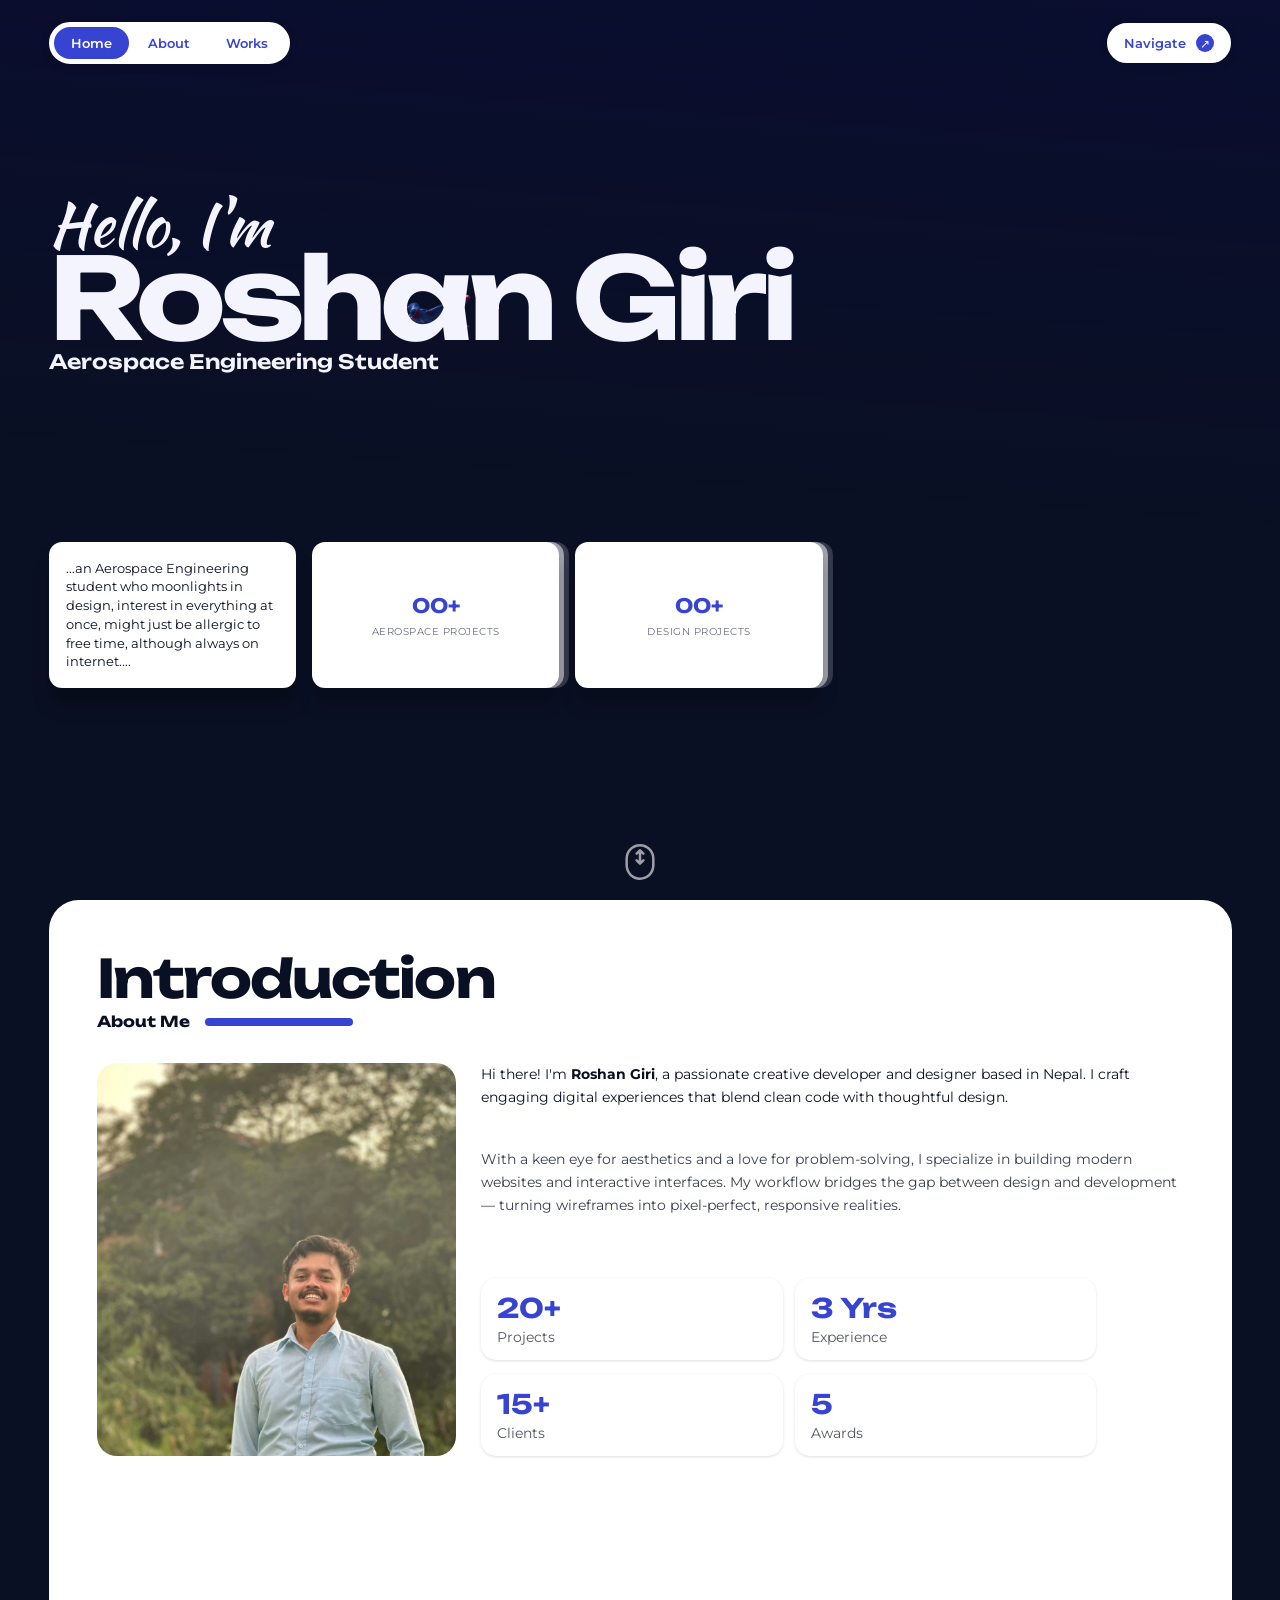
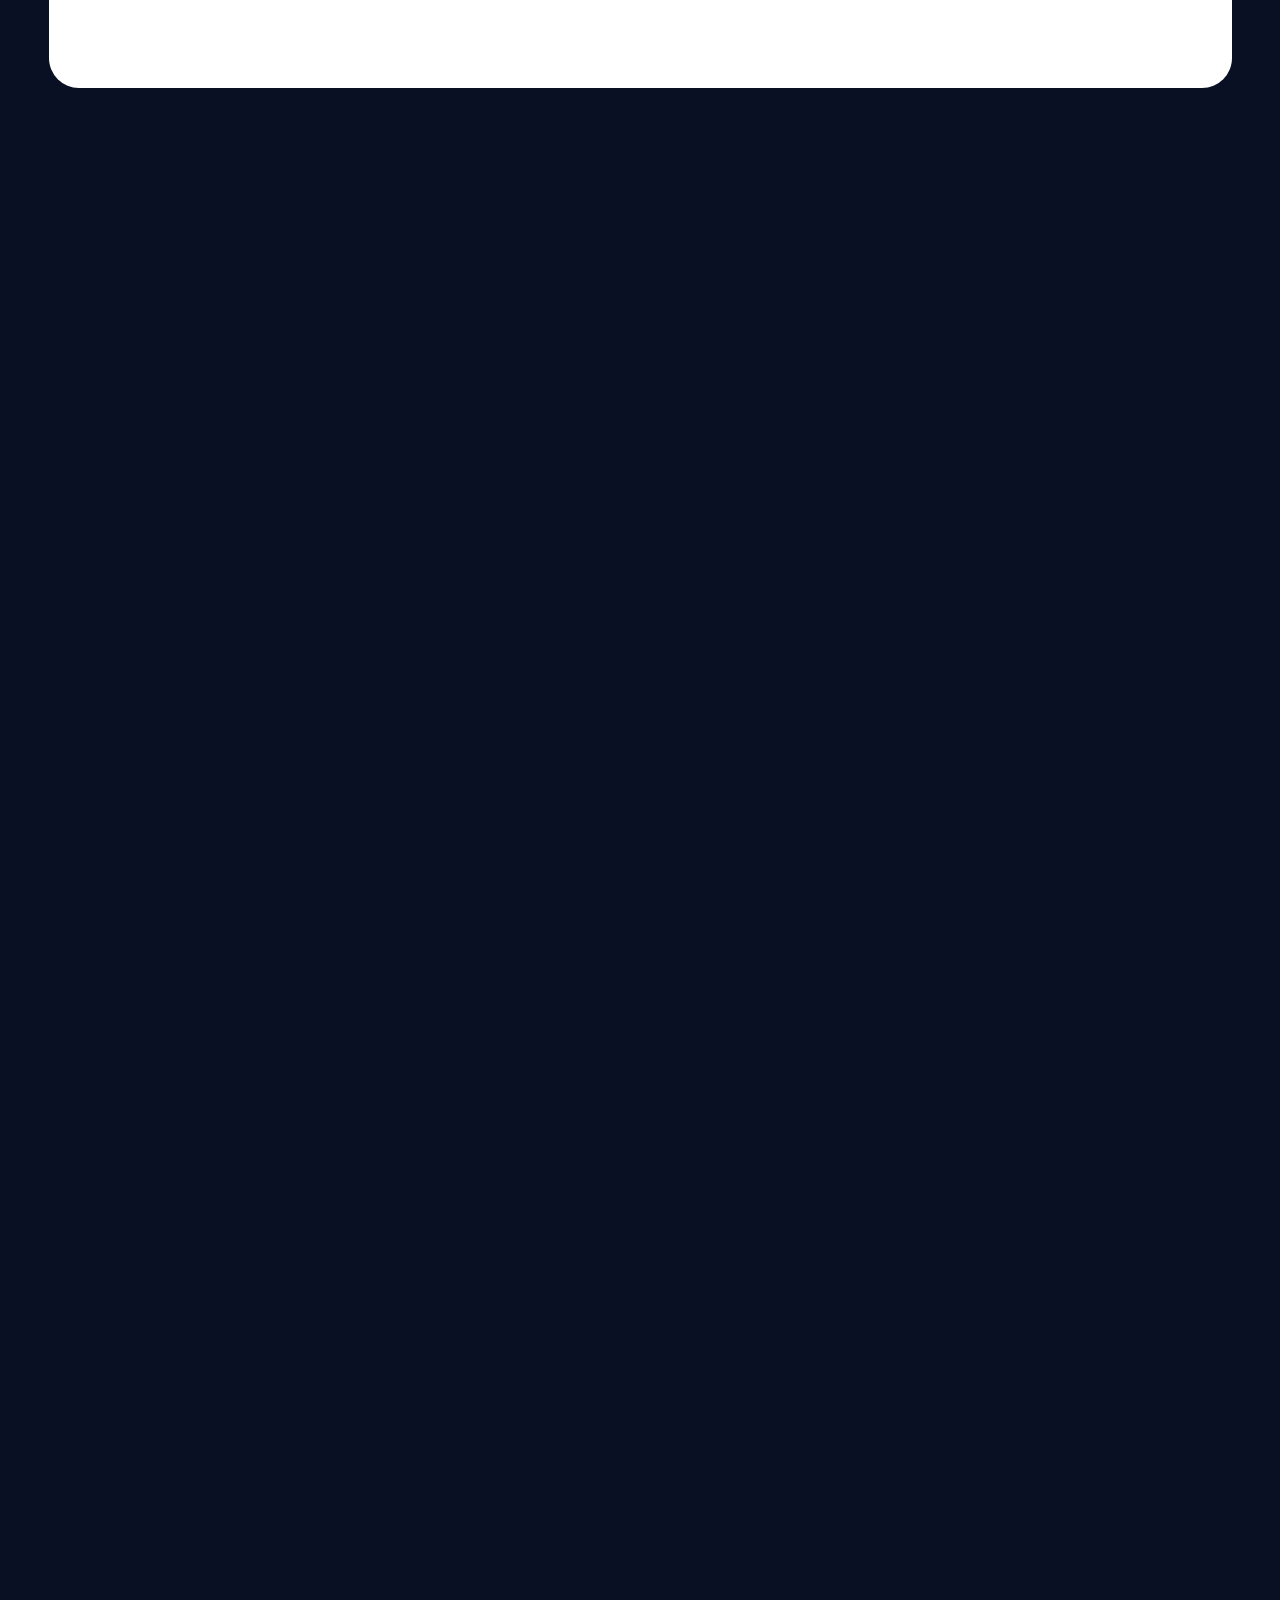
==== index.html @ dd025852 "First Version" ====
<!doctype html>
<html lang="en">
  <head>
    <meta charset="UTF-8" />
    <meta name="viewport" content="width=device-width, initial-scale=1.0" />
    <meta
      name="description"
      content="Roshan Giri is an aerospace engineering student, designer, and creative developer based in Nepal."
    />
    <meta name="theme-color" content="#0a1024" />
    <title>Roshan Giri | Portfolio</title>
    <link rel="preload" as="image" href="assets/background.png" />
    <link rel="preload" as="image" href="assets/ForeGround.png" />
    <link rel="stylesheet" href="styles.css" />
    <script src="script.js" defer></script>
  </head>
  <body class="intro-pending">
    <div class="site-intro" aria-hidden="true">
      <video
        class="site-intro__video"
        src="assets/site-intro.mp4"
        muted
        playsinline
        preload="auto"
      ></video>
    </div>
    <header class="site-header">
      <nav class="main-nav" aria-label="Main navigation">
        <a class="main-nav__link is-active" href="#home">Home</a>
        <a class="main-nav__link" href="#about">About</a>
        <a class="main-nav__link" href="#projects">Works</a>
      </nav>
      <a class="navigate-link" href="#contact">
        Navigate <span aria-hidden="true">↗</span>
      </a>
    </header>

    <main>
      <div class="hero-stage" id="home">
        <section class="hero" aria-labelledby="hero-title">
          <div class="hero__scene" aria-hidden="true">
            <img class="hero__sky" src="assets/background.png" alt="" />
            <div class="hero__aircraft-wrap">
              <img class="hero__aircraft" src="assets/hero-aircraft.png" alt="" />
            </div>
          </div>
          <div class="hero__clouds" aria-hidden="true">
            <img
              class="hero__cloud hero__cloud--top"
              src="assets/cloud_top_transparent.png"
              alt=""
            />
            <img
              class="hero__cloud hero__cloud--mountain-one"
              src="assets/cloud_transparent1.png"
              alt=""
            />
            <img
              class="hero__cloud hero__cloud--mountain-two"
              src="assets/cloud_transparent2.png"
              alt=""
            />
          </div>
          <img
            class="hero__landscape"
            src="assets/ForeGround.png"
            alt=""
            aria-hidden="true"
          />
          <div class="hero__shade" aria-hidden="true"></div>
          <div class="hero__stars" aria-hidden="true">
            <i></i><i></i><i></i><i></i>
          </div>
          <div class="hero__copy">
            <p class="hero__hello">Hello, I&apos;m</p>
            <h1 id="hero-title">Roshan Giri</h1>
            <p class="hero__role">Aerospace Engineering Student</p>
          </div>
          <div class="hero__cards">
            <article class="hero__about-card">
              <p>
                ...an Aerospace Engineering student who moonlights in design,
                interest in everything at once, might just be allergic to free
                time, although always on internet....
              </p>
            </article>
            <article class="hero__stat-stack">
              <div class="hero__stat-card">
                <strong>00+</strong>
                <span>Aerospace Projects</span>
              </div>
            </article>
            <article class="hero__stat-stack">
              <div class="hero__stat-card">
                <strong>00+</strong>
                <span>Design Projects</span>
              </div>
            </article>
          </div>
          <div class="hero__fireflies" aria-hidden="true"></div>
          <a
            class="hero__scroll-cue"
            href="#about"
            aria-label="Scroll to introduction"
          >
            <img src="assets/scroll-icon.svg" alt="" />
          </a>
        </section>
        <div class="hero-stage__spacer" aria-hidden="true"></div>
      </div>

      <section class="about-section" id="about" aria-labelledby="about-title">
        <div class="about-section__content">
          <header class="section-heading">
            <h2 id="about-title">Introduction</h2>
            <div class="section-heading__subline">
              <h3>About Me</h3>
              <span aria-hidden="true"></span>
            </div>
          </header>
          <div class="about-section__body">
            <div class="about-section__portrait">
              <img src="assets/portrait.png" alt="Roshan Giri" />
            </div>
            <div class="about-section__details">
              <p>
                Hi there! I&apos;m <strong>Roshan Giri</strong>, a passionate
                creative developer and designer based in Nepal. I craft
                engaging digital experiences that blend clean code with
                thoughtful design.
              </p>
              <p class="about-section__description">
                With a keen eye for aesthetics and a love for problem-solving,
                I specialize in building modern websites and interactive
                interfaces. My workflow bridges the gap between design and
                development — turning wireframes into pixel-perfect,
                responsive realities.
              </p>
              <dl class="about-section__stats">
                <div>
                  <dt>Projects</dt>
                  <dd>20+</dd>
                </div>
                <div>
                  <dt>Experience</dt>
                  <dd>3 Yrs</dd>
                </div>
                <div>
                  <dt>Clients</dt>
                  <dd>15+</dd>
                </div>
                <div>
                  <dt>Awards</dt>
                  <dd>5</dd>
                </div>
              </dl>
            </div>
          </div>
        </div>
      </section>

      <section
        class="projects-section"
        id="projects"
        aria-labelledby="projects-title"
      >
        <div class="projects-section__content">
          <header class="section-heading">
            <h2 id="projects-title">Project &amp; Works</h2>
            <div class="projects-section__subline">
              <h3>Selected explorations</h3>
              <div class="project-progress" aria-label="Choose a project">
                <button
                  class="is-active"
                  type="button"
                  aria-label="Show project 1"
                  aria-current="true"
                ></button>
                <button type="button" aria-label="Show project 2"></button>
                <button type="button" aria-label="Show project 3"></button>
              </div>
            </div>
            <p class="projects-section__intro">
              Aerospace thinking, digital craft, and the ideas in between.
            </p>
          </header>
          <div class="project-carousel" aria-label="Portfolio projects">
            <article class="project-card project-card--flight" id="project-1">
              <div
                class="project-card__art project-card__art--flight"
                aria-hidden="true"
              >
                <span class="project-card__index">01 / AEROSPACE</span>
                <div class="flight-art__orbit">
                  <span>FLIGHT / FORM</span>
                  <img src="assets/hero-aircraft.png" alt="" />
                  <i></i>
                </div>
                <span class="project-card__art-note">DESIGNING FOR THE SKY</span>
              </div>
              <div class="project-card__details">
                <div>
                  <h3>Flight in Form</h3>
                  <p>Aerospace concepts &amp; exploration</p>
                </div>
                <a href="#project-1" aria-label="Explore Flight in Form">
                  <img src="assets/project-arrow.svg" alt="" />
                </a>
              </div>
            </article>
            <article class="project-card project-card--interface" id="project-2">
              <div
                class="project-card__art project-card__art--interface"
                aria-hidden="true"
              >
                <span class="project-card__index">02 / DIGITAL</span>
                <div class="interface-art__window">
                  <div class="interface-art__topbar">
                    <i></i><i></i><i></i><span>STUDIO / 01</span>
                  </div>
                  <div class="interface-art__body">
                    <div class="interface-art__sidebar">
                      <i></i><i></i><i></i><i></i>
                    </div>
                    <div class="interface-art__canvas">
                      <span>
                        GOOD DESIGN<br />
                        FEELS SIMPLE.
                      </span>
                      <div><i></i><i></i><i></i></div>
                      <b></b>
                    </div>
                  </div>
                </div>
                <span class="project-card__art-note">THOUGHTFUL BY DESIGN</span>
              </div>
              <div class="project-card__details">
                <div>
                  <h3>Interface Studies</h3>
                  <p>Digital experiences &amp; interaction</p>
                </div>
                <a href="#project-2" aria-label="Explore Interface Studies">
                  <img src="assets/project-arrow.svg" alt="" />
                </a>
              </div>
            </article>
            <article class="project-card project-card--visual" id="project-3">
              <div
                class="project-card__art project-card__art--visual"
                aria-hidden="true"
              >
                <span class="project-card__index">03 / VISUAL</span>
                <div class="visual-art__type">
                  <span>MAKE</span>
                  <strong>IDEAS<br />VISIBLE</strong>
                  <i></i>
                </div>
                <span class="project-card__art-note">TYPE / COLOR / FORM</span>
              </div>
              <div class="project-card__details">
                <div>
                  <h3>Visual Language</h3>
                  <p>Typography, color &amp; composition</p>
                </div>
                <a href="#project-3" aria-label="Explore Visual Language">
                  <img src="assets/project-arrow.svg" alt="" />
                </a>
              </div>
            </article>
          </div>
        </div>
      </section>
      <footer class="footer" id="contact" role="contentinfo">
        <div class="footer__landscape" aria-hidden="true">
          <img class="footer__sky" src="assets/footer-sky.png" alt="" />
          <img class="footer__hills" src="assets/footer-hills.png" alt="" />
          <img
            class="footer__foreground"
            src="assets/footer_foreground.png"
            alt=""
          />
          <div class="footer__message">
            <span>Thank You for</span>
            <strong>Visiting</strong>
          </div>
        </div>
        <section class="contact" aria-labelledby="contact-title">
          <h2 id="contact-title">Contact Me</h2>
          <p>
            Leave a short message for,<br />
            let it be a joke rather......
          </p>
          <form class="message-form">
            <label class="visually-hidden" for="message">Your message</label>
            <input
              id="message"
              name="message"
              type="text"
              placeholder="Enter Your Message"
              required
            />
            <button type="submit">Send</button>
          </form>
          <p class="form-status" aria-live="polite"></p>
        </section>
        <div class="footer-links">
          <nav aria-label="Footer navigation">
            <div>
              <a href="#about">About Me</a>
              <a href="#contact">Contact Me</a>
              <a href="#projects">View Projects</a>
            </div>
            <div>
              <a href="#certificates">View Certificates</a>
              <a href="#background">Technical Background</a>
              <a href="#documentation">Documentation</a>
            </div>
          </nav>
          <div class="social-links" aria-label="Social media">
            <a
              href="https://www.facebook.com/me.is.roshan"
              target="_blank"
              rel="noreferrer"
              aria-label="Facebook"
            >
              <img src="assets/facebook.svg" alt="" />
            </a>
            <a
              href="https://www.instagram.com/me.is.roshan"
              target="_blank"
              rel="noreferrer"
              aria-label="Instagram"
            >
              <img src="assets/instagram.svg" alt="" />
            </a>
            <a
              href="https://dribbble.com/roshan_design"
              target="_blank"
              rel="noreferrer"
              aria-label="Dribbble"
            >
              <img src="assets/dribbble.svg" alt="" />
            </a>
            <a
              href="https://www.linkedin.com/in/me-roshangiri"
              target="_blank"
              rel="noreferrer"
              aria-label="LinkedIn"
            >
              <img src="assets/linkedin.svg" alt="" />
            </a>
          </div>
        </div>
      </footer>
    </main>
  </body>
</html>
---- styles.css ----
@font-face {
  font-family: "Montserrat";
  src: url("assets/fonts/montserrat-variable.woff2") format("woff2");
  font-style: normal;
  font-weight: 400 700;
  font-display: swap;
}

@font-face {
  font-family: "Unbounded";
  src: url("assets/fonts/unbounded-variable.woff2") format("woff2");
  font-style: normal;
  font-weight: 600 700;
  font-display: swap;
}

@font-face {
  font-family: "Kaushan Script";
  src: url("assets/fonts/kaushan-script.woff2") format("woff2");
  font-style: normal;
  font-weight: 400;
  font-display: swap;
}

:root {
  color: #0a1024;
  background: #0a1024;
  font-family: "Montserrat", Arial, sans-serif;
  font-synthesis: none;
  text-rendering: optimizeLegibility;
  scroll-behavior: smooth;
  scroll-padding-top: 0;
}

* {
  box-sizing: border-box;
}

html,
body {
  min-width: 320px;
  min-height: 100%;
  margin: 0;
  scrollbar-width: none;
  -ms-overflow-style: none;
}

html::-webkit-scrollbar,
body::-webkit-scrollbar {
  display: none;
}

body {
  overflow-x: hidden;
}

body.intro-pending {
  overflow: hidden;
}

.site-intro {
  position: fixed;
  z-index: 100;
  inset: 0;
  overflow: hidden;
  background: transparent;
  pointer-events: none;
}

.site-intro__video {
  width: 100%;
  height: 100%;
  object-fit: cover;
  opacity: 1;
}

body.intro-pending .hero__aircraft-wrap,
body.intro-pending .hero__shade,
body.intro-pending .hero__stars,
body.intro-pending .hero__copy > *,
body.intro-pending .hero__cards > *,
body.intro-pending .hero__fireflies,
body.intro-pending .hero__scroll-cue {
  animation: none !important;
  opacity: 0;
}

body.intro-complete .hero__shade {
  animation: hero-fade-in 800ms ease-out 150ms both;
}

body.intro-complete .hero__stars {
  animation: hero-rise-in 900ms cubic-bezier(0.22, 1, 0.36, 1) 220ms both;
}

body.intro-complete .hero__fireflies {
  animation: hero-fade-in 900ms ease-out 650ms both;
}

main {
  --panel-top-offset: clamp(72px, 10.5vh, 88px);
  --panel-bottom-gap: clamp(16px, 2.85vh, 24px);
  --section-side-inset: clamp(14px, 3.8vw, 72px);
  --section-content-inset: clamp(20px, 3.75vw, 72px);
  --project-card-gap: clamp(18px, 3vw, 48px);
  --card-section-gap: clamp(0px, 1.2vh, 12px);
  display: flow-root;
  position: relative;
  z-index: 0;
  isolation: isolate;
}

main::after {
  content: "";
  display: block;
  height: calc(100svh + var(--panel-top-offset));
}

img {
  display: block;
}

a,
button {
  -webkit-tap-highlight-color: transparent;
}

a:focus-visible,
button:focus-visible,
input:focus-visible {
  outline: 3px solid #7180ff;
  outline-offset: 3px;
}

.site-header {
  position: fixed;
  z-index: 20;
  top: 22px;
  right: 3.85%;
  left: 3.85%;
  display: flex;
  align-items: center;
  justify-content: space-between;
  pointer-events: none;
}

.main-nav,
.navigate-link {
  display: flex;
  align-items: center;
  border: 3px solid #fff;
  border-radius: 999px;
  background: #fff;
  box-shadow: 0 2px 10px rgb(0 0 0 / 12%);
  pointer-events: auto;
}

.main-nav {
  gap: 2px;
  padding: 2px;
}

.main-nav__link,
.navigate-link {
  color: #3744d2;
  font-size: 13px;
  font-weight: 600;
  text-decoration: none;
}

.main-nav__link {
  padding: 8px 17px;
  border-radius: 999px;
}

.main-nav__link:hover,
.main-nav__link.is-active {
  color: #fff;
  background: #3744d2;
}

.navigate-link {
  gap: 10px;
  padding: 8px 14px;
}

.navigate-link span {
  display: grid;
  width: 18px;
  height: 18px;
  place-items: center;
  border-radius: 50%;
  color: #fff;
  background: #3744d2;
  font-size: 12px;
}

.hero-stage {
  position: relative;
  height: 100vh;
  height: 100svh;
}

.hero-stage__spacer {
  height: 100%;
}

.hero {
  --parallax-x: 0;
  --parallax-y: 0;
  position: fixed;
  z-index: -1;
  inset: 0;
  height: 100vh;
  height: 100svh;
  overflow: hidden;
  isolation: isolate;
  color: #f4f4ff;
  background: #0a1024;
  transition:
    filter 450ms ease,
    transform 450ms ease;
}

body.has-scrolled .hero {
  filter: blur(clamp(4px, 0.55vw, 8px));
  transform: scale(1.02);
}

.hero__scene,
.hero__scene img,
.hero__shade,
.hero__stars,
.hero__fireflies {
  position: absolute;
  inset: 0;
}

.hero__scene {
  z-index: -3;
  overflow: hidden;
}

.hero__clouds {
  position: absolute;
  z-index: -1;
  inset: 0;
  overflow: hidden;
  pointer-events: none;
}

.hero__cloud {
  position: absolute;
  left: 0;
  width: var(--cloud-width);
  height: auto;
  opacity: 0;
  pointer-events: none;
  user-select: none;
  will-change: transform, opacity;
}

.hero__cloud.is-animating {
  animation: cloud-drift var(--cloud-duration) linear both;
}

.hero__cloud--top {
  --cloud-width: clamp(100px, 13vw, 230px);
  top: 5%;
}

.hero__cloud--mountain-one {
  --cloud-width: clamp(145px, 20vw, 350px);
  top: 42%;
}

.hero__cloud--mountain-two {
  --cloud-width: clamp(120px, 17vw, 300px);
  top: 49%;
}

@keyframes cloud-drift {
  0% {
    opacity: 0;
    transform: translate3d(-100%, 0, 0);
  }
  8% {
    opacity: 0.8;
  }
  24% {
    opacity: 0.8;
    transform: translate3d(0, 0, 0);
  }
  46% {
    opacity: 0;
    transform: translate3d(25vw, 0, 0);
  }
}

.hero__scene .hero__sky {
  object-position: center;
}

.hero__aircraft-wrap {
  position: absolute;
  z-index: 1;
  top: 31.7%;
  left: 29.68%;
  width: 8.18%;
  height: 7.05%;
  animation: hero-rise-in 900ms cubic-bezier(0.22, 1, 0.36, 1) 320ms both;
}

.hero__scene img {
  width: 100%;
  height: 100%;
  max-width: none;
  object-fit: cover;
  pointer-events: none;
  user-select: none;
  will-change: transform;
  transition: transform 180ms ease-out;
}

.hero__sky {
  transform: scale(1.04)
    translate(calc(var(--parallax-x) * -10px), calc(var(--parallax-y) * -8px));
}

.hero__landscape {
  position: absolute;
  z-index: 3;
  inset: 0;
  width: 100%;
  height: 100%;
  object-fit: cover;
  object-position: center bottom;
  pointer-events: none;
  user-select: none;
  will-change: transform;
  transition: transform 180ms ease-out;
  transform: scale(1.08)
    translate(
      calc(var(--parallax-x) * 17px),
      calc(2vh + var(--parallax-y) * 12px)
    );
}

.hero__scene .hero__aircraft {
  width: 100%;
  height: 100%;
  object-fit: contain;
  transform: translate(
    calc(var(--parallax-x) * 32px),
    calc(var(--parallax-y) * 23px)
  );
}

.hero__shade {
  z-index: -2;
  height: 58%;
  background: linear-gradient(
    184deg,
    rgb(11 10 69 / 42%) -15%,
    rgb(47 46 91 / 0%) 86%
  );
  pointer-events: none;
}

.hero__stars {
  z-index: 1;
  height: 48%;
  overflow: hidden;
  pointer-events: none;
}

.hero__stars i {
  position: absolute;
  display: block;
  top: var(--star-top);
  left: var(--star-left);
  width: clamp(72px, 8vw, 150px);
  height: 1px;
  border-radius: 999px;
  background: linear-gradient(90deg, transparent, #bedaff47, #f4f9ff);
  box-shadow: 2px 0 4px #bfdeffe6;
  opacity: 0;
  transform: rotate(34deg);
  transform-origin: right center;
  animation: meteor-shower var(--star-duration) linear var(--star-delay)
    infinite;
}

.hero__stars i::after {
  position: absolute;
  top: 50%;
  right: -2px;
  width: 3px;
  height: 3px;
  content: "";
  border-radius: 50%;
  background: #fff;
  box-shadow: 0 0 5px 2px #c7e1ffe6, 0 0 11px 3px #77b0ff8c;
  transform: translateY(-50%);
}

.hero__stars i:nth-child(1) {
  --star-top: 18%;
  --star-left: 12%;
  --star-duration: 9s;
  --star-delay: -3s;
}

.hero__stars i:nth-child(2) {
  --star-top: 43%;
  --star-left: 57%;
  --star-duration: 12s;
  --star-delay: -8s;
}

.hero__stars i:nth-child(3) {
  --star-top: 66%;
  --star-left: 79%;
  --star-duration: 10s;
  --star-delay: -5s;
}

.hero__stars i:nth-child(4) {
  --star-top: 8%;
  --star-left: 39%;
  --star-duration: 14s;
  --star-delay: -12s;
}

@keyframes meteor-shower {
  0%,
  64% {
    opacity: 0;
    transform: translate3d(0, 0, 0) rotate(34deg);
  }
  67% {
    opacity: 0.9;
  }
  70% {
    opacity: 0.75;
    transform: translate3d(8vw, 10vh, 0) rotate(34deg);
  }
  74%,
  100% {
    opacity: 0;
    transform: translate3d(18vw, 22vh, 0) rotate(34deg);
  }
}

.hero__copy {
  position: absolute;
  z-index: 6;
  top: clamp(136px, 21.7vh, 260px);
  left: 3.83%;
  right: 3.83%;
}

.hero__copy > * {
  animation: hero-rise-in 780ms cubic-bezier(0.22, 1, 0.36, 1) both;
}

.hero__hello {
  position: relative;
  z-index: 1;
  margin: 0;
  font-family: "Kaushan Script", "Brush Script MT", cursive;
  font-size: clamp(42px, 4.66vw, 90px);
  line-height: 1;
  animation-delay: 80ms;
}

.hero__copy h1 {
  width: max-content;
  max-width: 100%;
  margin: -0.12em 0 0;
  font-family: "Unbounded", Arial, sans-serif;
  font-size: clamp(48px, min(8.85vw, 17vh), 170px);
  font-weight: 700;
  line-height: 1;
  letter-spacing: -0.055em;
  white-space: nowrap;
  animation-delay: 210ms;
}

.hero__role {
  margin: -0.15em 0 0;
  font-family: "Unbounded", Arial, sans-serif;
  font-size: clamp(14px, 1.55vw, 30px);
  font-weight: 600;
  line-height: 1;
  white-space: nowrap;
  animation-delay: 340ms;
}

.hero__cards {
  position: absolute;
  z-index: 5;
  top: 60.25%;
  left: 3.83%;
  display: grid;
  grid-template-columns: repeat(3, minmax(0, 1fr));
  gap: clamp(16px, 1.2vw, 24px);
  width: min(60.43%, 1160px);
}

.hero__cards > * {
  animation: hero-rise-in 850ms cubic-bezier(0.22, 1, 0.36, 1) both;
}

.hero__cards > :nth-child(1) {
  animation-delay: 420ms;
}

.hero__cards > :nth-child(2) {
  animation-delay: 550ms;
}

.hero__cards > :nth-child(3) {
  animation-delay: 680ms;
}

.hero__about-card,
.hero__stat-card {
  height: clamp(118px, 11.36vw, 262px);
  border-radius: clamp(12px, 1.03vw, 24px);
  background: #fff;
}

.hero__about-card {
  padding: clamp(14px, 1.29vw, 30px);
  color: #0a1024;
  box-shadow: 0 18px 16px rgb(0 0 0 / 28%);
}

.hero__about-card p {
  margin: 0;
  font-size: clamp(12px, 1.03vw, 20px);
  line-height: 1.42;
}

.hero__stat-stack {
  position: relative;
  height: clamp(118px, 11.36vw, 262px);
}

.hero__stat-stack::before,
.hero__stat-stack::after {
  position: absolute;
  inset: 0;
  content: "";
  border-radius: clamp(12px, 1.03vw, 24px);
  background: #e6e6ea;
}

.hero__stat-stack::before {
  opacity: 0.2;
  transform: translate(clamp(7px, 0.775vw, 18px));
}

.hero__stat-stack::after {
  opacity: 0.6;
  transform: translate(clamp(4px, 0.387vw, 9px));
}

.hero__stat-card {
  position: relative;
  z-index: 1;
  display: flex;
  flex-direction: column;
  align-items: center;
  justify-content: center;
  gap: clamp(4px, 0.516vw, 12px);
  box-shadow: 0 18px 16px rgb(0 0 0 / 20%);
}

.hero__stat-card strong {
  color: #3744d2;
  font-family: "Unbounded", Arial, sans-serif;
  font-size: clamp(19px, 1.55vw, 36px);
}

.hero__stat-card span {
  color: rgb(10 16 36 / 60%);
  font-size: clamp(9px, 0.775vw, 18px);
  letter-spacing: 0.05em;
  text-align: center;
  text-transform: uppercase;
}

@keyframes hero-rise-in {
  from {
    opacity: 0;
    transform: translate3d(0, 24px, 0);
  }
  to {
    opacity: 1;
    transform: translate3d(0, 0, 0);
  }
}

@keyframes hero-fade-in {
  from {
    opacity: 0;
  }
  to {
    opacity: 1;
  }
}

.hero__fireflies {
  z-index: 4;
  overflow: hidden;
  pointer-events: none;
  mix-blend-mode: screen;
}

.hero__fireflies i {
  position: absolute;
  top: var(--top);
  left: var(--left);
  width: var(--size);
  height: var(--size);
  border-radius: 50%;
  background: #fff9b5;
  box-shadow: 0 0 6px 2px #ffe65ef0, 0 0 16px 5px #f7ae38aa;
  opacity: 0;
  animation: firefly-flight var(--duration) ease-in-out var(--delay) infinite
      alternate,
    firefly-glow 3.6s ease-in-out var(--delay) infinite;
}

@keyframes firefly-flight {
  0% {
    transform: translate3d(-5px, 8px, 0);
  }
  35% {
    transform: translate3d(12px, -8px, 0);
  }
  68% {
    transform: translate3d(-8px, -18px, 0);
  }
  100% {
    transform: translate3d(14px, -26px, 0);
  }
}

@keyframes firefly-glow {
  0%,
  100% {
    opacity: 0.14;
  }
  48% {
    opacity: 0.96;
  }
  72% {
    opacity: 0.38;
  }
}

.about-section,
.projects-section {
  position: sticky;
  isolation: isolate;
  overflow: hidden;
  background: transparent;
}

.about-section,
.projects-section,
.footer {
  top: var(--panel-top-offset);
  scroll-margin-top: var(--panel-top-offset);
  width: calc(100% - 2 * var(--section-side-inset));
  height: calc(100vh - var(--panel-top-offset) - var(--panel-bottom-gap));
  height: calc(100svh - var(--panel-top-offset) - var(--panel-bottom-gap));
  margin: 0 auto var(--panel-bottom-gap);
  border-radius: clamp(22px, 2.34vw, 30px);
}

.about-section.is-stacked-away,
.projects-section.is-stacked-away,
.footer.is-stacked-away {
  opacity: 0;
  pointer-events: none;
}

.projects-section.is-flip-pending,
.footer.is-flip-pending {
  visibility: hidden;
  pointer-events: none;
}

.about-section,
.projects-section,
.footer {
  transition: opacity 180ms ease;
  --flip-angle: 0deg;
  backface-visibility: hidden;
  transform: perspective(clamp(1400px, 450vw, 7000px))
    rotateY(var(--flip-angle));
  transform-origin: center;
  transform-style: preserve-3d;
  will-change: transform;
}

.about-section {
  z-index: 1;
  padding: clamp(16px, 2.5vh, 24px) 0;
  overflow-y: auto;
  scrollbar-width: none;
  background: #fff;
}

.about-section::-webkit-scrollbar,
.projects-section::-webkit-scrollbar,
.footer::-webkit-scrollbar {
  display: none;
}

.hero__scroll-cue {
  position: absolute;
  z-index: 7;
  bottom: clamp(12px, 2vh, 24px);
  left: 50%;
  display: grid;
  width: 40px;
  height: 40px;
  place-items: center;
  border-radius: 50%;
  transform: translateX(-50%);
  animation:
    scroll-bounce 1.8s ease-in-out infinite,
    hero-fade-in 600ms ease-out 850ms both;
}

.hero__scroll-cue img {
  width: 100%;
  height: 100%;
  object-fit: contain;
  filter: brightness(0) invert(1);
}

@keyframes scroll-bounce {
  0%,
  100% {
    transform: translate(-50%, 0);
  }
  50% {
    transform: translate(-50%, 7px);
  }
}

.about-section__content,
.projects-section__content {
  position: relative;
  z-index: 1;
  width: calc(100% - 2 * var(--section-content-inset));
  max-width: 1776px;
  margin: 0 auto;
}

.about-section__content {
  padding-top: clamp(16px, 2.5vh, 28px);
}

.section-heading h2 {
  margin: 0;
  font-family: "Unbounded", Arial, sans-serif;
  font-size: clamp(40px, 4.13vw, 80px);
  font-weight: 700;
  line-height: 1.25;
  letter-spacing: -0.035em;
}

.section-heading__subline,
.projects-section__subline {
  display: flex;
  align-items: center;
}

.section-heading__subline {
  gap: 15px;
  margin-top: 1px;
}

.section-heading__subline h3,
.projects-section__subline h3 {
  margin: 0;
  font-family: "Unbounded", Arial, sans-serif;
  font-size: clamp(15px, 1.14vw, 22px);
  font-weight: 700;
}

.section-heading__subline span {
  width: clamp(110px, 11.6vw, 223px);
  height: 8px;
  border-radius: 999px;
  background: #3744d2;
}

.about-section__body {
  display: grid;
  grid-template-columns: minmax(280px, 33%) minmax(0, 1fr);
  gap: clamp(24px, 2vw, 40px);
  margin-top: clamp(28px, 2.5vw, 50px);
}

.about-section__portrait {
  height: clamp(300px, min(30.7vw, 47vh), 590px);
  overflow: hidden;
  border-radius: 20px;
}

.about-section__portrait img {
  width: 100%;
  height: 100%;
  object-fit: cover;
}

.about-section__details {
  display: flex;
  min-width: 0;
  height: clamp(300px, min(30.7vw, 47vh), 590px);
  flex-direction: column;
  justify-content: space-between;
}

.about-section__details p {
  margin: 0;
  max-width: 1122px;
  font-size: clamp(14px, 1.03vw, 20px);
  line-height: 1.63;
}

.about-section__details strong {
  font-weight: 700;
}

.about-section__description {
  opacity: 0.8;
}

.about-section__stats {
  display: grid;
  width: min(615px, 100%);
  grid-template-columns: repeat(2, minmax(0, 1fr));
  gap: 14px 12px;
  margin: 22px 0 0;
}

.about-section__stats div {
  display: flex;
  min-height: 82px;
  flex-direction: column-reverse;
  align-items: flex-start;
  justify-content: center;
  padding: 12px 16px;
  border-radius: 15px;
  background: #fff;
  box-shadow: 0 1px 3px rgb(0 0 0 / 13%);
}

.about-section__stats dt {
  padding-top: 4px;
  font-size: 14px;
  opacity: 0.7;
}

.about-section__stats dd {
  margin: 0;
  color: #3744d2;
  font-family: "Unbounded", Arial, sans-serif;
  font-size: clamp(22px, 2.1vw, 40px);
  font-weight: 700;
  line-height: 1.2;
}

.projects-section {
  z-index: 2;
  padding: clamp(16px, 2.5vh, 24px) 0;
  overflow-y: auto;
  scrollbar-width: none;
  background: #fff;
}

.projects-section__content {
  padding-top: 12px;
}

.projects-section .section-heading {
  display: grid;
  grid-template-columns: minmax(0, 1fr) minmax(250px, 34%);
  column-gap: 32px;
  align-items: end;
}

.projects-section__subline {
  width: min(795px, 100%);
  justify-content: space-between;
}

.projects-section__intro {
  grid-column: 2;
  grid-row: 1 / span 2;
  max-width: 390px;
  margin: 0 0 8px auto;
  padding-left: 18px;
  border-left: 3px solid #3744d2;
  color: rgb(10 16 36 / 68%);
  font-size: clamp(13px, 1.05vw, 18px);
  line-height: 1.55;
}

.project-progress {
  display: flex;
  gap: 4px;
  padding: 10px 0;
}

.project-progress button {
  width: clamp(36px, 4vw, 64px);
  height: 10px;
  padding: 0;
  border: 0;
  border-radius: 999px;
  background: #bababa;
  cursor: pointer;
}

.project-progress button.is-active {
  background: #3744d2;
}

.project-carousel {
  display: flex;
  gap: var(--project-card-gap);
  margin-top: calc(clamp(12px, 1.6vw, 26px) + var(--card-section-gap));
  overflow-x: auto;
  overscroll-behavior-inline: contain;
  padding: 0 0 28px;
  scroll-padding-inline: 0;
  scroll-snap-type: x proximity;
  scrollbar-width: none;
  touch-action: pan-x;
}

.project-carousel::-webkit-scrollbar {
  display: none;
}

.project-card {
  position: relative;
  display: flex;
  flex: 1 1 0;
  flex-direction: column;
  max-width: 517px;
  height: clamp(340px, min(34vw, 52vh), 460px);
  overflow: hidden;
  border-radius: 18px;
  background: #fff;
  box-shadow: 0 10px 32px rgb(10 16 36 / 9%), 0 0 0 1px rgb(10 16 36 / 8%);
  scroll-snap-align: start;
  transition:
    box-shadow 240ms ease,
    transform 240ms ease;
}

.project-card:hover {
  box-shadow: 0 16px 38px rgb(10 16 36 / 14%), 0 0 0 1px rgb(55 68 210 / 16%);
  transform: translateY(-4px);
}

.project-card__art {
  position: relative;
  display: grid;
  min-height: 0;
  flex: 1;
  place-items: center;
  overflow: hidden;
}

.project-card__index,
.project-card__art-note {
  position: absolute;
  z-index: 2;
  left: 22px;
  font-size: 10px;
  font-weight: 700;
  letter-spacing: 0.14em;
}

.project-card__index {
  top: 20px;
}

.project-card__art-note {
  bottom: 18px;
}

.project-card__art--flight {
  color: #fff;
  background-color: #101a39;
  background-image:
    linear-gradient(rgb(255 255 255 / 5%) 1px, transparent 1px),
    linear-gradient(90deg, rgb(255 255 255 / 5%) 1px, transparent 1px),
    radial-gradient(ellipse at 50% 52%, #344a83 0, #1b2a52 35%, #101a39 72%);
  background-size:
    34px 34px,
    34px 34px,
    auto;
}

.flight-art__orbit {
  position: relative;
  display: grid;
  width: min(56%, 205px);
  aspect-ratio: 1;
  place-items: center;
  border: 1px solid rgb(226 235 255 / 28%);
  border-radius: 50%;
  box-shadow:
    0 0 0 18px rgb(226 235 255 / 4%),
    0 0 0 38px rgb(226 235 255 / 4%);
}

.flight-art__orbit::before,
.flight-art__orbit::after {
  position: absolute;
  width: 140%;
  height: 40%;
  border: 1px solid rgb(226 235 255 / 33%);
  border-radius: 50%;
  content: "";
  transform: rotate(-28deg);
}

.flight-art__orbit::after {
  width: 180%;
  height: 62%;
  opacity: 0.5;
  transform: rotate(34deg);
}

.flight-art__orbit span {
  position: absolute;
  top: 18%;
  color: rgb(255 255 255 / 70%);
  font-size: 9px;
  font-weight: 600;
  letter-spacing: 0.12em;
}

.flight-art__orbit img {
  position: relative;
  z-index: 1;
  width: 82%;
  height: 46%;
  object-fit: contain;
  filter: drop-shadow(0 8px 12px rgb(0 0 0 / 28%));
  transform: rotate(-12deg);
}

.flight-art__orbit i {
  position: absolute;
  top: 16%;
  right: 22%;
  width: 7px;
  height: 7px;
  border-radius: 50%;
  background: #ffdd7c;
  box-shadow: 0 0 12px 3px rgb(255 221 124 / 55%);
}

.project-card__art--interface {
  background:
    radial-gradient(circle at 88% 20%, rgb(55 68 210 / 13%), transparent 32%),
    #eef0f8;
}

.project-card__art--interface .project-card__index,
.project-card__art--interface .project-card__art-note {
  color: #3744d2;
}

.interface-art__window {
  width: 78%;
  height: 66%;
  overflow: hidden;
  border: 1px solid rgb(10 16 36 / 9%);
  border-radius: 12px;
  background: #fff;
  box-shadow: 0 22px 44px rgb(22 34 77 / 15%);
  transform: rotate(-3deg);
  transition: transform 300ms ease;
}

.project-card:hover .interface-art__window {
  transform: rotate(0);
}

.interface-art__topbar {
  display: flex;
  height: 26px;
  align-items: center;
  gap: 4px;
  padding: 0 10px;
  border-bottom: 1px solid #edf0f5;
}

.interface-art__topbar i {
  width: 5px;
  height: 5px;
  border-radius: 50%;
  background: #d3d7e2;
}

.interface-art__topbar span {
  margin-left: auto;
  color: #9299ac;
  font-size: 7px;
  font-weight: 700;
  letter-spacing: 0.1em;
}

.interface-art__body {
  display: flex;
  height: calc(100% - 26px);
}

.interface-art__sidebar {
  display: flex;
  width: 15%;
  flex-direction: column;
  gap: 11px;
  padding: 16px 9px;
  border-right: 1px solid #edf0f5;
}

.interface-art__sidebar i {
  width: 100%;
  height: 4px;
  border-radius: 4px;
  background: #e4e7ef;
}

.interface-art__sidebar i:first-child {
  background: #5966dc;
}

.interface-art__canvas {
  position: relative;
  flex: 1;
  padding: 10% 9%;
}

.interface-art__canvas > span {
  color: #101a39;
  font-family: "Unbounded", Arial, sans-serif;
  font-size: clamp(11px, 1.3vw, 20px);
  font-weight: 700;
  line-height: 1.4;
}

.interface-art__canvas > div {
  display: flex;
  gap: 7px;
  margin-top: 8%;
}

.interface-art__canvas > div i {
  width: 22%;
  height: 22px;
  border-radius: 5px;
  background: #eef0f8;
}

.interface-art__canvas > div i:first-child {
  background: #e0e4ff;
}

.interface-art__canvas b {
  position: absolute;
  right: 9%;
  bottom: 12%;
  width: 26%;
  height: 5px;
  border-radius: 5px;
  background: #3744d2;
}

.project-card__art--visual {
  color: #fff;
  background:
    radial-gradient(circle at 79% 25%, rgb(255 255 255 / 16%) 0 1px, transparent 2px),
    radial-gradient(circle at 20% 78%, rgb(255 255 255 / 14%) 0 1px, transparent 2px),
    linear-gradient(135deg, #3e4be0, #252e9a 70%, #171f70);
  background-size: 28px 28px, 38px 38px, auto;
}

.visual-art__type {
  position: relative;
  width: 68%;
  padding: 20px 0;
}

.visual-art__type span {
  display: inline-block;
  margin-bottom: 8px;
  padding: 5px 8px;
  border-radius: 4px;
  color: #17206b;
  background: #ffdf83;
  font-size: 9px;
  font-weight: 800;
  letter-spacing: 0.18em;
}

.visual-art__type strong {
  display: block;
  font-family: "Unbounded", Arial, sans-serif;
  font-size: clamp(20px, 3.4vw, 50px);
  font-weight: 700;
  line-height: 1.08;
  letter-spacing: -0.06em;
}

.visual-art__type i {
  position: absolute;
  top: 18%;
  right: -3%;
  width: 40px;
  aspect-ratio: 1;
  border: 1px solid rgb(255 255 255 / 50%);
  border-radius: 50%;
  box-shadow:
    0 0 0 8px rgb(255 255 255 / 9%),
    0 0 0 17px rgb(255 255 255 / 7%);
}

.project-card__art--visual .project-card__art-note {
  color: rgb(255 255 255 / 78%);
}

.project-card--visual .project-card__details h3 {
  color: #3744d2;
}

.project-card__details {
  position: relative;
  display: flex;
  min-height: 78px;
  align-items: center;
  justify-content: space-between;
  gap: 8px;
  padding: 12px 15px;
  background: #fff;
}

.project-card__details h3 {
  margin: 0;
  color: #3744d2;
  font-family: "Unbounded", Arial, sans-serif;
  font-size: clamp(13px, 1vw, 19px);
  font-weight: 700;
  line-height: 1.5;
  white-space: nowrap;
}

.project-card__details p {
  margin: 0;
  font-size: clamp(12px, 0.8vw, 16px);
  white-space: nowrap;
}

.project-card__details a,
.project-card__details a img {
  display: block;
  width: 32px;
  height: 32px;
  flex: 0 0 32px;
  object-fit: contain;
}

.project-card__details a {
  border-radius: 7px;
  transition: transform 180ms ease;
}

.project-card__details a:hover {
  transform: translate(2px, -2px);
}

.footer {
  position: sticky;
  z-index: 3;
  min-height: 0;
  overflow: hidden;
  overflow-y: auto;
  scrollbar-width: none;
  background: #fff;
}

.footer__landscape {
  position: absolute;
  inset: 0;
  overflow: hidden;
  pointer-events: none;
}

.footer__sky {
  position: absolute;
  top: 3.1%;
  left: -5.6%;
  width: 106.7%;
  height: 120.8%;
  object-fit: cover;
}

.footer__hills {
  position: absolute;
  top: -17%;
  left: -4%;
  width: 112%;
  height: 133%;
  max-width: none;
  object-fit: cover;
  transform: rotate(6.97deg);
}

.footer__message {
  position: absolute;
  z-index: 2;
  top: 52.5%;
  left: 3.7%;
  width: 85%;
  color: #fff;
  white-space: nowrap;
}

.footer__message span {
  position: absolute;
  z-index: 1;
  top: -0.66em;
  left: 0;
  font-family: "Kaushan Script", "Brush Script MT", cursive;
  font-size: clamp(44px, 5.55vw, 107px);
  line-height: 1;
}

.footer__message strong {
  display: block;
  font-family: "Unbounded", Arial, sans-serif;
  font-size: clamp(80px, 14.47vw, 333px);
  font-weight: 700;
  line-height: 1;
  letter-spacing: -0.045em;
  text-transform: uppercase;
}

.footer__foreground {
  position: absolute;
  z-index: 3;
  top: -13%;
  right: -8.2%;
  width: 120.2%;
  height: 144%;
  max-width: none;
  object-fit: cover;
  object-position: right bottom;
}

.contact {
  position: absolute;
  z-index: 6;
  top: 5%;
  left: 3.75%;
  width: min(31%, 593px);
}

.contact h2 {
  margin: 0;
  font-family: "Unbounded", Arial, sans-serif;
  font-size: clamp(40px, 4.13vw, 80px);
  font-weight: 700;
  line-height: 1.25;
  letter-spacing: -0.045em;
}

.contact p {
  margin: 0;
  font-size: clamp(10px, 0.73vw, 14px);
  line-height: 2.3;
}

.message-form {
  display: flex;
  width: min(100%, 492px);
  height: clamp(38px, 2.6vw, 50px);
  overflow: hidden;
  border: 1px solid #3744d2;
  border-radius: 8px;
  background: #fff;
}

.message-form input {
  min-width: 0;
  flex: 1;
  border: 0;
  padding: 0 16px;
  color: #0a1024;
  background: transparent;
  font: inherit;
  font-size: 13px;
}

.message-form button {
  width: 28%;
  min-width: 85px;
  border: 0;
  color: #fff;
  background: #3744d2;
  cursor: pointer;
  font-weight: 700;
  text-transform: uppercase;
}

.form-status {
  min-height: 1.5em;
  color: #3744d2;
}

.footer-links {
  position: absolute;
  z-index: 6;
  top: 7%;
  right: 3.65%;
  width: min(17.5%, 336px);
}

.footer-links nav {
  display: grid;
  grid-template-columns: auto auto;
  justify-content: space-between;
  gap: 1rem;
  padding: 0 7px 17px;
}

.footer-links nav div {
  display: flex;
  flex-direction: column;
  gap: 14px;
}

.footer-links nav a {
  color: #0a1024;
  font-size: clamp(10px, 0.73vw, 14px);
  line-height: 1.25;
  text-decoration: none;
  white-space: nowrap;
}

.footer-links nav a:hover {
  color: #3744d2;
}

.social-links {
  display: flex;
  align-items: center;
  justify-content: space-between;
  width: 100%;
  padding: 8px 14px;
  border-radius: 7px;
  background: #3744d2;
}

.social-links a,
.social-links img {
  display: block;
  width: clamp(16px, 1.25vw, 24px);
  height: clamp(16px, 1.25vw, 24px);
  object-fit: contain;
}

.social-links a {
  transition: transform 160ms ease;
}

.social-links a:hover {
  transform: translateY(-2px);
}

.visually-hidden {
  position: absolute;
  width: 1px;
  height: 1px;
  padding: 0;
  margin: -1px;
  overflow: hidden;
  clip: rect(0, 0, 0, 0);
  white-space: nowrap;
  border: 0;
}

@media (max-width: 1000px) {
  main {
    --project-card-gap: clamp(18px, 3.5vw, 32px);
    --card-section-gap: clamp(0px, 1vh, 8px);
  }

  .about-section__body {
    grid-template-columns: minmax(260px, 40%) minmax(0, 1fr);
  }

  .about-section__portrait,
  .about-section__details {
    height: clamp(280px, min(42vw, 47vh), 460px);
  }

  .about-section__details p {
    font-size: 14px;
  }

  .project-card {
    flex: 0 0 min(76%, 420px);
    height: clamp(330px, min(38vw, 52vh), 440px);
  }
}

@media (min-width: 701px) and (max-height: 800px) {
  .section-heading h2 {
    font-size: clamp(32px, 6vh, 48px);
  }

  .about-section {
    padding-block: 16px;
  }

  .about-section__content {
    padding-top: 0;
  }

  .about-section__body {
    grid-template-columns: minmax(180px, 30%) minmax(0, 1fr);
    gap: 20px;
    margin-top: 20px;
  }

  .about-section__portrait,
  .about-section__details {
    height: clamp(180px, 34vh, 280px);
  }

  .about-section__stats {
    gap: 8px;
    margin-top: 10px;
  }

  .about-section__stats div {
    min-height: 60px;
    padding: 8px 12px;
  }

  .projects-section {
    padding-block: 16px;
  }

  .projects-section__content {
    padding-top: 0;
  }

  .projects-section .section-heading {
    column-gap: 20px;
  }

  .projects-section__intro {
    font-size: 13px;
  }

  .project-card {
    height: clamp(170px, 39vh, 280px);
  }

  .project-carousel {
    margin-top: 18px;
    padding-bottom: 12px;
  }
}

@media (max-width: 700px) {
  :root {
    scroll-padding-top: 0;
  }

  main {
    --panel-top-offset: clamp(64px, 9vh, 76px);
    --panel-bottom-gap: clamp(14px, 3vh, 24px);
    --section-side-inset: clamp(12px, 3.2vw, 24px);
    --section-content-inset: clamp(14px, 5.1vw, 20px);
    --project-card-gap: clamp(14px, 4vw, 18px);
    --card-section-gap: clamp(0px, 1vh, 8px);
  }

  .site-header {
    top: 14px;
    right: 16px;
    left: 16px;
  }

  .main-nav {
    gap: 0;
    border-width: 2px;
  }

  .main-nav__link,
  .navigate-link {
    font-size: 11px;
  }

  .main-nav__link {
    padding: 7px 11px;
  }

  .navigate-link {
    gap: 6px;
    padding: 7px 9px;
  }

  .hero {
    height: 100vh;
    height: 100svh;
  }

  .hero__scene img {
    object-position: 64% center;
  }

  .hero__scene .hero__sky {
    object-position: 56% center;
  }

  .hero__landscape {
    object-position: 58% bottom;
  }

  .hero__scene .hero__aircraft {
    width: 100%;
    height: 100%;
    aspect-ratio: auto;
  }

  .hero__aircraft-wrap {
    top: 29%;
    left: 22%;
    width: 20%;
    height: auto;
    aspect-ratio: 1024 / 439;
  }

  .hero__copy {
    top: clamp(132px, 19vh, 180px);
    left: 6%;
    right: 6%;
  }

  .hero__hello {
    font-size: clamp(38px, 12vw, 64px);
  }

  .hero__copy h1 {
    font-size: clamp(34px, 12.5vw, 50px);
  }

  .hero__role {
    margin-top: 0.3rem;
    font-size: clamp(12px, 3.1vw, 19px);
  }

  .hero__cards {
    top: auto;
    right: 6%;
    bottom: clamp(52px, 8vh, 64px);
    left: 6%;
    grid-template-columns: repeat(2, minmax(0, 1fr));
    gap: 12px;
    width: auto;
  }

  .hero__about-card {
    grid-column: 1 / -1;
    height: auto;
    min-height: 112px;
    padding: 14px;
  }

  .hero__about-card p {
    font-size: clamp(13px, 3.2vw, 16px);
  }

  .hero__stat-stack,
  .hero__stat-card {
    height: clamp(108px, 30vw, 150px);
  }

  .hero__stat-card strong {
    font-size: clamp(18px, 4.5vw, 26px);
  }

  .hero__stat-card span {
    font-size: clamp(8px, 2.05vw, 12px);
  }

  .about-section {
    padding-block: clamp(16px, 2.5vh, 24px);
  }

  .hero__scroll-cue {
    width: 30px;
    height: 30px;
  }

  .about-section__content,
  .projects-section__content {
    width: calc(100% - 2 * var(--section-content-inset));
  }

  .about-section__content {
    padding-top: 0;
  }

  .section-heading h2 {
    font-size: clamp(33px, 9vw, 52px);
    line-height: 1.2;
    overflow-wrap: anywhere;
  }

  .section-heading__subline {
    gap: 10px;
  }

  .section-heading__subline h3,
  .projects-section__subline h3 {
    font-size: 15px;
  }

  .section-heading__subline span {
    width: min(120px, 35vw);
    height: 8px;
  }

  .about-section__body {
    display: flex;
    flex-direction: column;
    gap: 24px;
    margin-top: 25px;
  }

  .about-section__portrait {
    width: 100%;
    height: auto;
    aspect-ratio: 1.042 / 1;
    border-radius: 16px;
  }

  .about-section__details {
    height: auto;
    gap: 16px;
  }

  .about-section__details p {
    font-size: 15px;
    line-height: 1.6;
  }

  .about-section__stats {
    width: 100%;
    gap: 12px;
    margin-top: 0;
  }

  .about-section__stats div {
    min-height: 94px;
    padding: 12px;
    border-radius: 14px;
  }

  .about-section__stats dd {
    font-size: clamp(22px, 7vw, 31px);
  }

  .about-section__stats dt {
    font-size: 13px;
  }

  .projects-section {
    padding-block: clamp(16px, 2.5vh, 24px);
  }

  .projects-section .section-heading {
    display: block;
  }

  .projects-section__intro {
    max-width: 320px;
    margin: 14px 0 0;
    padding-left: 12px;
    font-size: 12px;
  }

  .projects-section__content {
    padding-top: 0;
  }

  .projects-section__subline {
    gap: 12px;
  }

  .project-progress {
    gap: 4px;
  }

  .project-progress button {
    width: clamp(28px, 10vw, 44px);
    height: 8px;
  }

  .project-carousel {
    margin-top: calc(clamp(12px, 3.6vw, 18px) + var(--card-section-gap));
    padding-right: 20px;
    padding-left: 20px;
    scroll-padding-inline: 20px;
  }

  .project-card {
    flex-basis: min(82vw, 420px);
    height: clamp(280px, min(105vw, 54svh), 420px);
  }

  .project-card__details {
    min-height: 76px;
    padding: 10px 12px;
  }

  .project-card__details h3 {
    font-size: clamp(12px, 3.5vw, 16px);
  }

  .project-card__details p {
    max-width: 60vw;
    overflow: hidden;
    font-size: 12px;
    text-overflow: ellipsis;
  }

  .project-card__index,
  .project-card__art-note {
    left: 16px;
    font-size: 8px;
  }

  .project-card__index {
    top: 16px;
  }

  .project-card__art-note {
    bottom: 14px;
  }

  .project-card__details a,
  .project-card__details a img {
    width: 28px;
    height: 28px;
    flex-basis: 28px;
  }

  .footer {
    min-height: 0;
  }

  .footer__landscape {
    top: clamp(40px, 30svh, 255px);
  }

  .footer__sky {
    top: 0;
    left: 0;
    width: 100%;
    height: 100%;
    object-fit: cover;
    object-position: 50% center;
  }

  .footer__hills {
    top: 2%;
    left: -55%;
    width: 210%;
    height: 110%;
  }

  .footer__message {
    top: 52%;
    left: 0;
    width: 100%;
    text-shadow: 0 2px 6px rgb(10 16 36 / 35%);
  }

  .footer__message span {
    top: -0.52em;
    font-size: clamp(34px, 12vw, 64px);
  }

  .footer__message strong {
    font-size: clamp(24px, min(13.5vw, 14svh), 112px);
    letter-spacing: -0.06em;
  }

  .footer__foreground {
    top: 2%;
    right: -7%;
    width: 160%;
    height: 120%;
    object-position: right bottom;
  }

  .contact {
    top: 24px;
    left: 24px;
    width: calc(100% - 48px);
  }

  .contact h2 {
    font-size: clamp(34px, 10vw, 54px);
  }

  .contact p {
    font-size: 11px;
    line-height: 1.8;
  }

  .message-form {
    max-width: 430px;
    height: 42px;
    margin-top: 6px;
  }

  .footer-links {
    top: clamp(192px, calc(17vw + 130px), 217px);
    right: auto;
    left: 24px;
    width: calc(100% - 48px);
    max-width: 430px;
  }

  .footer-links nav {
    display: none;
  }

  .social-links {
    max-width: 260px;
  }
}

@media (max-width: 700px) and (max-height: 400px) {
  .footer__landscape {
    top: 70%;
    overflow: visible;
  }

  .footer__message {
    top: -60%;
    right: 20px;
    left: auto;
    width: 34%;
    color: #3744d2;
  }

  .footer__message span {
    top: -0.45em;
    font-size: clamp(15px, 4vw, 22px);
  }

  .footer__message strong {
    font-size: clamp(22px, 6vw, 34px);
  }

  .contact {
    top: 12px;
    left: 20px;
    width: calc(58% - 20px);
  }

  .contact h2 {
    font-size: clamp(22px, 6vw, 34px);
    line-height: 1.15;
  }

  .contact p {
    font-size: 9px;
    line-height: 1.35;
  }

  .message-form {
    height: 34px;
    margin-top: 4px;
  }

  .message-form input {
    padding: 0 8px;
    font-size: 11px;
  }

  .message-form button {
    min-width: 58px;
  }

  .form-status {
    min-height: 0;
    font-size: 9px;
    line-height: 1.2;
  }

  .footer-links {
    top: 12px;
    right: 20px;
    left: auto;
    width: 34%;
    max-width: none;
  }

  .social-links {
    width: 100%;
    max-width: none;
    padding: 6px 10px;
  }
}

@media (prefers-reduced-motion: reduce) {
  *,
  *::before,
  *::after {
    scroll-behavior: auto !important;
    animation-duration: 0.01ms !important;
    animation-iteration-count: 1 !important;
    transition-duration: 0.01ms !important;
  }
}
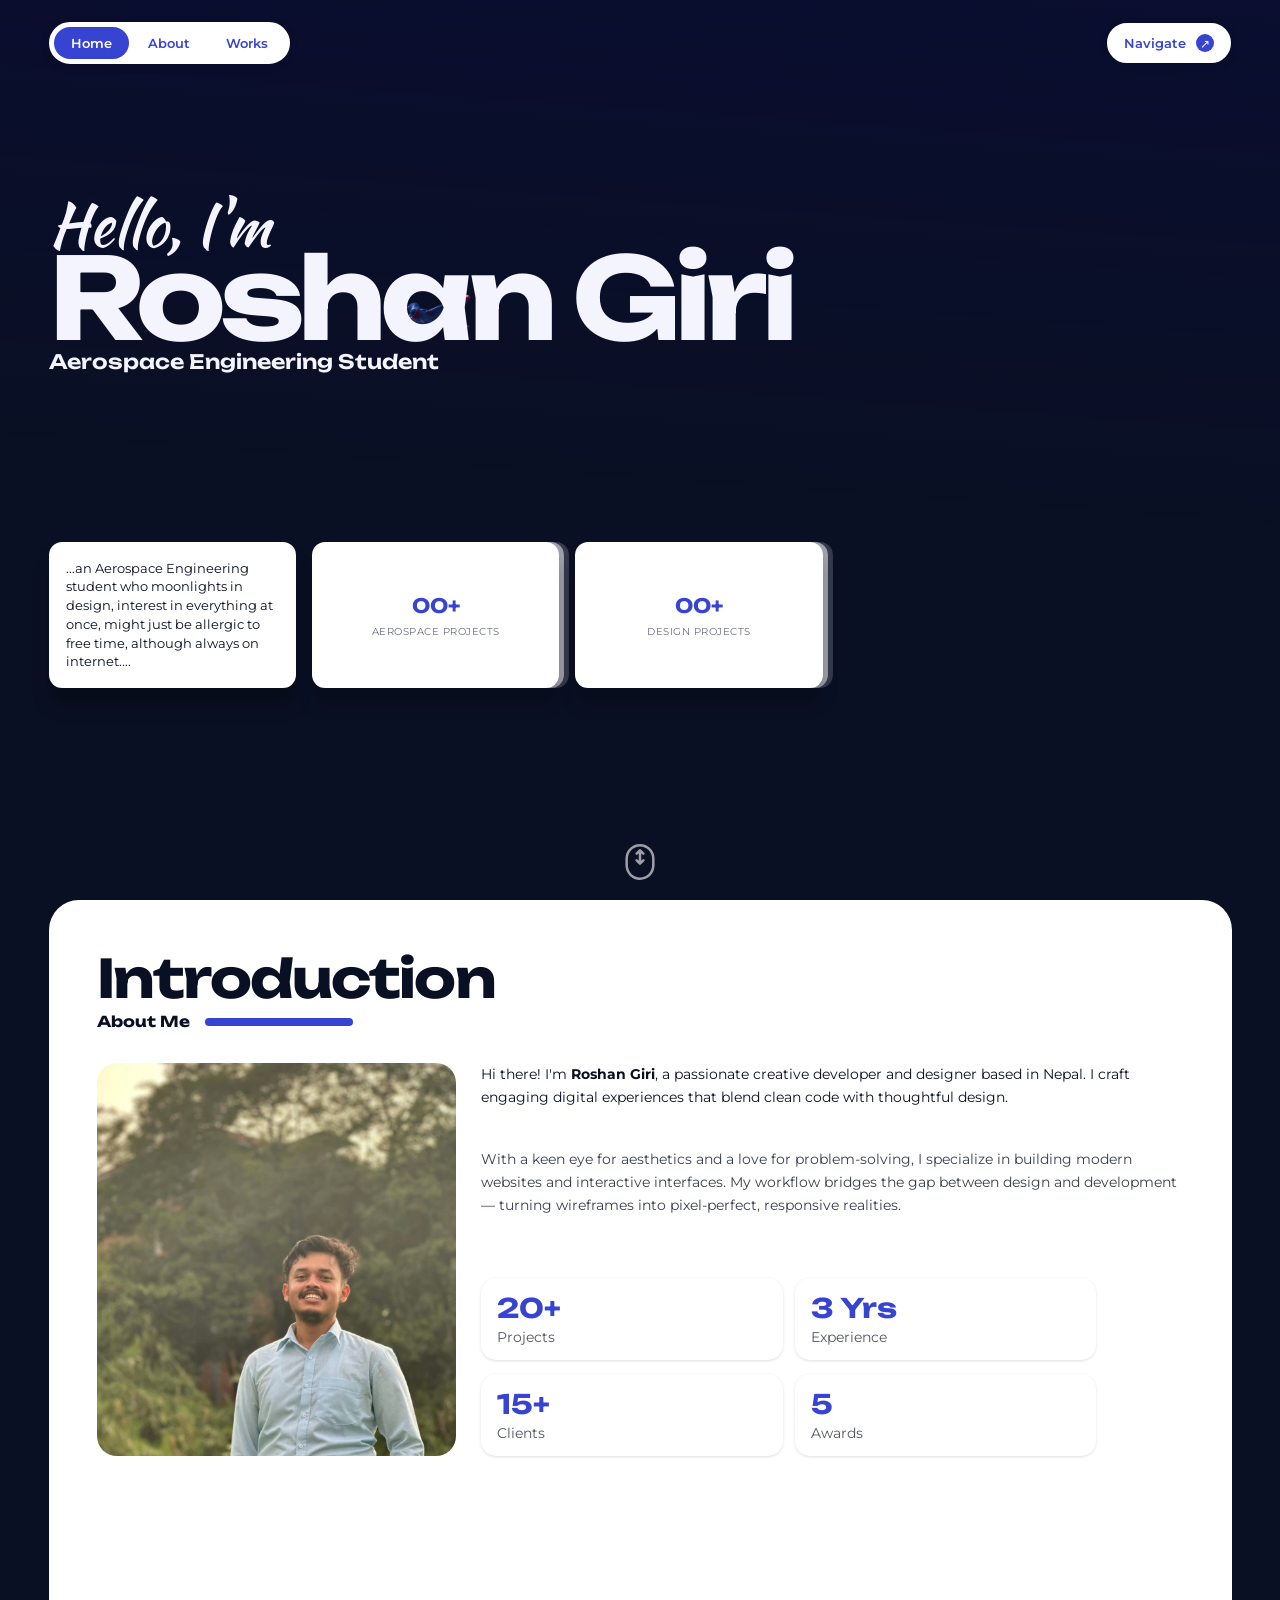
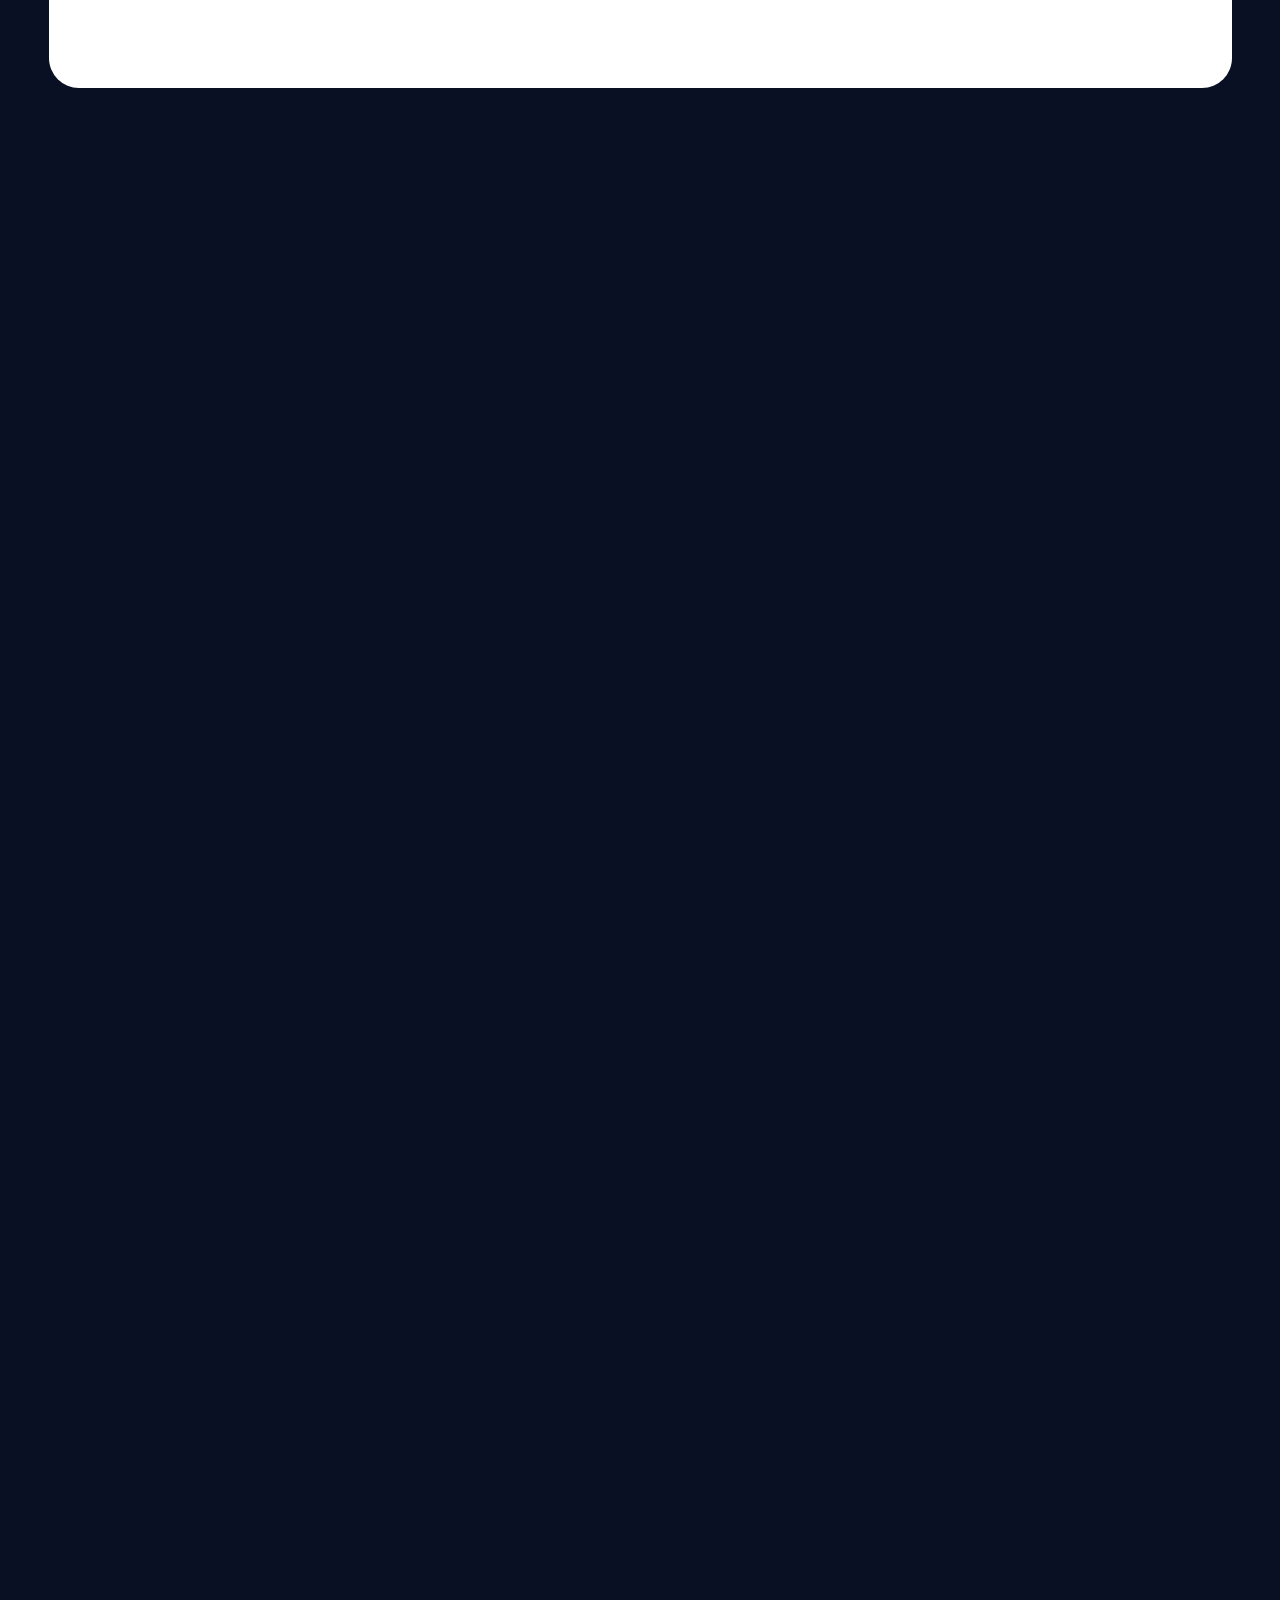
==== commit bd89bb55: "v0.2" ====
--- a/index.html
+++ b/index.html
@@ -14,16 +14,7 @@
     <link rel="stylesheet" href="styles.css" />
     <script src="script.js" defer></script>
   </head>
-  <body class="intro-pending">
-    <div class="site-intro" aria-hidden="true">
-      <video
-        class="site-intro__video"
-        src="assets/site-intro.mp4"
-        muted
-        playsinline
-        preload="auto"
-      ></video>
-    </div>
+  <body>
     <header class="site-header">
       <nav class="main-nav" aria-label="Main navigation">
         <a class="main-nav__link is-active" href="#home">Home</a>
--- a/styles.css
+++ b/styles.css
@@ -52,37 +52,6 @@
 
 body {
   overflow-x: hidden;
-}
-
-body.intro-pending {
-  overflow: hidden;
-}
-
-.site-intro {
-  position: fixed;
-  z-index: 100;
-  inset: 0;
-  overflow: hidden;
-  background: transparent;
-  pointer-events: none;
-}
-
-.site-intro__video {
-  width: 100%;
-  height: 100%;
-  object-fit: cover;
-  opacity: 1;
-}
-
-body.intro-pending .hero__aircraft-wrap,
-body.intro-pending .hero__shade,
-body.intro-pending .hero__stars,
-body.intro-pending .hero__copy > *,
-body.intro-pending .hero__cards > *,
-body.intro-pending .hero__fireflies,
-body.intro-pending .hero__scroll-cue {
-  animation: none !important;
-  opacity: 0;
 }
 
 body.intro-complete .hero__shade {
@@ -123,6 +92,12 @@
 a,
 button {
   -webkit-tap-highlight-color: transparent;
+  transition: filter 180ms ease;
+}
+
+a:hover,
+button:hover {
+  filter: brightness(0.92);
 }
 
 a:focus-visible,
@@ -710,6 +685,7 @@
 
 .about-section {
   z-index: 1;
+  margin-bottom: calc(var(--panel-bottom-gap) - clamp(80px, 18svh, 160px));
   padding: clamp(16px, 2.5vh, 24px) 0;
   overflow-y: auto;
   scrollbar-width: none;
@@ -930,6 +906,7 @@
   border-radius: 999px;
   background: #bababa;
   cursor: pointer;
+  transition: background-color 180ms ease, filter 180ms ease;
 }
 
 .project-progress button.is-active {
@@ -1288,7 +1265,7 @@
 
 .project-card__details a {
   border-radius: 7px;
-  transition: transform 180ms ease;
+  transition: filter 180ms ease, transform 180ms ease;
 }
 
 .project-card__details a:hover {
@@ -1487,7 +1464,7 @@
 }
 
 .social-links a {
-  transition: transform 160ms ease;
+  transition: filter 180ms ease, transform 160ms ease;
 }
 
 .social-links a:hover {
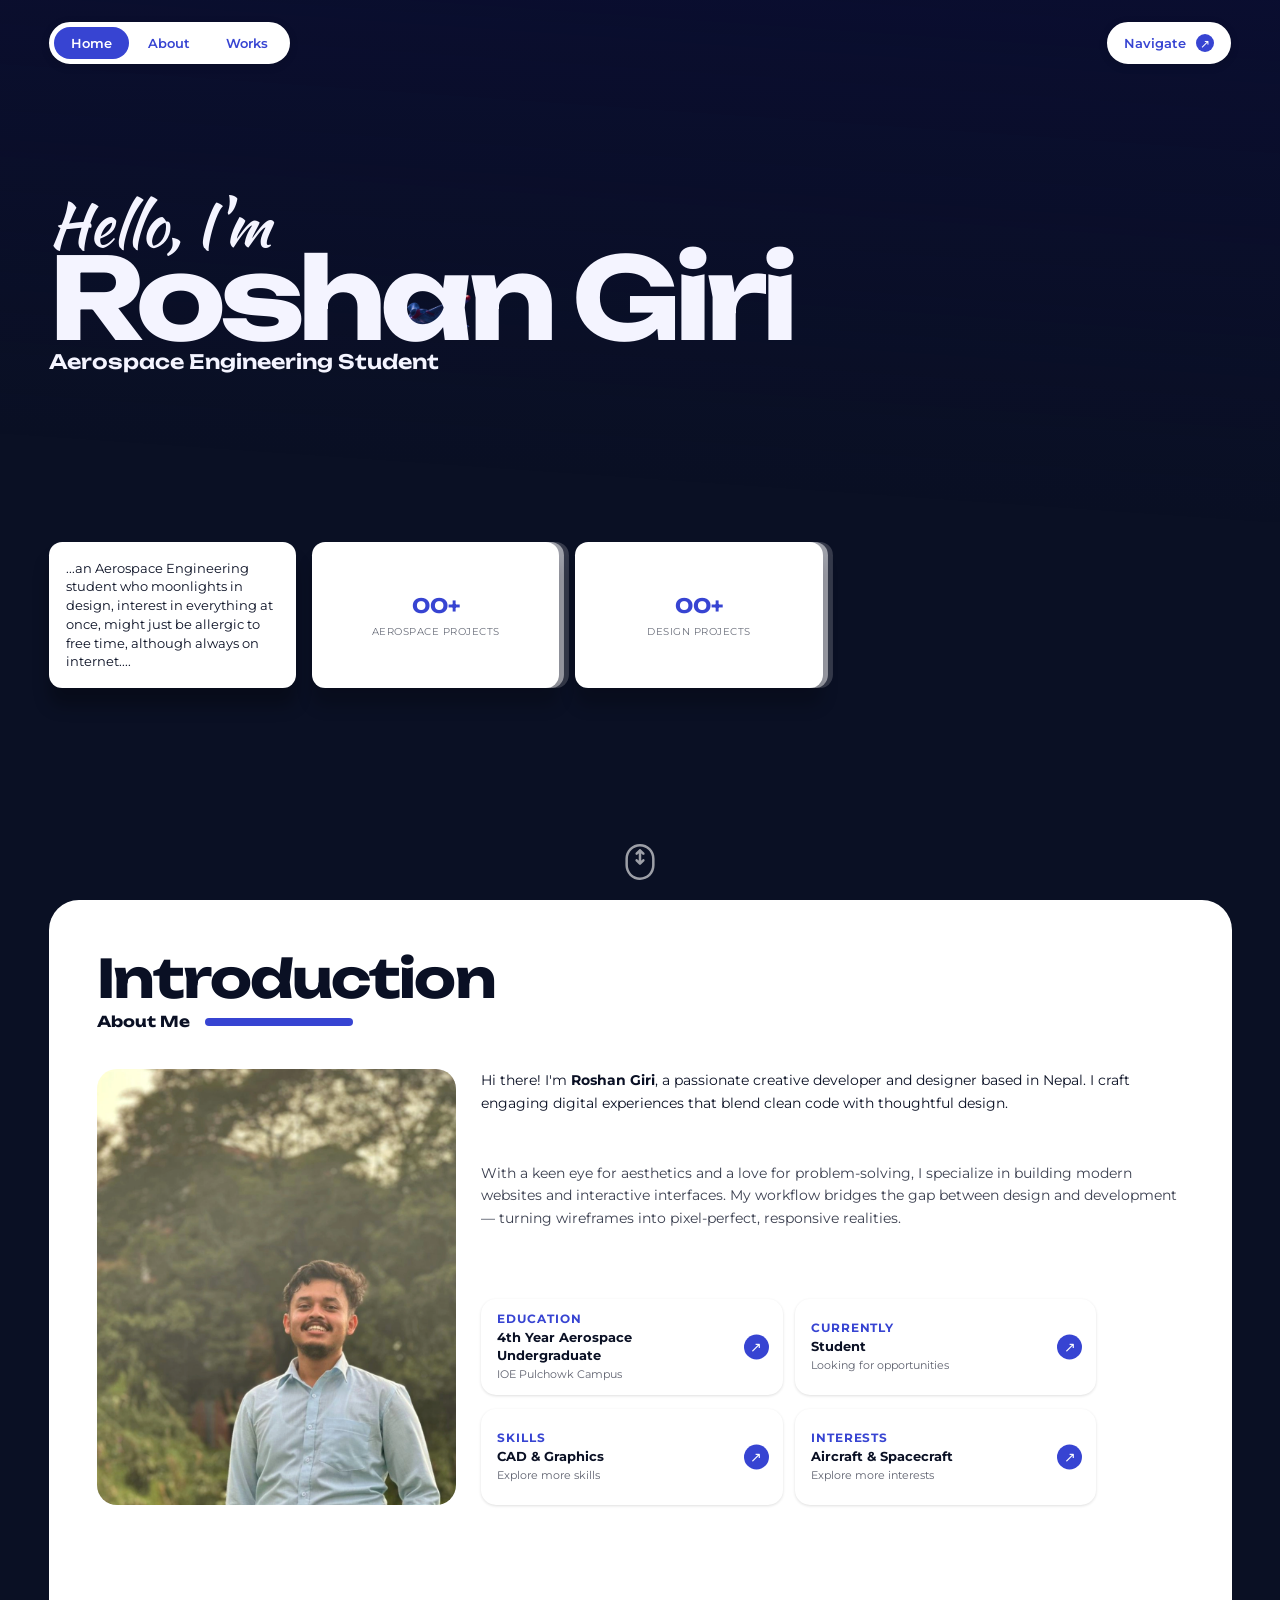
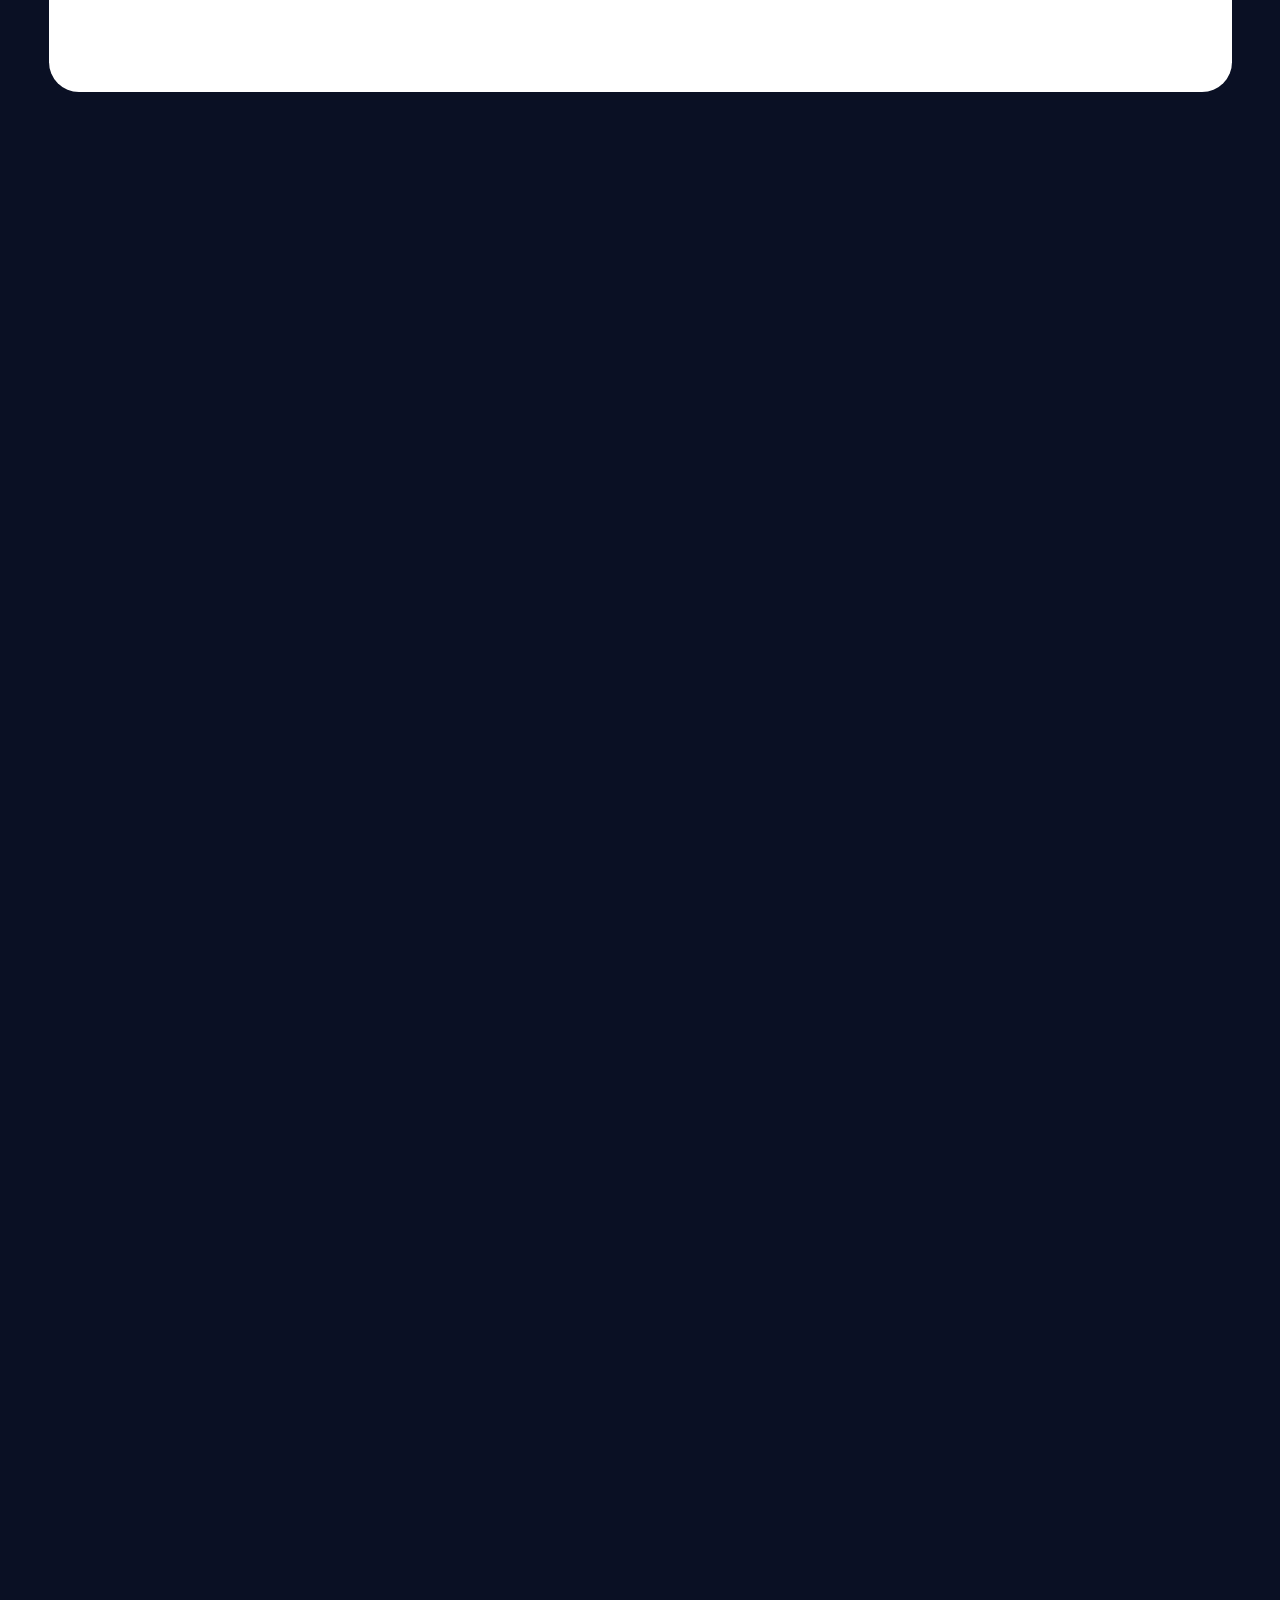
==== commit 0b1f7475: "v0.3" ====
--- a/index.html
+++ b/index.html
@@ -9,8 +9,6 @@
     />
     <meta name="theme-color" content="#0a1024" />
     <title>Roshan Giri | Portfolio</title>
-    <link rel="preload" as="image" href="assets/background.png" />
-    <link rel="preload" as="image" href="assets/ForeGround.png" />
     <link rel="stylesheet" href="styles.css" />
     <script src="script.js" defer></script>
   </head>
@@ -30,7 +28,13 @@
       <div class="hero-stage" id="home">
         <section class="hero" aria-labelledby="hero-title">
           <div class="hero__scene" aria-hidden="true">
-            <img class="hero__sky" src="assets/background.png" alt="" />
+            <img
+              class="hero__sky"
+              data-high-res="assets/background.png"
+              data-low-res="assets/background-lowres.png"
+              alt=""
+              fetchpriority="high"
+            />
             <div class="hero__aircraft-wrap">
               <img class="hero__aircraft" src="assets/hero-aircraft.png" alt="" />
             </div>
@@ -54,9 +58,11 @@
           </div>
           <img
             class="hero__landscape"
-            src="assets/ForeGround.png"
+            data-high-res="assets/ForeGround.png"
+            data-low-res="assets/foreground-lowres.png"
             alt=""
             aria-hidden="true"
+            fetchpriority="high"
           />
           <div class="hero__shade" aria-hidden="true"></div>
           <div class="hero__stars" aria-hidden="true">
@@ -127,24 +133,32 @@
                 development — turning wireframes into pixel-perfect,
                 responsive realities.
               </p>
-              <dl class="about-section__stats">
-                <div>
-                  <dt>Projects</dt>
-                  <dd>20+</dd>
-                </div>
-                <div>
-                  <dt>Experience</dt>
-                  <dd>3 Yrs</dd>
-                </div>
-                <div>
-                  <dt>Clients</dt>
-                  <dd>15+</dd>
-                </div>
-                <div>
-                  <dt>Awards</dt>
-                  <dd>5</dd>
-                </div>
-              </dl>
+              <nav class="about-section__info-cards" aria-label="More about Roshan">
+                <a class="about-info-card" href="education.html">
+                  <span class="about-info-card__title">Education</span>
+                  <strong>4th Year Aerospace Undergraduate</strong>
+                  <span class="about-info-card__summary">IOE Pulchowk Campus</span>
+                  <span class="about-info-card__arrow" aria-hidden="true">↗</span>
+                </a>
+                <a class="about-info-card" href="work.html">
+                  <span class="about-info-card__title">Currently</span>
+                  <strong>Student</strong>
+                  <span class="about-info-card__summary">Looking for opportunities</span>
+                  <span class="about-info-card__arrow" aria-hidden="true">↗</span>
+                </a>
+                <a class="about-info-card" href="skills.html">
+                  <span class="about-info-card__title">Skills</span>
+                  <strong>CAD &amp; Graphics</strong>
+                  <span class="about-info-card__summary">Explore more skills</span>
+                  <span class="about-info-card__arrow" aria-hidden="true">↗</span>
+                </a>
+                <a class="about-info-card" href="interests.html">
+                  <span class="about-info-card__title">Interests</span>
+                  <strong>Aircraft &amp; Spacecraft</strong>
+                  <span class="about-info-card__summary">Explore more interests</span>
+                  <span class="about-info-card__arrow" aria-hidden="true">↗</span>
+                </a>
+              </nav>
             </div>
           </div>
         </div>
@@ -267,8 +281,10 @@
           <img class="footer__hills" src="assets/footer-hills.png" alt="" />
           <img
             class="footer__foreground"
-            src="assets/footer_foreground.png"
+            data-high-res="assets/footer_foreground.png"
+            data-low-res="assets/footer-foreground-lowres.png"
             alt=""
+            loading="lazy"
           />
           <div class="footer__message">
             <span>Thank You for</span>
--- a/styles.css
+++ b/styles.css
@@ -28,6 +28,8 @@
   font-family: "Montserrat", Arial, sans-serif;
   font-synthesis: none;
   text-rendering: optimizeLegibility;
+  --panel-gap: clamp(16px, 2.5vh, 22px);
+  --header-height: 42px;
   scroll-behavior: smooth;
   scroll-padding-top: 0;
 }
@@ -67,8 +69,10 @@
 }
 
 main {
-  --panel-top-offset: clamp(72px, 10.5vh, 88px);
-  --panel-bottom-gap: clamp(16px, 2.85vh, 24px);
+  --panel-top-offset: calc(2 * var(--panel-gap) + var(--header-height));
+  --panel-bottom-gap: var(--panel-gap);
+  --panel-height: calc(100vh - var(--panel-top-offset) - var(--panel-bottom-gap));
+  --panel-height: calc(100svh - var(--panel-top-offset) - var(--panel-bottom-gap));
   --section-side-inset: clamp(14px, 3.8vw, 72px);
   --section-content-inset: clamp(20px, 3.75vw, 72px);
   --project-card-gap: clamp(18px, 3vw, 48px);
@@ -110,7 +114,7 @@
 .site-header {
   position: fixed;
   z-index: 20;
-  top: 22px;
+  top: var(--panel-gap);
   right: 3.85%;
   left: 3.85%;
   display: flex;
@@ -122,6 +126,7 @@
 .main-nav,
 .navigate-link {
   display: flex;
+  height: var(--header-height);
   align-items: center;
   border: 3px solid #fff;
   border-radius: 999px;
@@ -641,7 +646,7 @@
 .projects-section {
   position: sticky;
   isolation: isolate;
-  overflow: hidden;
+  overflow: clip;
   background: transparent;
 }
 
@@ -651,8 +656,7 @@
   top: var(--panel-top-offset);
   scroll-margin-top: var(--panel-top-offset);
   width: calc(100% - 2 * var(--section-side-inset));
-  height: calc(100vh - var(--panel-top-offset) - var(--panel-bottom-gap));
-  height: calc(100svh - var(--panel-top-offset) - var(--panel-bottom-gap));
+  height: var(--panel-height);
   margin: 0 auto var(--panel-bottom-gap);
   border-radius: clamp(22px, 2.34vw, 30px);
 }
@@ -685,17 +689,24 @@
 
 .about-section {
   z-index: 1;
-  margin-bottom: calc(var(--panel-bottom-gap) - clamp(80px, 18svh, 160px));
   padding: clamp(16px, 2.5vh, 24px) 0;
-  overflow-y: auto;
-  scrollbar-width: none;
   background: #fff;
 }
 
-.about-section::-webkit-scrollbar,
-.projects-section::-webkit-scrollbar,
 .footer::-webkit-scrollbar {
   display: none;
+}
+
+@media (max-width: 700px) and (max-height: 700px) {
+  .about-section {
+    overflow-x: hidden;
+    overflow-y: auto;
+    scrollbar-width: none;
+  }
+
+  .about-section::-webkit-scrollbar {
+    display: none;
+  }
 }
 
 .hero__scroll-cue {
@@ -783,11 +794,11 @@
   display: grid;
   grid-template-columns: minmax(280px, 33%) minmax(0, 1fr);
   gap: clamp(24px, 2vw, 40px);
-  margin-top: clamp(28px, 2.5vw, 50px);
+  margin-top: clamp(32px, 3vw, 56px);
 }
 
 .about-section__portrait {
-  height: clamp(300px, min(30.7vw, 47vh), 590px);
+  height: clamp(320px, min(34vw, 52vh), 620px);
   overflow: hidden;
   border-radius: 20px;
 }
@@ -801,7 +812,7 @@
 .about-section__details {
   display: flex;
   min-width: 0;
-  height: clamp(300px, min(30.7vw, 47vh), 590px);
+  height: clamp(320px, min(34vw, 52vh), 620px);
   flex-direction: column;
   justify-content: space-between;
 }
@@ -821,7 +832,7 @@
   opacity: 0.8;
 }
 
-.about-section__stats {
+.about-section__info-cards {
   display: grid;
   width: min(615px, 100%);
   grid-template-columns: repeat(2, minmax(0, 1fr));
@@ -829,38 +840,176 @@
   margin: 22px 0 0;
 }
 
-.about-section__stats div {
+.about-info-card {
+  position: relative;
   display: flex;
-  min-height: 82px;
-  flex-direction: column-reverse;
+  min-height: 96px;
+  flex-direction: column;
   align-items: flex-start;
   justify-content: center;
-  padding: 12px 16px;
+  gap: 3px;
+  padding: 12px 44px 12px 16px;
   border-radius: 15px;
+  color: inherit;
+  text-decoration: none;
   background: #fff;
   box-shadow: 0 1px 3px rgb(0 0 0 / 13%);
-}
-
-.about-section__stats dt {
-  padding-top: 4px;
+  transition:
+    box-shadow 180ms ease,
+    transform 180ms ease,
+    filter 180ms ease;
+}
+
+.about-info-card:hover {
+  box-shadow: 0 10px 24px rgb(10 16 36 / 12%);
+  transform: translateY(-3px);
+}
+
+.about-info-card__title {
+  color: #3744d2;
+  font-size: 12px;
+  font-weight: 700;
+  letter-spacing: 0.08em;
+  text-transform: uppercase;
+}
+
+.about-info-card strong {
+  font-size: clamp(13px, 0.9vw, 17px);
+  line-height: 1.35;
+}
+
+.about-info-card__summary {
+  color: rgb(10 16 36 / 65%);
+  font-size: clamp(11px, 0.73vw, 14px);
+  line-height: 1.35;
+}
+
+.about-info-card__arrow {
+  position: absolute;
+  top: 50%;
+  right: 14px;
+  display: grid;
+  width: 25px;
+  height: 25px;
+  place-items: center;
+  border-radius: 50%;
+  color: #fff;
+  background: #3744d2;
   font-size: 14px;
-  opacity: 0.7;
-}
-
-.about-section__stats dd {
+  transform: translateY(-50%);
+}
+
+.detail-page {
+  min-height: 100vh;
+  min-height: 100svh;
+  color: #0a1024;
+  background:
+    radial-gradient(ellipse at 50% 0, rgb(55 68 210 / 18%), transparent 52%),
+    #0a1024;
+}
+
+.detail-main {
+  display: grid;
+  min-height: 100vh;
+  min-height: 100svh;
+  place-items: center;
+  padding: calc(var(--panel-gap) * 2 + var(--header-height) + 24px)
+    var(--section-side-inset, clamp(14px, 3.8vw, 72px))
+    var(--panel-gap, 20px);
+}
+
+.detail-main::after {
+  display: none;
+}
+
+.detail-card {
+  width: min(100%, 1200px);
+  padding: clamp(26px, 5vw, 72px);
+  border-radius: clamp(22px, 2.34vw, 30px);
+  background: #fff;
+  box-shadow: 0 24px 70px rgb(0 0 0 / 18%);
+}
+
+.detail-card__eyebrow {
+  margin: 0 0 12px;
+  color: #3744d2;
+  font-size: 13px;
+  font-weight: 700;
+  letter-spacing: 0.12em;
+  text-transform: uppercase;
+}
+
+.detail-card h1 {
   margin: 0;
+  font-family: "Unbounded", Arial, sans-serif;
+  font-size: clamp(34px, 6vw, 76px);
+  font-weight: 700;
+  letter-spacing: -0.04em;
+  line-height: 1.12;
+}
+
+.detail-card__lead {
+  max-width: 760px;
+  margin: 22px 0 0;
+  color: rgb(10 16 36 / 72%);
+  font-size: clamp(16px, 1.5vw, 21px);
+  line-height: 1.7;
+}
+
+.detail-card__content {
+  display: grid;
+  grid-template-columns: repeat(2, minmax(0, 1fr));
+  gap: 16px;
+  margin-top: clamp(28px, 4vw, 48px);
+}
+
+.detail-card__item {
+  padding: clamp(18px, 2.5vw, 28px);
+  border: 1px solid rgb(10 16 36 / 8%);
+  border-radius: 16px;
+  background: #fff;
+  box-shadow: 0 2px 8px rgb(10 16 36 / 5%);
+}
+
+.detail-card__item h2 {
+  margin: 0 0 8px;
   color: #3744d2;
   font-family: "Unbounded", Arial, sans-serif;
-  font-size: clamp(22px, 2.1vw, 40px);
+  font-size: clamp(17px, 1.6vw, 22px);
+}
+
+.detail-card__item p {
+  margin: 0;
+  color: rgb(10 16 36 / 72%);
+  font-size: 15px;
+  line-height: 1.65;
+}
+
+.detail-card__back {
+  display: inline-flex;
+  align-items: center;
+  gap: 9px;
+  margin-top: 30px;
+  padding: 12px 18px;
+  border-radius: 999px;
+  color: #fff;
+  background: #3744d2;
+  font-size: 14px;
   font-weight: 700;
-  line-height: 1.2;
+  text-decoration: none;
+  transition:
+    background-color 180ms ease,
+    transform 180ms ease;
+}
+
+.detail-card__back:hover {
+  background: #2935b5;
+  transform: translateY(-2px);
 }
 
 .projects-section {
   z-index: 2;
   padding: clamp(16px, 2.5vh, 24px) 0;
-  overflow-y: auto;
-  scrollbar-width: none;
   background: #fff;
 }
 
@@ -1491,11 +1640,12 @@
 
   .about-section__body {
     grid-template-columns: minmax(260px, 40%) minmax(0, 1fr);
+    margin-top: clamp(24px, 3vw, 36px);
   }
 
   .about-section__portrait,
   .about-section__details {
-    height: clamp(280px, min(42vw, 47vh), 460px);
+    height: clamp(280px, min(42vw, 52vh), 480px);
   }
 
   .about-section__details p {
@@ -1532,14 +1682,33 @@
     height: clamp(180px, 34vh, 280px);
   }
 
-  .about-section__stats {
+  .about-section__info-cards {
     gap: 8px;
     margin-top: 10px;
   }
 
-  .about-section__stats div {
+  .about-info-card {
     min-height: 60px;
-    padding: 8px 12px;
+    padding: 9px 36px 9px 12px;
+    border-radius: 12px;
+  }
+
+  .about-info-card__title {
+    font-size: 10px;
+  }
+
+  .about-info-card strong {
+    font-size: 12px;
+  }
+
+  .about-info-card__summary {
+    font-size: 10px;
+  }
+
+  .about-info-card__arrow {
+    right: 9px;
+    width: 21px;
+    height: 21px;
   }
 
   .projects-section {
@@ -1570,12 +1739,12 @@
 
 @media (max-width: 700px) {
   :root {
+    --panel-gap: 14px;
+    --header-height: 38px;
     scroll-padding-top: 0;
   }
 
   main {
-    --panel-top-offset: clamp(64px, 9vh, 76px);
-    --panel-bottom-gap: clamp(14px, 3vh, 24px);
     --section-side-inset: clamp(12px, 3.2vw, 24px);
     --section-content-inset: clamp(14px, 5.1vw, 20px);
     --project-card-gap: clamp(14px, 4vw, 18px);
@@ -1583,7 +1752,6 @@
   }
 
   .site-header {
-    top: 14px;
     right: 16px;
     left: 16px;
   }
@@ -1692,7 +1860,7 @@
   }
 
   .about-section {
-    padding-block: clamp(16px, 2.5vh, 24px);
+    padding-block: 12px;
   }
 
   .hero__scroll-cue {
@@ -1732,20 +1900,19 @@
   .about-section__body {
     display: flex;
     flex-direction: column;
-    gap: 24px;
-    margin-top: 25px;
+    gap: 12px;
+    margin-top: 16px;
   }
 
   .about-section__portrait {
     width: 100%;
-    height: auto;
-    aspect-ratio: 1.042 / 1;
+    height: clamp(145px, 38vw, 170px);
     border-radius: 16px;
   }
 
   .about-section__details {
     height: auto;
-    gap: 16px;
+    gap: 10px;
   }
 
   .about-section__details p {
@@ -1753,24 +1920,35 @@
     line-height: 1.6;
   }
 
-  .about-section__stats {
+  .about-section__info-cards {
     width: 100%;
-    gap: 12px;
+    gap: 8px;
     margin-top: 0;
   }
 
-  .about-section__stats div {
-    min-height: 94px;
-    padding: 12px;
-    border-radius: 14px;
-  }
-
-  .about-section__stats dd {
-    font-size: clamp(22px, 7vw, 31px);
-  }
-
-  .about-section__stats dt {
-    font-size: 13px;
+  .about-info-card {
+    min-height: 60px;
+    gap: 2px;
+    padding: 7px 30px 7px 10px;
+    border-radius: 12px;
+  }
+
+  .about-info-card__title {
+    font-size: 10px;
+  }
+
+  .about-info-card strong {
+    font-size: 12px;
+  }
+
+  .about-info-card__summary {
+    font-size: 10px;
+  }
+
+  .about-info-card__arrow {
+    right: 6px;
+    width: 21px;
+    height: 21px;
   }
 
   .projects-section {
@@ -2012,6 +2190,25 @@
     width: 100%;
     max-width: none;
     padding: 6px 10px;
+  }
+
+  .detail-main {
+    padding: calc(var(--panel-gap) * 2 + var(--header-height) + 18px)
+      var(--section-side-inset) var(--panel-gap);
+  }
+
+  .detail-card {
+    padding: 26px 20px;
+  }
+
+  .detail-card__content {
+    grid-template-columns: 1fr;
+    gap: 10px;
+    margin-top: 24px;
+  }
+
+  .detail-card__item {
+    padding: 18px;
   }
 }
 
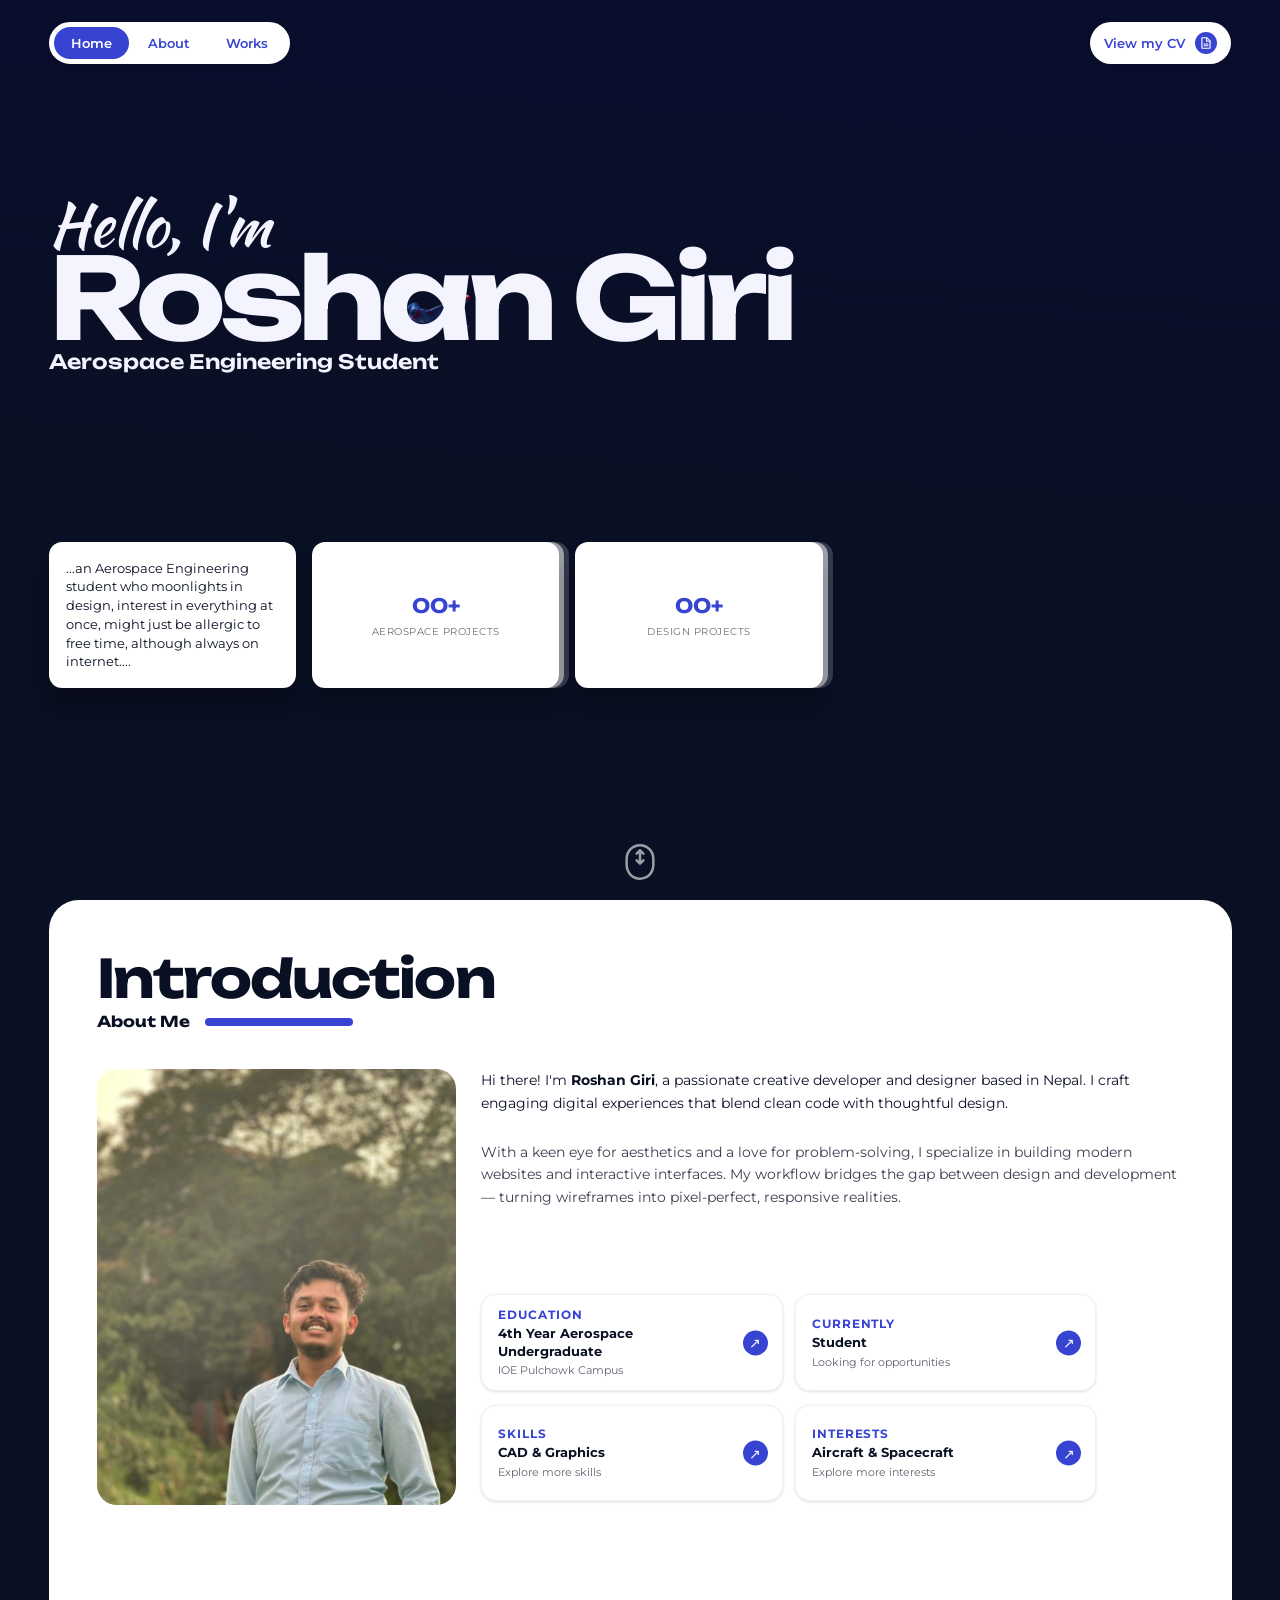
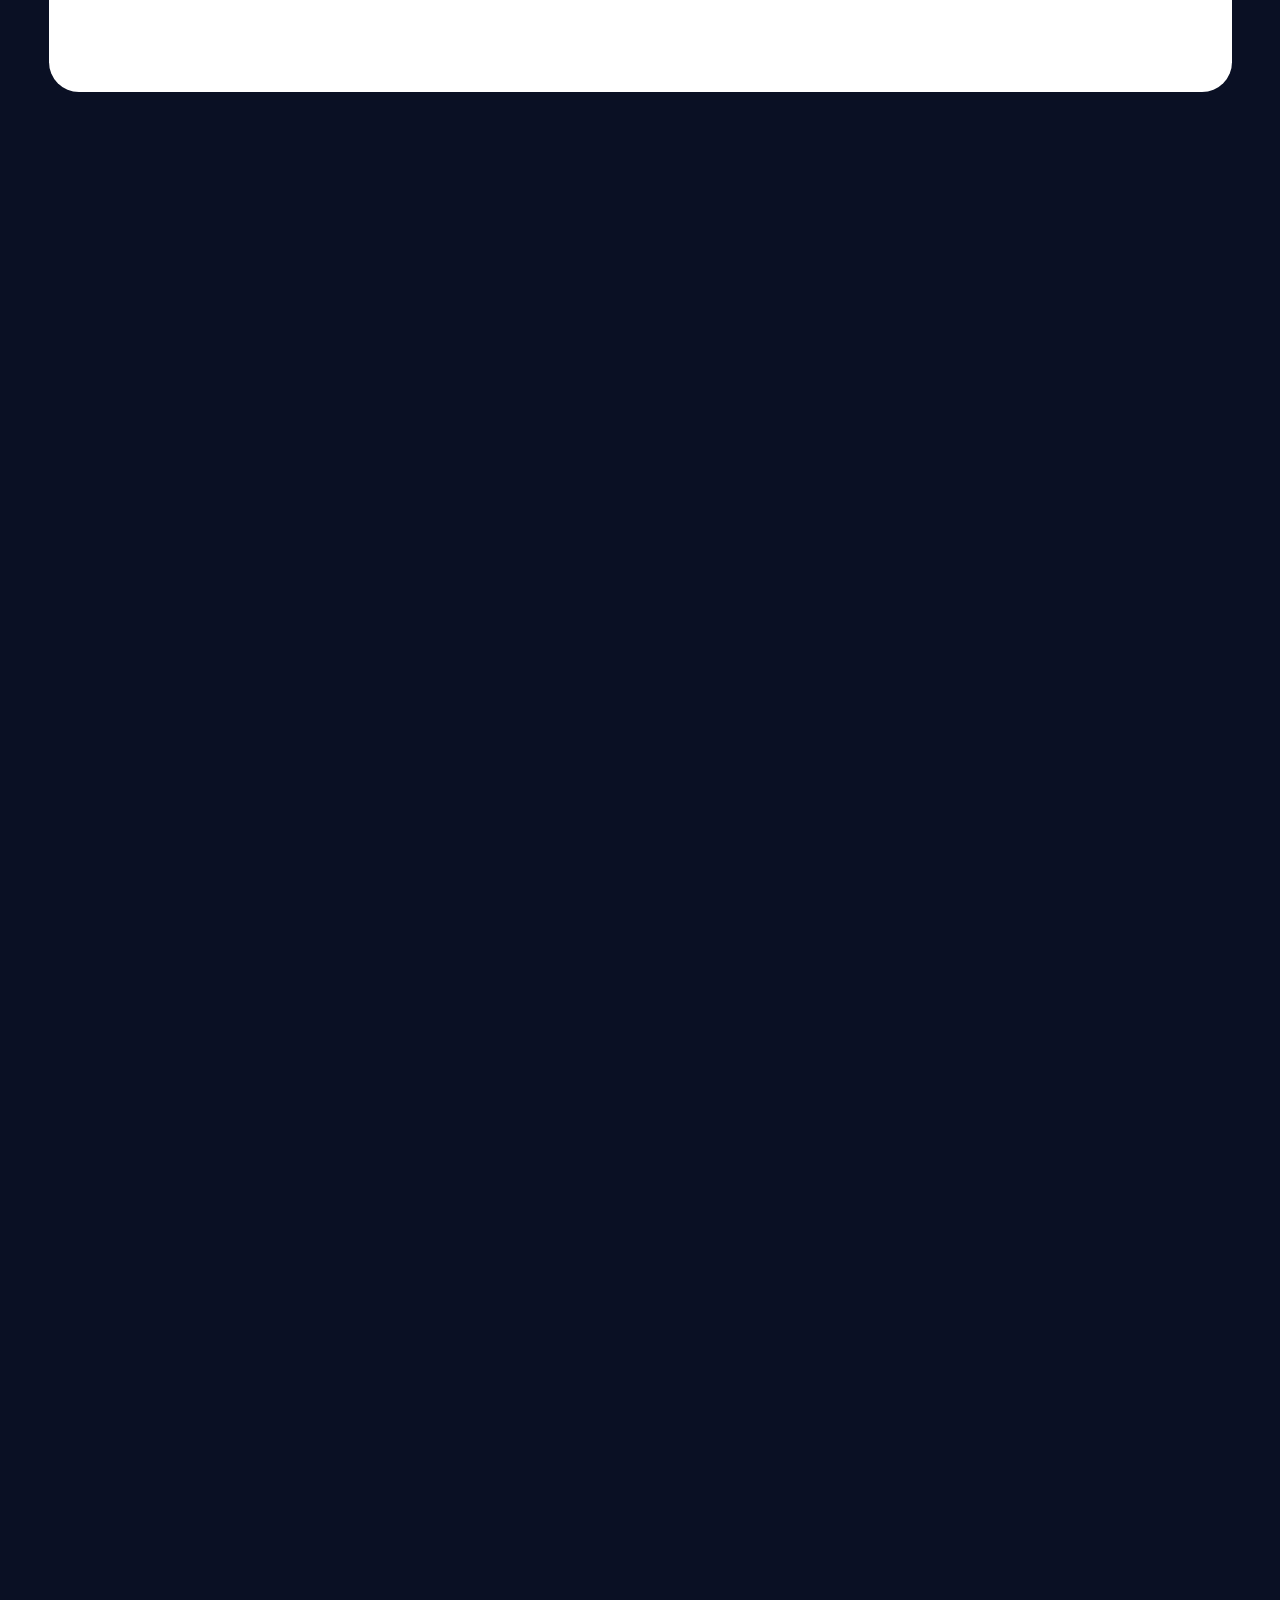
==== commit a6dabead: "v0.4" ====
--- a/index.html
+++ b/index.html
@@ -19,8 +19,26 @@
         <a class="main-nav__link" href="#about">About</a>
         <a class="main-nav__link" href="#projects">Works</a>
       </nav>
-      <a class="navigate-link" href="#contact">
-        Navigate <span aria-hidden="true">↗</span>
+      <a
+        class="navigate-link"
+        href="assets/RoshanGiri_CV_August2026_02.pdf"
+        target="_blank"
+        rel="noreferrer"
+      >
+        View my CV
+        <span aria-hidden="true">
+          <svg
+            viewBox="0 0 24 24"
+            width="14"
+            height="14"
+            focusable="false"
+          >
+            <path
+              fill="currentColor"
+              d="M14 2H6a2 2 0 0 0-2 2v16a2 2 0 0 0 2 2h12a2 2 0 0 0 2-2V8l-6-6Zm0 2.4L17.6 8H14V4.4ZM6 20V4h6v6h6v10H6Zm2-7h8v1.5H8V13Zm0 3h8v1.5H8V16Z"
+            />
+          </svg>
+        </span>
       </a>
     </header>
 
@@ -111,7 +129,7 @@
           <header class="section-heading">
             <h2 id="about-title">Introduction</h2>
             <div class="section-heading__subline">
-              <h3>About Me</h3>
+              <h3 id="about-subtitle" aria-live="polite">About Me</h3>
               <span aria-hidden="true"></span>
             </div>
           </header>
@@ -120,44 +138,78 @@
               <img src="assets/portrait.png" alt="Roshan Giri" />
             </div>
             <div class="about-section__details">
-              <p>
-                Hi there! I&apos;m <strong>Roshan Giri</strong>, a passionate
-                creative developer and designer based in Nepal. I craft
-                engaging digital experiences that blend clean code with
-                thoughtful design.
-              </p>
-              <p class="about-section__description">
-                With a keen eye for aesthetics and a love for problem-solving,
-                I specialize in building modern websites and interactive
-                interfaces. My workflow bridges the gap between design and
-                development — turning wireframes into pixel-perfect,
-                responsive realities.
-              </p>
+              <div class="about-section__content-swap">
+                <div class="about-section__copy">
+                  <p>
+                    Hi there! I&apos;m <strong>Roshan Giri</strong>, a passionate
+                    creative developer and designer based in Nepal. I craft
+                    engaging digital experiences that blend clean code with
+                    thoughtful design.
+                  </p>
+                  <p class="about-section__description">
+                    With a keen eye for aesthetics and a love for problem-solving,
+                    I specialize in building modern websites and interactive
+                    interfaces. My workflow bridges the gap between design and
+                    development — turning wireframes into pixel-perfect,
+                    responsive realities.
+                  </p>
+                </div>
+                <div
+                  class="about-section__expanded-view"
+                  id="about-expanded-content"
+                  aria-live="polite"
+                  aria-hidden="true"
+                ></div>
+              </div>
               <nav class="about-section__info-cards" aria-label="More about Roshan">
-                <a class="about-info-card" href="education.html">
+                <button
+                  class="about-info-card"
+                  type="button"
+                  data-about-card="education"
+                  aria-controls="about-expanded-content"
+                  aria-expanded="false"
+                >
                   <span class="about-info-card__title">Education</span>
                   <strong>4th Year Aerospace Undergraduate</strong>
                   <span class="about-info-card__summary">IOE Pulchowk Campus</span>
                   <span class="about-info-card__arrow" aria-hidden="true">↗</span>
-                </a>
-                <a class="about-info-card" href="work.html">
+                </button>
+                <button
+                  class="about-info-card"
+                  type="button"
+                  data-about-card="currently"
+                  aria-controls="about-expanded-content"
+                  aria-expanded="false"
+                >
                   <span class="about-info-card__title">Currently</span>
                   <strong>Student</strong>
                   <span class="about-info-card__summary">Looking for opportunities</span>
                   <span class="about-info-card__arrow" aria-hidden="true">↗</span>
-                </a>
-                <a class="about-info-card" href="skills.html">
+                </button>
+                <button
+                  class="about-info-card"
+                  type="button"
+                  data-about-card="skills"
+                  aria-controls="about-expanded-content"
+                  aria-expanded="false"
+                >
                   <span class="about-info-card__title">Skills</span>
                   <strong>CAD &amp; Graphics</strong>
                   <span class="about-info-card__summary">Explore more skills</span>
                   <span class="about-info-card__arrow" aria-hidden="true">↗</span>
-                </a>
-                <a class="about-info-card" href="interests.html">
+                </button>
+                <button
+                  class="about-info-card"
+                  type="button"
+                  data-about-card="interests"
+                  aria-controls="about-expanded-content"
+                  aria-expanded="false"
+                >
                   <span class="about-info-card__title">Interests</span>
                   <strong>Aircraft &amp; Spacecraft</strong>
                   <span class="about-info-card__summary">Explore more interests</span>
                   <span class="about-info-card__arrow" aria-hidden="true">↗</span>
-                </a>
+                </button>
               </nav>
             </div>
           </div>
@@ -306,7 +358,7 @@
               placeholder="Enter Your Message"
               required
             />
-            <button type="submit">Send</button>
+            <button class="cta-button" type="submit">Send</button>
           </form>
           <p class="form-status" aria-live="polite"></p>
         </section>
--- a/styles.css
+++ b/styles.css
@@ -128,16 +128,16 @@
   display: flex;
   height: var(--header-height);
   align-items: center;
-  border: 3px solid #fff;
   border-radius: 999px;
-  background: #fff;
-  box-shadow: 0 2px 10px rgb(0 0 0 / 12%);
   pointer-events: auto;
 }
 
 .main-nav {
   gap: 2px;
   padding: 2px;
+  border: 3px solid #fff;
+  background: #fff;
+  box-shadow: 0 2px 10px rgb(0 0 0 / 12%);
 }
 
 .main-nav__link,
@@ -159,20 +159,52 @@
   background: #3744d2;
 }
 
+.cta-button {
+  display: inline-flex;
+  align-items: center;
+  justify-content: center;
+  border: 0;
+  border-radius: 999px;
+  color: #fff;
+  background: #3744d2;
+  font: inherit;
+  font-size: 13px;
+  font-weight: 700;
+  text-decoration: none;
+  cursor: pointer;
+  transition:
+    background-color 180ms ease,
+    box-shadow 180ms ease,
+    transform 180ms ease;
+}
+
+.cta-button:hover {
+  background: #2935b5;
+  box-shadow: 0 5px 14px rgb(10 16 36 / 18%);
+  filter: none;
+  transform: translateY(-2px);
+}
+
 .navigate-link {
   gap: 10px;
   padding: 8px 14px;
+  background: #fff;
+  box-shadow: 0 2px 10px rgb(0 0 0 / 12%);
 }
 
 .navigate-link span {
   display: grid;
-  width: 18px;
-  height: 18px;
+  width: 22px;
+  height: 22px;
   place-items: center;
   border-radius: 50%;
   color: #fff;
   background: #3744d2;
   font-size: 12px;
+}
+
+.navigate-link span svg {
+  display: block;
 }
 
 .hero-stage {
@@ -693,6 +725,16 @@
   background: #fff;
 }
 
+.about-section.is-about-expanded {
+  overflow-x: hidden;
+  overflow-y: auto;
+  scrollbar-width: none;
+}
+
+.about-section.is-about-expanded::-webkit-scrollbar {
+  display: none;
+}
+
 .footer::-webkit-scrollbar {
   display: none;
 }
@@ -814,7 +856,8 @@
   min-width: 0;
   height: clamp(320px, min(34vw, 52vh), 620px);
   flex-direction: column;
-  justify-content: space-between;
+  justify-content: flex-start;
+  gap: clamp(30px, 3.5vw, 48px);
 }
 
 .about-section__details p {
@@ -824,6 +867,77 @@
   line-height: 1.63;
 }
 
+.about-section__content-swap {
+  position: relative;
+  display: grid;
+  align-content: start;
+  min-height: clamp(160px, 20vh, 205px);
+}
+
+.about-section__copy,
+.about-section__expanded-view {
+  grid-area: 1 / 1;
+  transition:
+    opacity 220ms ease,
+    transform 220ms ease,
+    visibility 0s linear 220ms;
+}
+
+.about-section__copy {
+  display: grid;
+  align-content: start;
+  gap: clamp(18px, 2vw, 32px);
+}
+
+.about-section__expanded-view {
+  display: grid;
+  grid-template-columns: repeat(2, minmax(0, 1fr));
+  align-content: start;
+  gap: 12px;
+  visibility: hidden;
+  opacity: 0;
+  transform: translateY(8px);
+}
+
+.about-section__details.is-expanded .about-section__copy {
+  visibility: hidden;
+  opacity: 0;
+  transform: translateY(-8px);
+}
+
+.about-section__details.is-expanded .about-section__expanded-view {
+  visibility: visible;
+  opacity: 1;
+  transform: translateY(0);
+  transition:
+    opacity 220ms ease,
+    transform 220ms ease,
+    visibility 0s;
+}
+
+.about-expanded-card {
+  min-height: 76px;
+  padding: 13px 15px;
+  border: 1px solid rgb(10 16 36 / 8%);
+  border-radius: 14px;
+  background: #fff;
+  box-shadow: 0 2px 8px rgb(10 16 36 / 5%);
+}
+
+.about-expanded-card h4 {
+  margin: 0 0 5px;
+  color: #3744d2;
+  font-family: "Unbounded", Arial, sans-serif;
+  font-size: clamp(12px, 0.85vw, 16px);
+  line-height: 1.4;
+}
+
+.about-expanded-card p {
+  color: rgb(10 16 36 / 72%);
+  font-size: clamp(11px, 0.73vw, 14px);
+  line-height: 1.45;
+}
+
 .about-section__details strong {
   font-weight: 700;
 }
@@ -837,31 +951,41 @@
   width: min(615px, 100%);
   grid-template-columns: repeat(2, minmax(0, 1fr));
   gap: 14px 12px;
-  margin: 22px 0 0;
+  margin: 0;
 }
 
 .about-info-card {
   position: relative;
   display: flex;
+  width: 100%;
   min-height: 96px;
   flex-direction: column;
   align-items: flex-start;
   justify-content: center;
   gap: 3px;
   padding: 12px 44px 12px 16px;
+  border: 1px solid rgb(10 16 36 / 5%);
   border-radius: 15px;
   color: inherit;
-  text-decoration: none;
   background: #fff;
   box-shadow: 0 1px 3px rgb(0 0 0 / 13%);
+  font: inherit;
+  text-align: left;
+  cursor: pointer;
   transition:
+    border-color 180ms ease,
     box-shadow 180ms ease,
     transform 180ms ease,
     filter 180ms ease;
 }
 
+.about-info-card:hover,
+.about-info-card.is-active {
+  border-color: rgb(55 68 210 / 28%);
+  box-shadow: 0 10px 24px rgb(10 16 36 / 12%);
+}
+
 .about-info-card:hover {
-  box-shadow: 0 10px 24px rgb(10 16 36 / 12%);
   transform: translateY(-3px);
 }
 
@@ -897,114 +1021,6 @@
   background: #3744d2;
   font-size: 14px;
   transform: translateY(-50%);
-}
-
-.detail-page {
-  min-height: 100vh;
-  min-height: 100svh;
-  color: #0a1024;
-  background:
-    radial-gradient(ellipse at 50% 0, rgb(55 68 210 / 18%), transparent 52%),
-    #0a1024;
-}
-
-.detail-main {
-  display: grid;
-  min-height: 100vh;
-  min-height: 100svh;
-  place-items: center;
-  padding: calc(var(--panel-gap) * 2 + var(--header-height) + 24px)
-    var(--section-side-inset, clamp(14px, 3.8vw, 72px))
-    var(--panel-gap, 20px);
-}
-
-.detail-main::after {
-  display: none;
-}
-
-.detail-card {
-  width: min(100%, 1200px);
-  padding: clamp(26px, 5vw, 72px);
-  border-radius: clamp(22px, 2.34vw, 30px);
-  background: #fff;
-  box-shadow: 0 24px 70px rgb(0 0 0 / 18%);
-}
-
-.detail-card__eyebrow {
-  margin: 0 0 12px;
-  color: #3744d2;
-  font-size: 13px;
-  font-weight: 700;
-  letter-spacing: 0.12em;
-  text-transform: uppercase;
-}
-
-.detail-card h1 {
-  margin: 0;
-  font-family: "Unbounded", Arial, sans-serif;
-  font-size: clamp(34px, 6vw, 76px);
-  font-weight: 700;
-  letter-spacing: -0.04em;
-  line-height: 1.12;
-}
-
-.detail-card__lead {
-  max-width: 760px;
-  margin: 22px 0 0;
-  color: rgb(10 16 36 / 72%);
-  font-size: clamp(16px, 1.5vw, 21px);
-  line-height: 1.7;
-}
-
-.detail-card__content {
-  display: grid;
-  grid-template-columns: repeat(2, minmax(0, 1fr));
-  gap: 16px;
-  margin-top: clamp(28px, 4vw, 48px);
-}
-
-.detail-card__item {
-  padding: clamp(18px, 2.5vw, 28px);
-  border: 1px solid rgb(10 16 36 / 8%);
-  border-radius: 16px;
-  background: #fff;
-  box-shadow: 0 2px 8px rgb(10 16 36 / 5%);
-}
-
-.detail-card__item h2 {
-  margin: 0 0 8px;
-  color: #3744d2;
-  font-family: "Unbounded", Arial, sans-serif;
-  font-size: clamp(17px, 1.6vw, 22px);
-}
-
-.detail-card__item p {
-  margin: 0;
-  color: rgb(10 16 36 / 72%);
-  font-size: 15px;
-  line-height: 1.65;
-}
-
-.detail-card__back {
-  display: inline-flex;
-  align-items: center;
-  gap: 9px;
-  margin-top: 30px;
-  padding: 12px 18px;
-  border-radius: 999px;
-  color: #fff;
-  background: #3744d2;
-  font-size: 14px;
-  font-weight: 700;
-  text-decoration: none;
-  transition:
-    background-color 180ms ease,
-    transform 180ms ease;
-}
-
-.detail-card__back:hover {
-  background: #2935b5;
-  transform: translateY(-2px);
 }
 
 .projects-section {
@@ -1409,11 +1425,11 @@
   width: 32px;
   height: 32px;
   flex: 0 0 32px;
+  border-radius: 50%;
   object-fit: contain;
 }
 
 .project-card__details a {
-  border-radius: 7px;
   transition: filter 180ms ease, transform 180ms ease;
 }
 
@@ -1526,10 +1542,10 @@
 .message-form {
   display: flex;
   width: min(100%, 492px);
-  height: clamp(38px, 2.6vw, 50px);
+  height: calc(var(--header-height) + 2px);
   overflow: hidden;
   border: 1px solid #3744d2;
-  border-radius: 8px;
+  border-radius: 999px;
   background: #fff;
 }
 
@@ -1545,9 +1561,14 @@
 }
 
 .message-form button {
+  display: inline-flex;
   width: 28%;
   min-width: 85px;
+  height: 100%;
+  align-items: center;
+  justify-content: center;
   border: 0;
+  border-radius: 0 999px 999px 0;
   color: #fff;
   background: #3744d2;
   cursor: pointer;
@@ -1912,12 +1933,29 @@
 
   .about-section__details {
     height: auto;
-    gap: 10px;
+    gap: 24px;
   }
 
   .about-section__details p {
     font-size: 15px;
     line-height: 1.6;
+  }
+
+  .about-section__expanded-view {
+    gap: 8px;
+  }
+
+  .about-expanded-card {
+    min-height: 68px;
+    padding: 10px;
+  }
+
+  .about-expanded-card h4 {
+    font-size: 11px;
+  }
+
+  .about-expanded-card p {
+    font-size: 10px;
   }
 
   .about-section__info-cards {
@@ -2098,7 +2136,6 @@
 
   .message-form {
     max-width: 430px;
-    height: 42px;
     margin-top: 6px;
   }
 
@@ -2159,7 +2196,6 @@
   }
 
   .message-form {
-    height: 34px;
     margin-top: 4px;
   }
 
@@ -2192,24 +2228,6 @@
     padding: 6px 10px;
   }
 
-  .detail-main {
-    padding: calc(var(--panel-gap) * 2 + var(--header-height) + 18px)
-      var(--section-side-inset) var(--panel-gap);
-  }
-
-  .detail-card {
-    padding: 26px 20px;
-  }
-
-  .detail-card__content {
-    grid-template-columns: 1fr;
-    gap: 10px;
-    margin-top: 24px;
-  }
-
-  .detail-card__item {
-    padding: 18px;
-  }
 }
 
 @media (prefers-reduced-motion: reduce) {
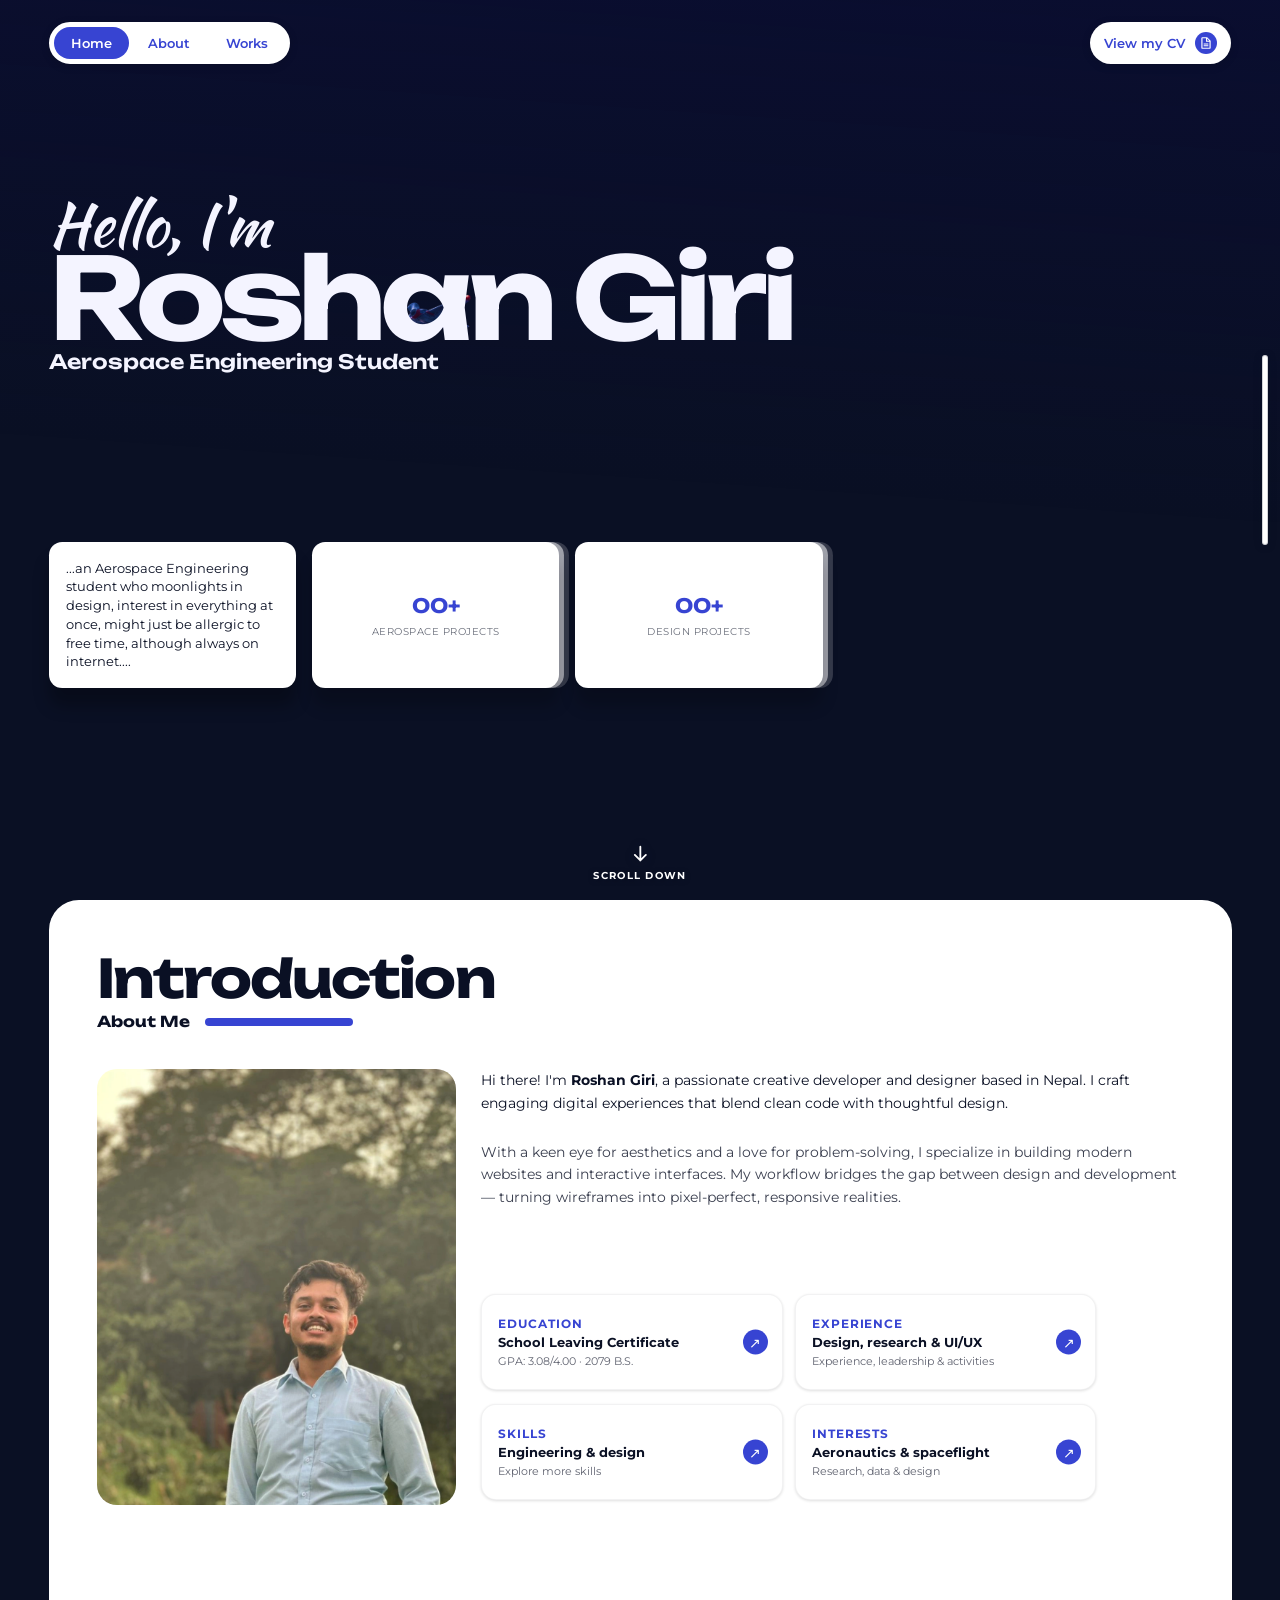
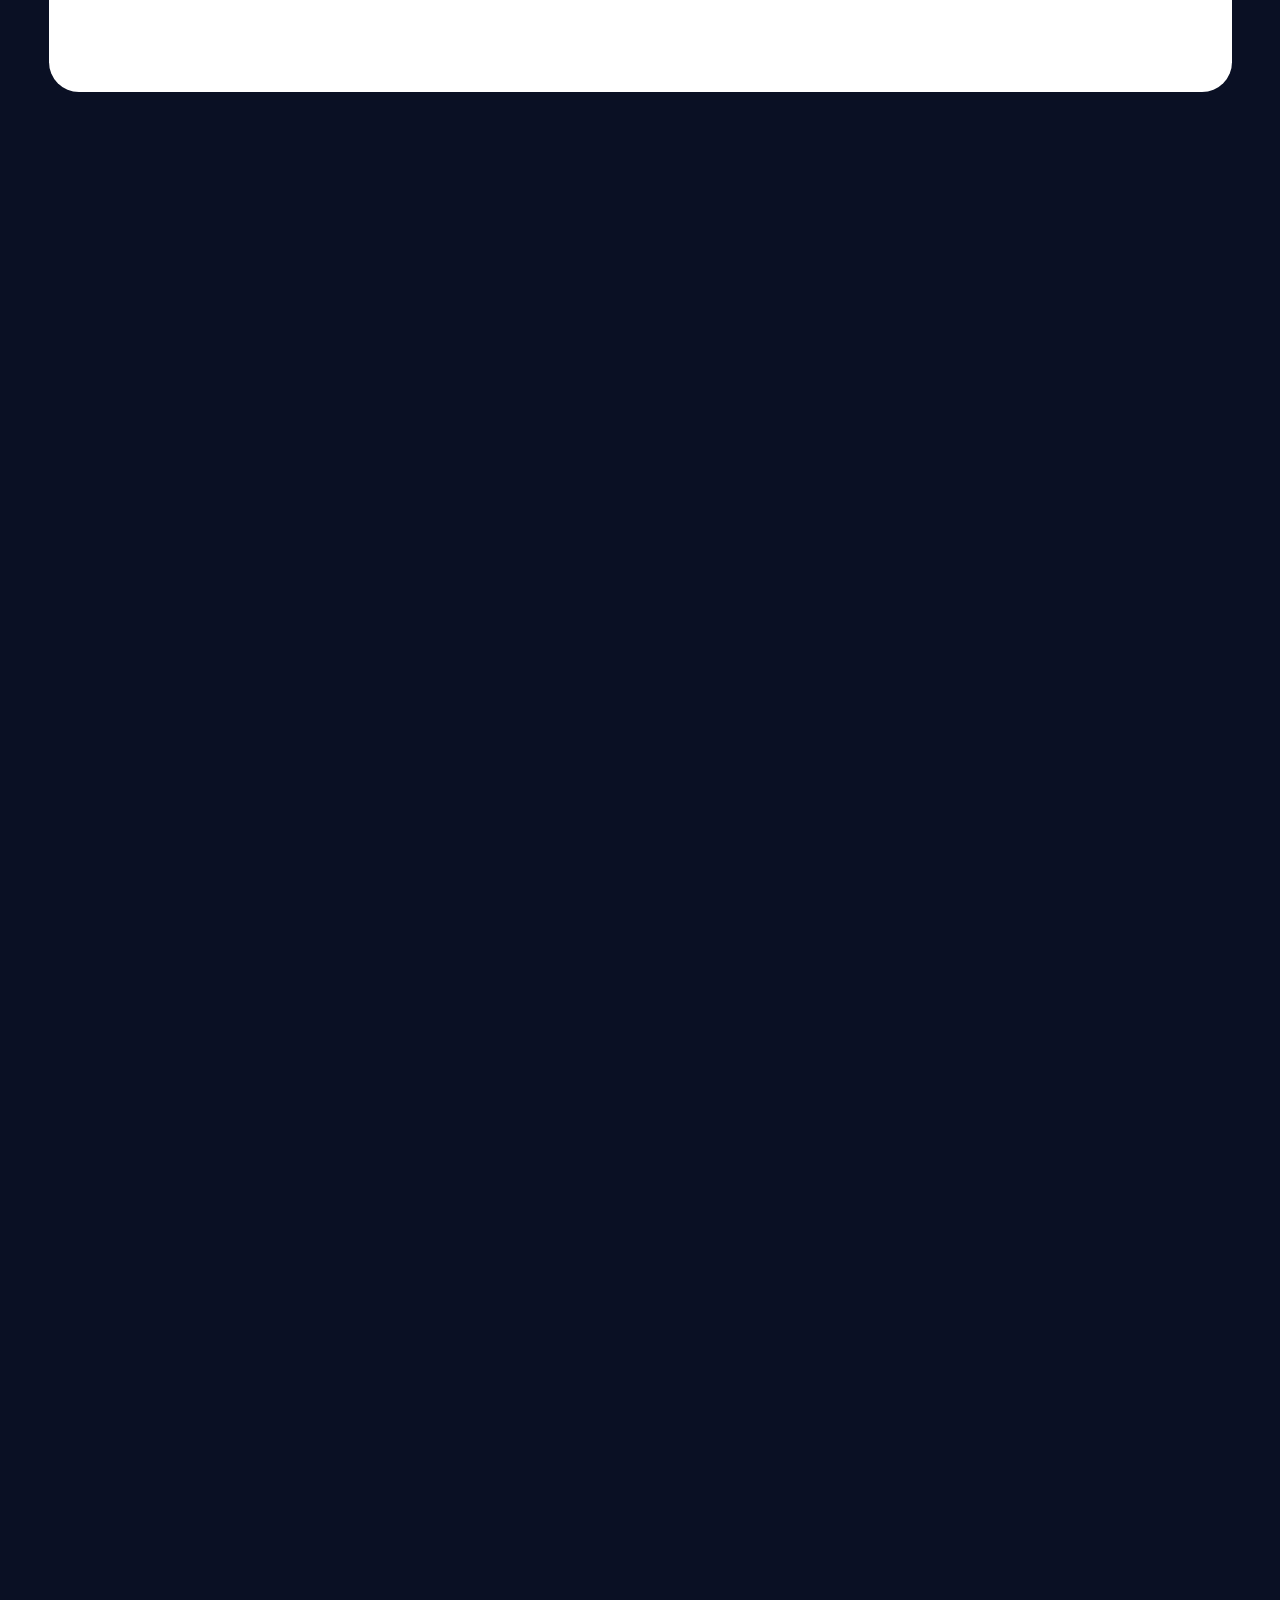
==== commit 006e6a74: "updated scroll" ====
--- a/index.html
+++ b/index.html
@@ -19,11 +19,11 @@
         <a class="main-nav__link" href="#about">About</a>
         <a class="main-nav__link" href="#projects">Works</a>
       </nav>
-      <a
+      <button
         class="navigate-link"
-        href="assets/RoshanGiri_CV_August2026_02.pdf"
-        target="_blank"
-        rel="noreferrer"
+        type="button"
+        aria-haspopup="dialog"
+        aria-controls="cv-viewer"
       >
         View my CV
         <span aria-hidden="true">
@@ -39,8 +39,19 @@
             />
           </svg>
         </span>
-      </a>
+      </button>
     </header>
+
+    <div
+      class="page-progress"
+      role="progressbar"
+      aria-label="Page scroll progress"
+      aria-valuemin="0"
+      aria-valuemax="100"
+      aria-valuenow="0"
+    >
+      <span aria-hidden="true"></span>
+    </div>
 
     <main>
       <div class="hero-stage" id="home">
@@ -118,7 +129,15 @@
             href="#about"
             aria-label="Scroll to introduction"
           >
-            <img src="assets/scroll-icon.svg" alt="" />
+            <svg
+              class="hero__scroll-cue-icon"
+              viewBox="0 0 24 24"
+              aria-hidden="true"
+              focusable="false"
+            >
+              <path d="M12 4v15m-6-6 6 6 6-6" />
+            </svg>
+            <span>Scroll down</span>
           </a>
         </section>
         <div class="hero-stage__spacer" aria-hidden="true"></div>
@@ -170,20 +189,20 @@
                   aria-expanded="false"
                 >
                   <span class="about-info-card__title">Education</span>
-                  <strong>4th Year Aerospace Undergraduate</strong>
-                  <span class="about-info-card__summary">IOE Pulchowk Campus</span>
+                  <strong>School Leaving Certificate</strong>
+                  <span class="about-info-card__summary">GPA: 3.08/4.00 · 2079 B.S.</span>
                   <span class="about-info-card__arrow" aria-hidden="true">↗</span>
                 </button>
                 <button
                   class="about-info-card"
                   type="button"
-                  data-about-card="currently"
+                  data-about-card="experience"
                   aria-controls="about-expanded-content"
                   aria-expanded="false"
                 >
-                  <span class="about-info-card__title">Currently</span>
-                  <strong>Student</strong>
-                  <span class="about-info-card__summary">Looking for opportunities</span>
+                  <span class="about-info-card__title">Experience</span>
+                  <strong>Design, research &amp; UI/UX</strong>
+                  <span class="about-info-card__summary">Experience, leadership &amp; activities</span>
                   <span class="about-info-card__arrow" aria-hidden="true">↗</span>
                 </button>
                 <button
@@ -194,7 +213,7 @@
                   aria-expanded="false"
                 >
                   <span class="about-info-card__title">Skills</span>
-                  <strong>CAD &amp; Graphics</strong>
+                  <strong>Engineering &amp; design</strong>
                   <span class="about-info-card__summary">Explore more skills</span>
                   <span class="about-info-card__arrow" aria-hidden="true">↗</span>
                 </button>
@@ -206,8 +225,8 @@
                   aria-expanded="false"
                 >
                   <span class="about-info-card__title">Interests</span>
-                  <strong>Aircraft &amp; Spacecraft</strong>
-                  <span class="about-info-card__summary">Explore more interests</span>
+                  <strong>Aeronautics &amp; spaceflight</strong>
+                  <span class="about-info-card__summary">Research, data &amp; design</span>
                   <span class="about-info-card__arrow" aria-hidden="true">↗</span>
                 </button>
               </nav>
@@ -226,16 +245,6 @@
             <h2 id="projects-title">Project &amp; Works</h2>
             <div class="projects-section__subline">
               <h3>Selected explorations</h3>
-              <div class="project-progress" aria-label="Choose a project">
-                <button
-                  class="is-active"
-                  type="button"
-                  aria-label="Show project 1"
-                  aria-current="true"
-                ></button>
-                <button type="button" aria-label="Show project 2"></button>
-                <button type="button" aria-label="Show project 3"></button>
-              </div>
             </div>
             <p class="projects-section__intro">
               Aerospace thinking, digital craft, and the ideas in between.
@@ -324,6 +333,16 @@
                 </a>
               </div>
             </article>
+          </div>
+          <div class="project-progress" aria-label="Choose a project">
+            <button
+              class="is-active"
+              type="button"
+              aria-label="Show project 1"
+              aria-current="true"
+            ></button>
+            <button type="button" aria-label="Show project 2"></button>
+            <button type="button" aria-label="Show project 3"></button>
           </div>
         </div>
       </section>
@@ -412,5 +431,34 @@
         </div>
       </footer>
     </main>
+    <dialog class="cv-viewer" id="cv-viewer" aria-labelledby="cv-viewer-title">
+      <div class="cv-viewer__header">
+        <h2 id="cv-viewer-title">Roshan Giri — CV</h2>
+        <div class="cv-viewer__actions">
+          <a
+            class="cv-viewer__download"
+            href="assets/RoshanGiri_CV_August2026_02.pdf"
+            download
+          >
+            Download PDF
+          </a>
+          <button class="cv-viewer__close" type="button" aria-label="Close CV">
+            <span aria-hidden="true">&times;</span>
+          </button>
+        </div>
+      </div>
+      <iframe
+        class="cv-viewer__document"
+        src="assets/RoshanGiri_CV_August2026_02.pdf#toolbar=1&navpanes=0&view=FitH"
+        title="Roshan Giri's CV"
+      >
+        <p>
+          Your browser cannot display this PDF.
+          <a href="assets/RoshanGiri_CV_August2026_02.pdf" download>
+            Download the CV
+          </a>
+        </p>
+      </iframe>
+    </dialog>
   </body>
 </html>
--- a/styles.css
+++ b/styles.css
@@ -1,221 +1,722 @@
 @font-face {
+
   font-family: "Montserrat";
+
   src: url("assets/fonts/montserrat-variable.woff2") format("woff2");
+
   font-style: normal;
+
   font-weight: 400 700;
+
   font-display: swap;
-}
+
+}
+
+
 
 @font-face {
+
   font-family: "Unbounded";
+
   src: url("assets/fonts/unbounded-variable.woff2") format("woff2");
+
   font-style: normal;
+
   font-weight: 600 700;
+
   font-display: swap;
-}
+
+}
+
+
 
 @font-face {
+
   font-family: "Kaushan Script";
+
   src: url("assets/fonts/kaushan-script.woff2") format("woff2");
+
   font-style: normal;
+
   font-weight: 400;
+
   font-display: swap;
-}
+
+}
+
+
 
 :root {
+
   color: #0a1024;
+
   background: #0a1024;
+
   font-family: "Montserrat", Arial, sans-serif;
+
   font-synthesis: none;
+
   text-rendering: optimizeLegibility;
+
   --panel-gap: clamp(16px, 2.5vh, 22px);
+
   --header-height: 42px;
-  scroll-behavior: smooth;
+  /* scroll-behavior: smooth removed: it fights wheel input and JS-driven scrolling.
+
+     Use element.scrollIntoView({ behavior: "smooth" }) in JS for nav clicks instead. */
   scroll-padding-top: 0;
 }
 
+
+
 * {
+
   box-sizing: border-box;
-}
+
+}
+
+
 
 html,
+
 body {
+
   min-width: 320px;
+
   min-height: 100%;
+
   margin: 0;
+
   scrollbar-width: none;
+
   -ms-overflow-style: none;
-}
+
+}
+
+
 
 html::-webkit-scrollbar,
+
 body::-webkit-scrollbar {
+
   display: none;
-}
+
+}
+
+
 
 body {
+
   overflow-x: hidden;
-}
+
+}
+
+
 
 body.intro-complete .hero__shade {
+
   animation: hero-fade-in 800ms ease-out 150ms both;
-}
+
+}
+
+
 
 body.intro-complete .hero__stars {
+
   animation: hero-rise-in 900ms cubic-bezier(0.22, 1, 0.36, 1) 220ms both;
-}
+
+}
+
+
 
 body.intro-complete .hero__fireflies {
+
   animation: hero-fade-in 900ms ease-out 650ms both;
-}
+
+}
+
+
 
 main {
+
   --panel-top-offset: calc(2 * var(--panel-gap) + var(--header-height));
+
   --panel-bottom-gap: var(--panel-gap);
+
   --panel-height: calc(100vh - var(--panel-top-offset) - var(--panel-bottom-gap));
+
   --panel-height: calc(100svh - var(--panel-top-offset) - var(--panel-bottom-gap));
+
+  --section-transition-distance: calc(
+    (var(--panel-height) + var(--panel-bottom-gap)) * 0.24
+  );
+
   --section-side-inset: clamp(14px, 3.8vw, 72px);
+
   --section-content-inset: clamp(20px, 3.75vw, 72px);
+
   --project-card-gap: clamp(18px, 3vw, 48px);
+
   --card-section-gap: clamp(0px, 1.2vh, 12px);
+
   display: flow-root;
+
   position: relative;
+
   z-index: 0;
+
   isolation: isolate;
-}
+
+}
+
+
 
 main::after {
   content: "";
   display: block;
-  height: calc(100svh + var(--panel-top-offset));
-}
+  height: var(--section-transition-distance);
+}
+
+
 
 img {
+
   display: block;
-}
+
+}
+
+
 
 a,
+
 button {
+
   -webkit-tap-highlight-color: transparent;
+
   transition: filter 180ms ease;
-}
+
+}
+
+
 
 a:hover,
+
 button:hover {
+
   filter: brightness(0.92);
-}
+
+}
+
+
 
 a:focus-visible,
+
 button:focus-visible,
+
 input:focus-visible {
+
   outline: 3px solid #7180ff;
+
   outline-offset: 3px;
-}
+
+}
+
+
 
 .site-header {
+
   position: fixed;
+
   z-index: 20;
+
   top: var(--panel-gap);
+
   right: 3.85%;
+
   left: 3.85%;
+
   display: flex;
+
   align-items: center;
+
   justify-content: space-between;
+
   pointer-events: none;
-}
+
+}
+
+
+.page-progress {
+
+  position: fixed;
+
+  z-index: 19;
+
+  top: 50%;
+
+  right: 12px;
+
+  width: 6px;
+
+  height: clamp(120px, 24vh, 190px);
+
+  overflow: hidden;
+
+  border-radius: 999px;
+
+  border: 1px solid rgb(10 16 36 / 18%);
+
+  background: #fff;
+
+  box-shadow: 0 1px 8px rgb(10 16 36 / 22%);
+
+  pointer-events: none;
+
+  transform: translateY(-50%);
+
+}
+
+
+
+.page-progress span {
+
+  position: absolute;
+
+  inset: 0;
+
+  display: block;
+
+  width: 100%;
+
+  height: 100%;
+
+  border-radius: inherit;
+
+  background: #3744d2;
+
+  transform: scaleY(0);
+
+  transform-origin: top;
+
+  transition: transform 80ms linear;
+
+}
+
+
 
 .main-nav,
+
 .navigate-link {
+
   display: flex;
+
   height: var(--header-height);
+
   align-items: center;
+
   border-radius: 999px;
+
   pointer-events: auto;
-}
+
+}
+
+
 
 .main-nav {
+
   gap: 2px;
+
   padding: 2px;
+
   border: 3px solid #fff;
+
   background: #fff;
+
   box-shadow: 0 2px 10px rgb(0 0 0 / 12%);
-}
+
+}
+
+
 
 .main-nav__link,
+
 .navigate-link {
+
   color: #3744d2;
+
   font-size: 13px;
+
   font-weight: 600;
+
   text-decoration: none;
-}
+
+}
+
+
 
 .main-nav__link {
+
   padding: 8px 17px;
+
   border-radius: 999px;
-}
+
+}
+
+
 
 .main-nav__link:hover,
+
 .main-nav__link.is-active {
+
   color: #fff;
+
   background: #3744d2;
-}
+
+}
+
+
 
 .cta-button {
+
   display: inline-flex;
+
   align-items: center;
+
   justify-content: center;
+
   border: 0;
+
   border-radius: 999px;
+
   color: #fff;
+
   background: #3744d2;
+
   font: inherit;
+
   font-size: 13px;
+
   font-weight: 700;
+
   text-decoration: none;
+
   cursor: pointer;
+
+  transition:
+
+    background-color 180ms ease,
+
+    box-shadow 180ms ease,
+
+    transform 180ms ease;
+
+}
+
+
+
+.cta-button:hover {
+
+  background: #2935b5;
+
+  box-shadow: 0 5px 14px rgb(10 16 36 / 18%);
+
+  filter: none;
+
+  transform: translateY(-2px);
+
+}
+
+
+
+.navigate-link {
+
+  gap: 10px;
+
+  padding: 8px 14px;
+
+  border: 0;
+
+  background: #fff;
+
+  box-shadow: 0 2px 10px rgb(0 0 0 / 12%);
+
+  font-family: inherit;
+
+  cursor: pointer;
+
+}
+
+
+
+.navigate-link span {
+
+  display: grid;
+
+  width: 22px;
+
+  height: 22px;
+
+  place-items: center;
+
+  border-radius: 50%;
+
+  color: #fff;
+
+  background: #3744d2;
+
+  font-size: 12px;
+
+}
+
+
+
+.navigate-link span svg {
+
+  display: block;
+
+}
+
+
+
+.cv-viewer {
+
+  width: min(1100px, calc(100vw - 32px));
+
+  height: min(900px, calc(100svh - 32px));
+
+  max-width: none;
+
+  max-height: none;
+
+  padding: 0;
+
+  overflow: hidden;
+
+  border: 1px solid rgb(55 68 210 / 35%);
+
+  border-radius: clamp(16px, 2vw, 24px);
+
+  color: #f4f4ff;
+
+  background: #0a1024;
+
+  box-shadow:
+    0 32px 80px rgb(0 0 0 / 55%),
+    0 0 0 1px rgb(55 68 210 / 20%) inset;
+
+}
+
+
+
+.cv-viewer::backdrop {
+
+  background: rgb(5 9 24 / 78%);
+
+  backdrop-filter: blur(14px);
+
+  -webkit-backdrop-filter: blur(14px);
+
+}
+
+
+
+.cv-viewer[open] {
+
+  display: flex;
+
+  flex-direction: column;
+
+}
+
+
+
+.cv-viewer__header {
+
+  display: flex;
+
+  min-height: 68px;
+
+  align-items: center;
+
+  justify-content: space-between;
+
+  gap: 16px;
+
+  padding: 12px 16px 12px 24px;
+
+  border-bottom: 1px solid rgb(55 68 210 / 28%);
+
+  color: #ffffff;
+
+  background: linear-gradient(
+    135deg,
+    rgb(55 68 210 / 18%) 0%,
+    rgb(10 16 36 / 0%) 60%
+  );
+
+}
+
+
+
+.cv-viewer__header h2 {
+
+  margin: 0;
+
+  font-family: "Unbounded", Arial, sans-serif;
+
+  font-size: clamp(13px, 1.1vw, 16px);
+
+  font-weight: 700;
+
+  letter-spacing: -0.02em;
+
+}
+
+
+
+.cv-viewer__actions {
+
+  display: flex;
+
+  align-items: center;
+
+  gap: 12px;
+
+}
+
+
+
+.cv-viewer__download,
+
+.cv-viewer__close {
+
+  display: inline-flex;
+
+  min-height: 38px;
+
+  align-items: center;
+
+  justify-content: center;
+
+  border: 0;
+
+  border-radius: 999px;
+
+  font: inherit;
+
+  font-size: 13px;
+
+  font-weight: 700;
+
+  text-decoration: none;
+
+  cursor: pointer;
+
   transition:
     background-color 180ms ease,
     box-shadow 180ms ease,
-    transform 180ms ease;
-}
-
-.cta-button:hover {
+    transform 180ms ease,
+    filter 180ms ease;
+
+}
+
+
+
+.cv-viewer__download {
+
+  padding: 0 18px;
+
+  color: #ffffff;
+
+  background: #3744d2;
+
+  box-shadow: 0 4px 14px rgb(55 68 210 / 35%);
+
+}
+
+
+
+.cv-viewer__download:hover {
+
   background: #2935b5;
-  box-shadow: 0 5px 14px rgb(10 16 36 / 18%);
+
+  box-shadow: 0 6px 18px rgb(55 68 210 / 45%);
+
   filter: none;
+
   transform: translateY(-2px);
-}
-
-.navigate-link {
-  gap: 10px;
-  padding: 8px 14px;
+
+}
+
+
+
+.cv-viewer__close {
+
+  width: 38px;
+
+  padding: 0;
+
+  color: #0a1024;
+
+  background: rgb(255 255 255 / 92%);
+
+  font-size: 22px;
+
+  line-height: 1;
+
+}
+
+
+
+.cv-viewer__close:hover {
+
+  background: #ffffff;
+
+  filter: none;
+
+  transform: scale(1.08);
+
+}
+
+
+
+.cv-viewer__document {
+
+  display: block;
+
+  width: 100%;
+
+  min-height: 0;
+
+  flex: 1;
+
+  border: 0;
+
   background: #fff;
-  box-shadow: 0 2px 10px rgb(0 0 0 / 12%);
-}
-
-.navigate-link span {
-  display: grid;
-  width: 22px;
-  height: 22px;
-  place-items: center;
-  border-radius: 50%;
-  color: #fff;
-  background: #3744d2;
-  font-size: 12px;
-}
-
-.navigate-link span svg {
-  display: block;
-}
+
+}
+
+
 
 .hero-stage {
+
   position: relative;
+
   height: 100vh;
+
   height: 100svh;
-}
+
+}
+
+
 
 .hero-stage__spacer {
+
   height: 100%;
-}
+
+}
+
+
 
 .hero {
   --parallax-x: 0;
@@ -229,458 +730,936 @@
   isolation: isolate;
   color: #f4f4ff;
   background: #0a1024;
-  transition:
-    filter 450ms ease,
-    transform 450ms ease;
-}
-
-body.has-scrolled .hero {
-  filter: blur(clamp(4px, 0.55vw, 8px));
-  transform: scale(1.02);
-}
-
-.hero__scene,
-.hero__scene img,
-.hero__shade,
-.hero__stars,
-.hero__fireflies {
+  contain: paint;
+  will-change: transform;
+  transition: transform 180ms ease;
+}
+
+/*
+ * Keep the blur layer stationary. Fading the overlay is cheaper than
+ * animating filter: blur() on the full-screen hero and its descendants.
+ */
+.hero::after {
   position: absolute;
+  z-index: 4;
   inset: 0;
-}
-
-.hero__scene {
-  z-index: -3;
-  overflow: hidden;
-}
-
-.hero__clouds {
-  position: absolute;
-  z-index: -1;
-  inset: 0;
-  overflow: hidden;
-  pointer-events: none;
-}
-
-.hero__cloud {
-  position: absolute;
-  left: 0;
-  width: var(--cloud-width);
-  height: auto;
+  content: "";
   opacity: 0;
   pointer-events: none;
+  backdrop-filter: blur(5px);
+  -webkit-backdrop-filter: blur(5px);
+  transition: opacity 120ms ease;
+}
+
+body.has-scrolled .hero {
+  transform: scale(1.01);
+}
+
+body.has-scrolled .hero::after {
+  opacity: 1;
+}
+
+
+
+/* Pause hero animations once blurred: avoids re-blurring the full viewport every frame */
+
+body.has-scrolled .hero__stars i,
+
+body.has-scrolled .hero__fireflies i,
+
+body.has-scrolled .hero__cloud {
+
+  animation-play-state: paused;
+
+}
+
+
+
+.hero__scene,
+
+.hero__scene img,
+
+.hero__shade,
+
+.hero__stars,
+
+.hero__fireflies {
+
+  position: absolute;
+
+  inset: 0;
+
+}
+
+
+
+.hero__scene {
+
+  z-index: -3;
+
+  overflow: hidden;
+
+}
+
+
+
+.hero__clouds {
+
+  position: absolute;
+
+  z-index: -1;
+
+  inset: 0;
+
+  overflow: hidden;
+
+  pointer-events: none;
+
+}
+
+
+
+.hero__cloud {
+
+  position: absolute;
+
+  left: 0;
+
+  width: var(--cloud-width);
+
+  height: auto;
+
+  opacity: 0;
+
+  pointer-events: none;
+
   user-select: none;
+
   will-change: transform, opacity;
-}
+
+}
+
+
 
 .hero__cloud.is-animating {
+
   animation: cloud-drift var(--cloud-duration) linear both;
-}
+
+}
+
+
 
 .hero__cloud--top {
+
   --cloud-width: clamp(100px, 13vw, 230px);
+
   top: 5%;
-}
+
+}
+
+
 
 .hero__cloud--mountain-one {
+
   --cloud-width: clamp(145px, 20vw, 350px);
+
   top: 42%;
-}
+
+}
+
+
 
 .hero__cloud--mountain-two {
+
   --cloud-width: clamp(120px, 17vw, 300px);
+
   top: 49%;
-}
+
+}
+
+
 
 @keyframes cloud-drift {
+
   0% {
+
     opacity: 0;
+
     transform: translate3d(-100%, 0, 0);
-  }
+
+  }
+
   8% {
+
     opacity: 0.8;
-  }
+
+  }
+
   24% {
+
     opacity: 0.8;
+
     transform: translate3d(0, 0, 0);
-  }
+
+  }
+
   46% {
+
     opacity: 0;
+
     transform: translate3d(25vw, 0, 0);
-  }
-}
+
+  }
+
+}
+
+
 
 .hero__scene .hero__sky {
+
   object-position: center;
-}
+
+}
+
+
 
 .hero__aircraft-wrap {
+
   position: absolute;
+
   z-index: 1;
+
   top: 31.7%;
+
   left: 29.68%;
+
   width: 8.18%;
+
   height: 7.05%;
+
   animation: hero-rise-in 900ms cubic-bezier(0.22, 1, 0.36, 1) 320ms both;
-}
+
+}
+
+
 
 .hero__scene img {
+
   width: 100%;
+
   height: 100%;
+
   max-width: none;
+
   object-fit: cover;
+
   pointer-events: none;
+
   user-select: none;
+
   will-change: transform;
+
   transition: transform 180ms ease-out;
-}
+
+}
+
+
 
 .hero__sky {
+
   transform: scale(1.04)
+
     translate(calc(var(--parallax-x) * -10px), calc(var(--parallax-y) * -8px));
-}
+
+}
+
+
 
 .hero__landscape {
+
   position: absolute;
+
   z-index: 3;
+
   inset: 0;
+
   width: 100%;
+
   height: 100%;
+
   object-fit: cover;
+
   object-position: center bottom;
+
   pointer-events: none;
+
   user-select: none;
+
   will-change: transform;
+
   transition: transform 180ms ease-out;
+
   transform: scale(1.08)
+
     translate(
+
       calc(var(--parallax-x) * 17px),
+
       calc(2vh + var(--parallax-y) * 12px)
+
     );
-}
+
+}
+
+
 
 .hero__scene .hero__aircraft {
+
   width: 100%;
+
   height: 100%;
+
   object-fit: contain;
+
   transform: translate(
+
     calc(var(--parallax-x) * 32px),
+
     calc(var(--parallax-y) * 23px)
+
   );
-}
+
+}
+
+
 
 .hero__shade {
+
   z-index: -2;
+
   height: 58%;
+
   background: linear-gradient(
+
     184deg,
+
     rgb(11 10 69 / 42%) -15%,
+
     rgb(47 46 91 / 0%) 86%
+
   );
+
   pointer-events: none;
-}
+
+}
+
+
 
 .hero__stars {
+
   z-index: 1;
+
   height: 48%;
+
   overflow: hidden;
+
   pointer-events: none;
-}
+
+}
+
+
 
 .hero__stars i {
+
   position: absolute;
+
   display: block;
+
   top: var(--star-top);
+
   left: var(--star-left);
+
   width: clamp(72px, 8vw, 150px);
+
   height: 1px;
+
   border-radius: 999px;
+
   background: linear-gradient(90deg, transparent, #bedaff47, #f4f9ff);
+
   box-shadow: 2px 0 4px #bfdeffe6;
+
   opacity: 0;
+
   transform: rotate(34deg);
+
   transform-origin: right center;
+
   animation: meteor-shower var(--star-duration) linear var(--star-delay)
+
     infinite;
-}
+
+}
+
+
 
 .hero__stars i::after {
+
   position: absolute;
+
   top: 50%;
+
   right: -2px;
+
   width: 3px;
+
   height: 3px;
+
   content: "";
+
   border-radius: 50%;
+
   background: #fff;
+
   box-shadow: 0 0 5px 2px #c7e1ffe6, 0 0 11px 3px #77b0ff8c;
+
   transform: translateY(-50%);
-}
+
+}
+
+
 
 .hero__stars i:nth-child(1) {
+
   --star-top: 18%;
+
   --star-left: 12%;
+
   --star-duration: 9s;
+
   --star-delay: -3s;
-}
+
+}
+
+
 
 .hero__stars i:nth-child(2) {
+
   --star-top: 43%;
+
   --star-left: 57%;
+
   --star-duration: 12s;
+
   --star-delay: -8s;
-}
+
+}
+
+
 
 .hero__stars i:nth-child(3) {
+
   --star-top: 66%;
+
   --star-left: 79%;
+
   --star-duration: 10s;
+
   --star-delay: -5s;
-}
+
+}
+
+
 
 .hero__stars i:nth-child(4) {
+
   --star-top: 8%;
+
   --star-left: 39%;
+
   --star-duration: 14s;
+
   --star-delay: -12s;
-}
+
+}
+
+
 
 @keyframes meteor-shower {
+
   0%,
+
   64% {
+
     opacity: 0;
+
     transform: translate3d(0, 0, 0) rotate(34deg);
-  }
+
+  }
+
   67% {
+
     opacity: 0.9;
-  }
+
+  }
+
   70% {
+
     opacity: 0.75;
+
     transform: translate3d(8vw, 10vh, 0) rotate(34deg);
-  }
+
+  }
+
   74%,
+
   100% {
+
     opacity: 0;
+
     transform: translate3d(18vw, 22vh, 0) rotate(34deg);
-  }
-}
+
+  }
+
+}
+
+
 
 .hero__copy {
+
   position: absolute;
+
   z-index: 6;
+
   top: clamp(136px, 21.7vh, 260px);
+
   left: 3.83%;
+
   right: 3.83%;
-}
+
+}
+
+
 
 .hero__copy > * {
+
   animation: hero-rise-in 780ms cubic-bezier(0.22, 1, 0.36, 1) both;
-}
+
+}
+
+
 
 .hero__hello {
+
   position: relative;
+
   z-index: 1;
+
   margin: 0;
+
   font-family: "Kaushan Script", "Brush Script MT", cursive;
+
   font-size: clamp(42px, 4.66vw, 90px);
+
   line-height: 1;
+
   animation-delay: 80ms;
-}
+
+}
+
+
 
 .hero__copy h1 {
+
   width: max-content;
+
   max-width: 100%;
+
   margin: -0.12em 0 0;
+
   font-family: "Unbounded", Arial, sans-serif;
+
   font-size: clamp(48px, min(8.85vw, 17vh), 170px);
+
   font-weight: 700;
+
   line-height: 1;
+
   letter-spacing: -0.055em;
+
   white-space: nowrap;
+
   animation-delay: 210ms;
-}
+
+}
+
+
 
 .hero__role {
+
   margin: -0.15em 0 0;
+
   font-family: "Unbounded", Arial, sans-serif;
+
   font-size: clamp(14px, 1.55vw, 30px);
+
   font-weight: 600;
+
   line-height: 1;
+
   white-space: nowrap;
+
   animation-delay: 340ms;
-}
+
+}
+
+
 
 .hero__cards {
+
   position: absolute;
+
   z-index: 5;
+
   top: 60.25%;
+
   left: 3.83%;
+
   display: grid;
+
   grid-template-columns: repeat(3, minmax(0, 1fr));
+
   gap: clamp(16px, 1.2vw, 24px);
+
   width: min(60.43%, 1160px);
-}
+
+}
+
+
 
 .hero__cards > * {
+
   animation: hero-rise-in 850ms cubic-bezier(0.22, 1, 0.36, 1) both;
-}
+
+}
+
+
 
 .hero__cards > :nth-child(1) {
+
   animation-delay: 420ms;
-}
+
+}
+
+
 
 .hero__cards > :nth-child(2) {
+
   animation-delay: 550ms;
-}
+
+}
+
+
 
 .hero__cards > :nth-child(3) {
+
   animation-delay: 680ms;
-}
+
+}
+
+
 
 .hero__about-card,
+
 .hero__stat-card {
+
   height: clamp(118px, 11.36vw, 262px);
+
   border-radius: clamp(12px, 1.03vw, 24px);
+
   background: #fff;
-}
+
+}
+
+
 
 .hero__about-card {
+
   padding: clamp(14px, 1.29vw, 30px);
+
   color: #0a1024;
+
   box-shadow: 0 18px 16px rgb(0 0 0 / 28%);
-}
+
+}
+
+
 
 .hero__about-card p {
+
   margin: 0;
+
   font-size: clamp(12px, 1.03vw, 20px);
+
   line-height: 1.42;
-}
+
+}
+
+
 
 .hero__stat-stack {
+
   position: relative;
+
   height: clamp(118px, 11.36vw, 262px);
-}
+
+}
+
+
 
 .hero__stat-stack::before,
+
 .hero__stat-stack::after {
+
   position: absolute;
+
   inset: 0;
+
   content: "";
+
   border-radius: clamp(12px, 1.03vw, 24px);
+
   background: #e6e6ea;
-}
+
+}
+
+
 
 .hero__stat-stack::before {
+
   opacity: 0.2;
+
   transform: translate(clamp(7px, 0.775vw, 18px));
-}
+
+}
+
+
 
 .hero__stat-stack::after {
+
   opacity: 0.6;
+
   transform: translate(clamp(4px, 0.387vw, 9px));
-}
+
+}
+
+
 
 .hero__stat-card {
+
   position: relative;
+
   z-index: 1;
+
   display: flex;
+
   flex-direction: column;
+
   align-items: center;
+
   justify-content: center;
+
   gap: clamp(4px, 0.516vw, 12px);
+
   box-shadow: 0 18px 16px rgb(0 0 0 / 20%);
-}
+
+}
+
+
 
 .hero__stat-card strong {
+
   color: #3744d2;
+
   font-family: "Unbounded", Arial, sans-serif;
+
   font-size: clamp(19px, 1.55vw, 36px);
-}
+
+}
+
+
 
 .hero__stat-card span {
+
   color: rgb(10 16 36 / 60%);
+
   font-size: clamp(9px, 0.775vw, 18px);
+
   letter-spacing: 0.05em;
+
   text-align: center;
+
   text-transform: uppercase;
-}
+
+}
+
+
 
 @keyframes hero-rise-in {
+
   from {
+
     opacity: 0;
+
     transform: translate3d(0, 24px, 0);
-  }
+
+  }
+
   to {
+
     opacity: 1;
+
     transform: translate3d(0, 0, 0);
-  }
-}
+
+  }
+
+}
+
+
 
 @keyframes hero-fade-in {
+
   from {
+
     opacity: 0;
-  }
+
+  }
+
   to {
+
     opacity: 1;
-  }
-}
+
+  }
+
+}
+
+
 
 .hero__fireflies {
+
   z-index: 4;
+
   overflow: hidden;
+
   pointer-events: none;
+
   mix-blend-mode: screen;
-}
+
+}
+
+
 
 .hero__fireflies i {
+
   position: absolute;
+
   top: var(--top);
+
   left: var(--left);
+
   width: var(--size);
+
   height: var(--size);
+
   border-radius: 50%;
+
   background: #fff9b5;
+
   box-shadow: 0 0 6px 2px #ffe65ef0, 0 0 16px 5px #f7ae38aa;
+
   opacity: 0;
+
   animation: firefly-flight var(--duration) ease-in-out var(--delay) infinite
+
       alternate,
+
     firefly-glow 3.6s ease-in-out var(--delay) infinite;
-}
+
+}
+
+
 
 @keyframes firefly-flight {
+
   0% {
+
     transform: translate3d(-5px, 8px, 0);
-  }
+
+  }
+
   35% {
+
     transform: translate3d(12px, -8px, 0);
-  }
+
+  }
+
   68% {
+
     transform: translate3d(-8px, -18px, 0);
-  }
+
+  }
+
   100% {
+
     transform: translate3d(14px, -26px, 0);
-  }
-}
+
+  }
+
+}
+
+
 
 @keyframes firefly-glow {
+
   0%,
+
   100% {
+
     opacity: 0.14;
-  }
+
+  }
+
   48% {
+
     opacity: 0.96;
-  }
+
+  }
+
   72% {
+
     opacity: 0.38;
-  }
-}
+
+  }
+
+}
+
+
 
 .about-section,
+
 .projects-section {
+
   position: sticky;
+
   isolation: isolate;
+
   overflow: clip;
+
   background: transparent;
-}
+
+}
+
+
 
 .about-section,
 .projects-section,
@@ -693,1550 +1672,3206 @@
   border-radius: clamp(22px, 2.34vw, 30px);
 }
 
+
+
 .about-section.is-stacked-away,
+
 .projects-section.is-stacked-away,
+
 .footer.is-stacked-away {
+
   opacity: 0;
+
   pointer-events: none;
-}
+
+}
+
+
 
 .projects-section.is-flip-pending,
+
 .footer.is-flip-pending {
+
   visibility: hidden;
+
   pointer-events: none;
-}
+
+}
+
+
 
 .about-section,
+
 .projects-section,
+
 .footer {
-  transition: opacity 180ms ease;
+
+  transition: opacity 120ms ease;
+
   --flip-angle: 0deg;
+
   backface-visibility: hidden;
+
   transform: perspective(clamp(1400px, 450vw, 7000px))
+
     rotateY(var(--flip-angle));
+
   transform-origin: center;
+
   transform-style: preserve-3d;
+
   will-change: transform;
-}
+
+}
+
+
 
 .about-section {
+
   z-index: 1;
+
   padding: clamp(16px, 2.5vh, 24px) 0;
+
   background: #fff;
-}
+
+}
+
+
 
 .about-section.is-about-expanded {
+
   overflow-x: hidden;
+
   overflow-y: auto;
+
+  overscroll-behavior-y: auto;
+
   scrollbar-width: none;
-}
+
+}
+
+
 
 .about-section.is-about-expanded::-webkit-scrollbar {
+
   display: none;
-}
-
-.footer::-webkit-scrollbar {
+
+}
+
+
+
+@media (max-width: 700px) and (max-height: 700px) {
+
+  .about-section {
+
+    overflow-x: hidden;
+
+    overflow-y: auto;
+
+    overscroll-behavior-y: auto;
+
+    scrollbar-width: none;
+
+  }
+
+
+
+  .about-section::-webkit-scrollbar {
+
+    display: none;
+
+  }
+
+}
+
+
+
+.hero__scroll-cue {
+
+  position: absolute;
+
+  z-index: 7;
+
+  bottom: clamp(12px, 2vh, 24px);
+
+  left: 50%;
+
+  display: flex;
+
+  flex-direction: column;
+
+  align-items: center;
+
+  gap: 4px;
+
+  color: #fff;
+
+  font-size: 10px;
+
+  font-weight: 700;
+
+  letter-spacing: 0.13em;
+
+  text-decoration: none;
+
+  text-shadow: 0 1px 5px rgb(10 16 36 / 75%);
+
+  text-transform: uppercase;
+
+  transform: translateX(-50%);
+
+  animation:
+
+    scroll-bounce 1.8s ease-in-out infinite,
+
+    hero-fade-in 600ms ease-out 850ms both;
+
+}
+
+
+
+.hero__scroll-cue-icon {
+
+  width: 22px;
+
+  height: 22px;
+
+  fill: none;
+
+  stroke: currentColor;
+
+  stroke-linecap: round;
+
+  stroke-linejoin: round;
+
+  stroke-width: 2;
+
+  filter: drop-shadow(0 1px 4px rgb(10 16 36 / 65%));
+
+}
+
+
+body.has-scrolled .hero__scroll-cue {
+
+  visibility: hidden;
+
+  pointer-events: none;
+
+}
+
+
+
+@keyframes scroll-bounce {
+
+  0%,
+
+  100% {
+
+    transform: translate(-50%, 0);
+
+  }
+
+  50% {
+
+    transform: translate(-50%, 7px);
+
+  }
+
+}
+
+
+
+.about-section__content,
+
+.projects-section__content {
+
+  position: relative;
+
+  z-index: 1;
+
+  width: calc(100% - 2 * var(--section-content-inset));
+
+  max-width: 1776px;
+
+  margin: 0 auto;
+
+}
+
+
+
+.about-section__content {
+
+  padding-top: clamp(16px, 2.5vh, 28px);
+
+}
+
+
+
+.section-heading h2 {
+
+  margin: 0;
+
+  font-family: "Unbounded", Arial, sans-serif;
+
+  font-size: clamp(40px, 4.13vw, 80px);
+
+  font-weight: 700;
+
+  line-height: 1.25;
+
+  letter-spacing: -0.035em;
+
+}
+
+
+
+.section-heading__subline,
+
+.projects-section__subline {
+
+  display: flex;
+
+  align-items: center;
+
+}
+
+
+
+.section-heading__subline {
+
+  gap: 15px;
+
+  margin-top: 1px;
+
+}
+
+
+
+.section-heading__subline h3,
+
+.projects-section__subline h3 {
+
+  margin: 0;
+
+  font-family: "Unbounded", Arial, sans-serif;
+
+  font-size: clamp(15px, 1.14vw, 22px);
+
+  font-weight: 700;
+
+}
+
+
+
+.section-heading__subline span {
+
+  width: clamp(110px, 11.6vw, 223px);
+
+  height: 8px;
+
+  border-radius: 999px;
+
+  background: #3744d2;
+
+}
+
+
+
+.about-section__body {
+
+  display: grid;
+
+  grid-template-columns: minmax(280px, 33%) minmax(0, 1fr);
+
+  gap: clamp(24px, 2vw, 40px);
+
+  margin-top: clamp(32px, 3vw, 56px);
+
+}
+
+
+
+.about-section__portrait {
+
+  height: clamp(320px, min(34vw, 52vh), 620px);
+
+  overflow: hidden;
+
+  border-radius: 20px;
+
+}
+
+
+
+.about-section__portrait img {
+
+  width: 100%;
+
+  height: 100%;
+
+  object-fit: cover;
+
+}
+
+
+
+.about-section__details {
+
+  display: flex;
+
+  min-width: 0;
+
+  height: clamp(320px, min(34vw, 52vh), 620px);
+
+  flex-direction: column;
+
+  justify-content: flex-start;
+
+  gap: clamp(30px, 3.5vw, 48px);
+
+}
+
+
+
+.about-section__details p {
+
+  margin: 0;
+
+  max-width: 1122px;
+
+  font-size: clamp(14px, 1.03vw, 20px);
+
+  line-height: 1.63;
+
+}
+
+
+
+.about-section__content-swap {
+
+  position: relative;
+
+  display: grid;
+
+  align-content: start;
+
+  min-height: clamp(160px, 20vh, 205px);
+
+}
+
+
+
+.about-section__copy,
+
+.about-section__expanded-view {
+
+  grid-area: 1 / 1;
+
+  transition:
+
+    opacity 220ms ease,
+
+    transform 220ms ease,
+
+    visibility 0s linear 220ms;
+
+}
+
+
+
+.about-section__copy {
+
+  display: grid;
+
+  align-content: start;
+
+  gap: clamp(18px, 2vw, 32px);
+
+}
+
+
+
+.about-section__expanded-view {
+
+  display: grid;
+
+  grid-template-columns: repeat(2, minmax(0, 1fr));
+
+  align-content: start;
+
+  gap: 12px;
+
+  visibility: hidden;
+
+  opacity: 0;
+
+  transform: translateY(8px);
+
+}
+
+
+
+.about-section__details.is-expanded .about-section__copy {
+
+  visibility: hidden;
+
+  opacity: 0;
+
+  transform: translateY(-8px);
+
+}
+
+
+
+.about-section__details.is-expanded .about-section__expanded-view {
+
+  visibility: visible;
+
+  opacity: 1;
+
+  transform: translateY(0);
+
+  transition:
+
+    opacity 220ms ease,
+
+    transform 220ms ease,
+
+    visibility 0s;
+
+}
+
+
+.about-section__details.is-expanded {
+
+  height: auto;
+
+}
+
+
+
+.about-section__details.is-expanded .about-section__content-swap {
+
+  display: block;
+
+  min-height: 0;
+
+}
+
+
+
+.about-section__details.is-expanded .about-section__copy {
+
+  position: absolute;
+
+  inset: 0;
+
+}
+
+
+
+.about-section__details.is-expanded .about-section__expanded-view {
+
+  position: relative;
+
+  grid-area: auto;
+
+}
+
+
+
+.about-expanded-card {
+
+  min-height: 76px;
+
+  padding: 13px 15px;
+
+  border: 1px solid rgb(10 16 36 / 8%);
+
+  border-radius: 14px;
+
+  background: #fff;
+
+  box-shadow: 0 2px 8px rgb(10 16 36 / 5%);
+
+}
+
+
+
+.about-expanded-card h4 {
+
+  margin: 0 0 5px;
+
+  color: #3744d2;
+
+  font-family: "Unbounded", Arial, sans-serif;
+
+  font-size: clamp(12px, 0.85vw, 16px);
+
+  line-height: 1.4;
+
+}
+
+
+
+.about-expanded-card p {
+
+  color: rgb(10 16 36 / 72%);
+
+  font-size: clamp(11px, 0.73vw, 14px);
+
+  line-height: 1.45;
+
+}
+
+
+
+.about-section__details strong {
+
+  font-weight: 700;
+
+}
+
+
+
+.about-section__description {
+
+  opacity: 0.8;
+
+}
+
+
+
+.about-section__info-cards {
+
+  display: grid;
+
+  width: min(615px, 100%);
+
+  grid-template-columns: repeat(2, minmax(0, 1fr));
+
+  gap: 14px 12px;
+
+  margin: 0;
+
+}
+
+
+
+.about-info-card {
+
+  position: relative;
+
+  display: flex;
+
+  width: 100%;
+
+  min-height: 96px;
+
+  flex-direction: column;
+
+  align-items: flex-start;
+
+  justify-content: center;
+
+  gap: 3px;
+
+  padding: 12px 44px 12px 16px;
+
+  border: 1px solid rgb(10 16 36 / 5%);
+
+  border-radius: 15px;
+
+  color: inherit;
+
+  background: #fff;
+
+  box-shadow: 0 1px 3px rgb(0 0 0 / 13%);
+
+  font: inherit;
+
+  text-align: left;
+
+  cursor: pointer;
+
+  transition:
+
+    border-color 180ms ease,
+
+    box-shadow 180ms ease,
+
+    transform 180ms ease,
+
+    filter 180ms ease;
+
+}
+
+
+
+.about-info-card:hover,
+
+.about-info-card.is-active {
+
+  border-color: rgb(55 68 210 / 28%);
+
+  box-shadow: 0 10px 24px rgb(10 16 36 / 12%);
+
+}
+
+
+
+.about-info-card:hover {
+
+  transform: translateY(-3px);
+
+}
+
+
+
+.about-info-card__title {
+
+  color: #3744d2;
+
+  font-size: 12px;
+
+  font-weight: 700;
+
+  letter-spacing: 0.08em;
+
+  text-transform: uppercase;
+
+}
+
+
+
+.about-info-card strong {
+
+  font-size: clamp(13px, 0.9vw, 17px);
+
+  line-height: 1.35;
+
+}
+
+
+
+.about-info-card__summary {
+
+  color: rgb(10 16 36 / 65%);
+
+  font-size: clamp(11px, 0.73vw, 14px);
+
+  line-height: 1.35;
+
+}
+
+
+
+.about-info-card__arrow {
+
+  position: absolute;
+
+  top: 50%;
+
+  right: 14px;
+
+  display: grid;
+
+  width: 25px;
+
+  height: 25px;
+
+  place-items: center;
+
+  border-radius: 50%;
+
+  color: #fff;
+
+  background: #3744d2;
+
+  font-size: 14px;
+
+  transform: translateY(-50%);
+
+}
+
+
+
+.projects-section {
+
+  z-index: 2;
+
+  padding: clamp(16px, 2.5vh, 24px) 0;
+
+  background: #fff;
+
+}
+
+
+
+.projects-section__content {
+
+  display: flex;
+
+  height: 100%;
+
+  flex-direction: column;
+
+  padding-top: 12px;
+
+}
+
+
+
+.projects-section .section-heading {
+
+  display: grid;
+
+  grid-template-columns: minmax(0, 1fr) minmax(250px, 34%);
+
+  column-gap: 32px;
+
+  align-items: end;
+
+}
+
+
+
+.projects-section__subline {
+
+  width: min(795px, 100%);
+
+  justify-content: space-between;
+
+}
+
+
+
+.projects-section__intro {
+
+  grid-column: 2;
+
+  grid-row: 1 / span 2;
+
+  max-width: 390px;
+
+  margin: 0 0 8px auto;
+
+  padding-left: 18px;
+
+  border-left: 3px solid #3744d2;
+
+  color: rgb(10 16 36 / 68%);
+
+  font-size: clamp(13px, 1.05vw, 18px);
+
+  line-height: 1.55;
+
+}
+
+
+
+.project-progress {
+
+  display: flex;
+
+  justify-content: center;
+
+  gap: 4px;
+
+  margin-top: auto;
+
+  padding: 10px 0;
+
+}
+
+
+
+.project-progress button {
+
+  width: clamp(36px, 4vw, 64px);
+
+  height: 10px;
+
+  padding: 0;
+
+  border: 0;
+
+  border-radius: 999px;
+
+  background: #bababa;
+
+  cursor: pointer;
+
+  transition: background-color 180ms ease, filter 180ms ease;
+
+}
+
+
+
+.project-progress button.is-active {
+
+  background: #3744d2;
+
+}
+
+
+
+.project-carousel {
+
+  display: flex;
+
+  gap: var(--project-card-gap);
+
+  margin-top: calc(clamp(12px, 1.6vw, 26px) + var(--card-section-gap));
+
+  overflow-x: auto;
+
+  overflow-y: hidden;
+
+  overscroll-behavior-inline: contain;
+
+  overscroll-behavior-y: auto;
+
+  padding: 0 0 28px;
+
+  scroll-padding-inline: 0;
+
+  scroll-snap-type: x proximity;
+
+  scrollbar-width: none;
+
+  touch-action: pan-x pan-y;
+
+}
+
+
+
+.project-carousel::-webkit-scrollbar {
+
   display: none;
-}
-
-@media (max-width: 700px) and (max-height: 700px) {
+
+}
+
+
+
+.project-card {
+
+  position: relative;
+
+  display: flex;
+
+  flex: 1 1 0;
+
+  flex-direction: column;
+
+  max-width: 517px;
+
+  height: clamp(340px, min(34vw, 52vh), 460px);
+
+  overflow: hidden;
+
+  border-radius: 18px;
+
+  background: #fff;
+
+  box-shadow: 0 10px 32px rgb(10 16 36 / 9%), 0 0 0 1px rgb(10 16 36 / 8%);
+
+  scroll-snap-align: start;
+
+  transition:
+
+    box-shadow 240ms ease,
+
+    transform 240ms ease;
+
+}
+
+
+
+.project-card:hover {
+
+  box-shadow: 0 16px 38px rgb(10 16 36 / 14%), 0 0 0 1px rgb(55 68 210 / 16%);
+
+  transform: translateY(-4px);
+
+}
+
+
+
+.project-card__art {
+
+  position: relative;
+
+  display: grid;
+
+  min-height: 0;
+
+  flex: 1;
+
+  place-items: center;
+
+  overflow: hidden;
+
+}
+
+
+
+.project-card__index,
+
+.project-card__art-note {
+
+  position: absolute;
+
+  z-index: 2;
+
+  left: 22px;
+
+  font-size: 10px;
+
+  font-weight: 700;
+
+  letter-spacing: 0.14em;
+
+}
+
+
+
+.project-card__index {
+
+  top: 20px;
+
+}
+
+
+
+.project-card__art-note {
+
+  bottom: 18px;
+
+}
+
+
+
+.project-card__art--flight {
+
+  color: #fff;
+
+  background-color: #101a39;
+
+  background-image:
+
+    linear-gradient(rgb(255 255 255 / 5%) 1px, transparent 1px),
+
+    linear-gradient(90deg, rgb(255 255 255 / 5%) 1px, transparent 1px),
+
+    radial-gradient(ellipse at 50% 52%, #344a83 0, #1b2a52 35%, #101a39 72%);
+
+  background-size:
+
+    34px 34px,
+
+    34px 34px,
+
+    auto;
+
+}
+
+
+
+.flight-art__orbit {
+
+  position: relative;
+
+  display: grid;
+
+  width: min(56%, 205px);
+
+  aspect-ratio: 1;
+
+  place-items: center;
+
+  border: 1px solid rgb(226 235 255 / 28%);
+
+  border-radius: 50%;
+
+  box-shadow:
+
+    0 0 0 18px rgb(226 235 255 / 4%),
+
+    0 0 0 38px rgb(226 235 255 / 4%);
+
+}
+
+
+
+.flight-art__orbit::before,
+
+.flight-art__orbit::after {
+
+  position: absolute;
+
+  width: 140%;
+
+  height: 40%;
+
+  border: 1px solid rgb(226 235 255 / 33%);
+
+  border-radius: 50%;
+
+  content: "";
+
+  transform: rotate(-28deg);
+
+}
+
+
+
+.flight-art__orbit::after {
+
+  width: 180%;
+
+  height: 62%;
+
+  opacity: 0.5;
+
+  transform: rotate(34deg);
+
+}
+
+
+
+.flight-art__orbit span {
+
+  position: absolute;
+
+  top: 18%;
+
+  color: rgb(255 255 255 / 70%);
+
+  font-size: 9px;
+
+  font-weight: 600;
+
+  letter-spacing: 0.12em;
+
+}
+
+
+
+.flight-art__orbit img {
+
+  position: relative;
+
+  z-index: 1;
+
+  width: 82%;
+
+  height: 46%;
+
+  object-fit: contain;
+
+  filter: drop-shadow(0 8px 12px rgb(0 0 0 / 28%));
+
+  transform: rotate(-12deg);
+
+}
+
+
+
+.flight-art__orbit i {
+
+  position: absolute;
+
+  top: 16%;
+
+  right: 22%;
+
+  width: 7px;
+
+  height: 7px;
+
+  border-radius: 50%;
+
+  background: #ffdd7c;
+
+  box-shadow: 0 0 12px 3px rgb(255 221 124 / 55%);
+
+}
+
+
+
+.project-card__art--interface {
+
+  background:
+
+    radial-gradient(circle at 88% 20%, rgb(55 68 210 / 13%), transparent 32%),
+
+    #eef0f8;
+
+}
+
+
+
+.project-card__art--interface .project-card__index,
+
+.project-card__art--interface .project-card__art-note {
+
+  color: #3744d2;
+
+}
+
+
+
+.interface-art__window {
+
+  width: 78%;
+
+  height: 66%;
+
+  overflow: hidden;
+
+  border: 1px solid rgb(10 16 36 / 9%);
+
+  border-radius: 12px;
+
+  background: #fff;
+
+  box-shadow: 0 22px 44px rgb(22 34 77 / 15%);
+
+  transform: rotate(-3deg);
+
+  transition: transform 300ms ease;
+
+}
+
+
+
+.project-card:hover .interface-art__window {
+
+  transform: rotate(0);
+
+}
+
+
+
+.interface-art__topbar {
+
+  display: flex;
+
+  height: 26px;
+
+  align-items: center;
+
+  gap: 4px;
+
+  padding: 0 10px;
+
+  border-bottom: 1px solid #edf0f5;
+
+}
+
+
+
+.interface-art__topbar i {
+
+  width: 5px;
+
+  height: 5px;
+
+  border-radius: 50%;
+
+  background: #d3d7e2;
+
+}
+
+
+
+.interface-art__topbar span {
+
+  margin-left: auto;
+
+  color: #9299ac;
+
+  font-size: 7px;
+
+  font-weight: 700;
+
+  letter-spacing: 0.1em;
+
+}
+
+
+
+.interface-art__body {
+
+  display: flex;
+
+  height: calc(100% - 26px);
+
+}
+
+
+
+.interface-art__sidebar {
+
+  display: flex;
+
+  width: 15%;
+
+  flex-direction: column;
+
+  gap: 11px;
+
+  padding: 16px 9px;
+
+  border-right: 1px solid #edf0f5;
+
+}
+
+
+
+.interface-art__sidebar i {
+
+  width: 100%;
+
+  height: 4px;
+
+  border-radius: 4px;
+
+  background: #e4e7ef;
+
+}
+
+
+
+.interface-art__sidebar i:first-child {
+
+  background: #5966dc;
+
+}
+
+
+
+.interface-art__canvas {
+
+  position: relative;
+
+  flex: 1;
+
+  padding: 10% 9%;
+
+}
+
+
+
+.interface-art__canvas > span {
+
+  color: #101a39;
+
+  font-family: "Unbounded", Arial, sans-serif;
+
+  font-size: clamp(11px, 1.3vw, 20px);
+
+  font-weight: 700;
+
+  line-height: 1.4;
+
+}
+
+
+
+.interface-art__canvas > div {
+
+  display: flex;
+
+  gap: 7px;
+
+  margin-top: 8%;
+
+}
+
+
+
+.interface-art__canvas > div i {
+
+  width: 22%;
+
+  height: 22px;
+
+  border-radius: 5px;
+
+  background: #eef0f8;
+
+}
+
+
+
+.interface-art__canvas > div i:first-child {
+
+  background: #e0e4ff;
+
+}
+
+
+
+.interface-art__canvas b {
+
+  position: absolute;
+
+  right: 9%;
+
+  bottom: 12%;
+
+  width: 26%;
+
+  height: 5px;
+
+  border-radius: 5px;
+
+  background: #3744d2;
+
+}
+
+
+
+.project-card__art--visual {
+
+  color: #fff;
+
+  background:
+
+    radial-gradient(circle at 79% 25%, rgb(255 255 255 / 16%) 0 1px, transparent 2px),
+
+    radial-gradient(circle at 20% 78%, rgb(255 255 255 / 14%) 0 1px, transparent 2px),
+
+    linear-gradient(135deg, #3e4be0, #252e9a 70%, #171f70);
+
+  background-size: 28px 28px, 38px 38px, auto;
+
+}
+
+
+
+.visual-art__type {
+
+  position: relative;
+
+  width: 68%;
+
+  padding: 20px 0;
+
+}
+
+
+
+.visual-art__type span {
+
+  display: inline-block;
+
+  margin-bottom: 8px;
+
+  padding: 5px 8px;
+
+  border-radius: 4px;
+
+  color: #17206b;
+
+  background: #ffdf83;
+
+  font-size: 9px;
+
+  font-weight: 800;
+
+  letter-spacing: 0.18em;
+
+}
+
+
+
+.visual-art__type strong {
+
+  display: block;
+
+  font-family: "Unbounded", Arial, sans-serif;
+
+  font-size: clamp(20px, 3.4vw, 50px);
+
+  font-weight: 700;
+
+  line-height: 1.08;
+
+  letter-spacing: -0.06em;
+
+}
+
+
+
+.visual-art__type i {
+
+  position: absolute;
+
+  top: 18%;
+
+  right: -3%;
+
+  width: 40px;
+
+  aspect-ratio: 1;
+
+  border: 1px solid rgb(255 255 255 / 50%);
+
+  border-radius: 50%;
+
+  box-shadow:
+
+    0 0 0 8px rgb(255 255 255 / 9%),
+
+    0 0 0 17px rgb(255 255 255 / 7%);
+
+}
+
+
+
+.project-card__art--visual .project-card__art-note {
+
+  color: rgb(255 255 255 / 78%);
+
+}
+
+
+
+.project-card--visual .project-card__details h3 {
+
+  color: #3744d2;
+
+}
+
+
+
+.project-card__details {
+
+  position: relative;
+
+  display: flex;
+
+  min-height: 78px;
+
+  align-items: center;
+
+  justify-content: space-between;
+
+  gap: 8px;
+
+  padding: 12px 15px;
+
+  background: #fff;
+
+}
+
+
+
+.project-card__details h3 {
+
+  margin: 0;
+
+  color: #3744d2;
+
+  font-family: "Unbounded", Arial, sans-serif;
+
+  font-size: clamp(13px, 1vw, 19px);
+
+  font-weight: 700;
+
+  line-height: 1.5;
+
+  white-space: nowrap;
+
+}
+
+
+
+.project-card__details p {
+
+  margin: 0;
+
+  font-size: clamp(12px, 0.8vw, 16px);
+
+  white-space: nowrap;
+
+}
+
+
+
+.project-card__details a,
+
+.project-card__details a img {
+
+  display: block;
+
+  width: 32px;
+
+  height: 32px;
+
+  flex: 0 0 32px;
+
+  border-radius: 50%;
+
+  object-fit: contain;
+
+}
+
+
+
+.project-card__details a {
+
+  transition: filter 180ms ease, transform 180ms ease;
+
+}
+
+
+
+.project-card__details a:hover {
+
+  transform: translate(2px, -2px);
+
+}
+
+
+
+.footer {
+
+  position: sticky;
+
+  z-index: 3;
+
+  min-height: 0;
+
+  overflow: clip;
+
+  background: #fff;
+
+}
+
+
+
+.footer__landscape {
+
+  position: absolute;
+
+  inset: 0;
+
+  overflow: hidden;
+
+  pointer-events: none;
+
+}
+
+
+
+.footer__sky {
+
+  position: absolute;
+
+  top: 3.1%;
+
+  left: -5.6%;
+
+  width: 106.7%;
+
+  height: 120.8%;
+
+  object-fit: cover;
+
+}
+
+
+
+.footer__hills {
+
+  position: absolute;
+
+  top: -17%;
+
+  left: -4%;
+
+  width: 112%;
+
+  height: 133%;
+
+  max-width: none;
+
+  object-fit: cover;
+
+  transform: rotate(6.97deg);
+
+}
+
+
+
+.footer__message {
+
+  position: absolute;
+
+  z-index: 2;
+
+  top: 56%;
+
+  left: 3.7%;
+
+  width: 70%;
+
+  color: #fff;
+
+  white-space: nowrap;
+
+}
+
+
+
+.footer__message span {
+
+  position: absolute;
+
+  z-index: 1;
+
+  top: -0.66em;
+
+  left: 0;
+
+  font-family: "Kaushan Script", "Brush Script MT", cursive;
+
+  font-size: clamp(44px, 5.55vw, 107px);
+
+  line-height: 1;
+
+}
+
+
+
+.footer__message strong {
+
+  display: block;
+
+  font-family: "Unbounded", Arial, sans-serif;
+
+  font-size: clamp(80px, 14.47vw, 333px);
+
+  font-weight: 700;
+
+  line-height: 1;
+
+  letter-spacing: -0.045em;
+
+  text-transform: uppercase;
+
+}
+
+
+
+.footer__foreground {
+
+  position: absolute;
+
+  z-index: 3;
+
+  top: -13%;
+
+  right: -8.2%;
+
+  width: 120.2%;
+
+  height: 144%;
+
+  max-width: none;
+
+  object-fit: cover;
+
+  object-position: right bottom;
+
+}
+
+
+
+.contact {
+
+  position: absolute;
+
+  z-index: 6;
+
+  top: 5%;
+
+  left: 3.75%;
+
+  width: min(31%, 593px);
+
+}
+
+
+
+.contact h2 {
+
+  margin: 0;
+
+  font-family: "Unbounded", Arial, sans-serif;
+
+  font-size: clamp(40px, 4.13vw, 80px);
+
+  font-weight: 700;
+
+  line-height: 1.25;
+
+  letter-spacing: -0.045em;
+
+}
+
+
+
+.contact p {
+
+  margin: 0;
+
+  font-size: clamp(10px, 0.73vw, 14px);
+
+  line-height: 2.3;
+
+}
+
+
+
+.message-form {
+
+  display: flex;
+
+  width: min(100%, 492px);
+
+  height: calc(var(--header-height) + 2px);
+
+  overflow: hidden;
+
+  border: 1px solid #3744d2;
+
+  border-radius: 999px;
+
+  background: #fff;
+
+}
+
+
+
+.message-form input {
+
+  min-width: 0;
+
+  flex: 1;
+
+  border: 0;
+
+  padding: 0 16px;
+
+  color: #0a1024;
+
+  background: transparent;
+
+  font: inherit;
+
+  font-size: 13px;
+
+}
+
+
+
+.message-form button {
+
+  display: inline-flex;
+
+  width: 28%;
+
+  min-width: 85px;
+
+  height: 100%;
+
+  align-items: center;
+
+  justify-content: center;
+
+  border: 0;
+
+  border-radius: 0 999px 999px 0;
+
+  color: #fff;
+
+  background: #3744d2;
+
+  cursor: pointer;
+
+  font-weight: 700;
+
+  text-transform: uppercase;
+
+}
+
+
+
+.form-status {
+
+  min-height: 1.5em;
+
+  color: #3744d2;
+
+}
+
+
+
+.footer-links {
+
+  position: absolute;
+
+  z-index: 6;
+
+  top: 7%;
+
+  right: 3.65%;
+
+  width: min(17.5%, 336px);
+
+}
+
+
+
+.footer-links nav {
+
+  display: grid;
+
+  grid-template-columns: auto auto;
+
+  justify-content: space-between;
+
+  gap: 1rem;
+
+  padding: 0 7px 17px;
+
+}
+
+
+
+.footer-links nav div {
+
+  display: flex;
+
+  flex-direction: column;
+
+  gap: 14px;
+
+}
+
+
+
+.footer-links nav a {
+
+  color: #0a1024;
+
+  font-size: clamp(10px, 0.73vw, 14px);
+
+  line-height: 1.25;
+
+  text-decoration: none;
+
+  white-space: nowrap;
+
+}
+
+
+
+.footer-links nav a:hover {
+
+  color: #3744d2;
+
+}
+
+
+
+.social-links {
+
+  display: flex;
+
+  align-items: center;
+
+  justify-content: space-between;
+
+  width: 100%;
+
+  padding: 8px 14px;
+
+  border-radius: 7px;
+
+  background: #3744d2;
+
+}
+
+
+
+.social-links a,
+
+.social-links img {
+
+  display: block;
+
+  width: clamp(16px, 1.25vw, 24px);
+
+  height: clamp(16px, 1.25vw, 24px);
+
+  object-fit: contain;
+
+}
+
+
+
+.social-links a {
+
+  transition: filter 180ms ease, transform 160ms ease;
+
+}
+
+
+
+.social-links a:hover {
+
+  transform: translateY(-2px);
+
+}
+
+
+
+.visually-hidden {
+
+  position: absolute;
+
+  width: 1px;
+
+  height: 1px;
+
+  padding: 0;
+
+  margin: -1px;
+
+  overflow: hidden;
+
+  clip: rect(0, 0, 0, 0);
+
+  white-space: nowrap;
+
+  border: 0;
+
+}
+
+
+
+@media (max-width: 1000px) {
+
+  .hero__copy {
+
+    top: clamp(96px, 15vh, 150px);
+
+  }
+
+
+
+  .hero__cards {
+
+    top: calc(clamp(96px, 15vh, 150px) + 165px);
+
+  }
+
+
+
+  main {
+
+    --project-card-gap: clamp(18px, 3.5vw, 32px);
+
+    --card-section-gap: clamp(0px, 1vh, 8px);
+
+  }
+
+
+
+  .about-section__body {
+
+    grid-template-columns: minmax(260px, 40%) minmax(0, 1fr);
+
+    margin-top: clamp(24px, 3vw, 36px);
+
+  }
+
+
+
+  .about-section__portrait,
+
+  .about-section__details {
+
+    height: clamp(280px, min(42vw, 52vh), 480px);
+
+  }
+
+
+
+  .about-section__details p {
+
+    font-size: 14px;
+
+  }
+
+
+
+  .project-card {
+
+    flex: 0 0 min(76%, 420px);
+
+    height: clamp(330px, min(38vw, 52vh), 440px);
+
+  }
+
+}
+
+
+
+@media (min-width: 701px) and (max-height: 800px) {
+
+  .section-heading h2 {
+
+    font-size: clamp(32px, 6vh, 48px);
+
+  }
+
+
+
   .about-section {
-    overflow-x: hidden;
-    overflow-y: auto;
-    scrollbar-width: none;
-  }
-
-  .about-section::-webkit-scrollbar {
+
+    padding-block: 16px;
+
+  }
+
+
+
+  .about-section__content {
+
+    padding-top: 0;
+
+  }
+
+
+
+  .about-section__body {
+
+    grid-template-columns: minmax(180px, 30%) minmax(0, 1fr);
+
+    gap: 20px;
+
+    margin-top: 20px;
+
+  }
+
+
+
+  .about-section__portrait,
+
+  .about-section__details {
+
+    height: clamp(180px, 34vh, 280px);
+
+  }
+
+
+
+  .about-section__info-cards {
+
+    gap: 8px;
+
+    margin-top: 10px;
+
+  }
+
+
+
+  .about-info-card {
+
+    min-height: 60px;
+
+    padding: 9px 36px 9px 12px;
+
+    border-radius: 12px;
+
+  }
+
+
+
+  .about-info-card__title {
+
+    font-size: 10px;
+
+  }
+
+
+
+  .about-info-card strong {
+
+    font-size: 12px;
+
+  }
+
+
+
+  .about-info-card__summary {
+
+    font-size: 10px;
+
+  }
+
+
+
+  .about-info-card__arrow {
+
+    right: 9px;
+
+    width: 21px;
+
+    height: 21px;
+
+  }
+
+
+
+  .projects-section {
+
+    padding-block: 16px;
+
+  }
+
+
+
+  .projects-section__content {
+
+    padding-top: 0;
+
+  }
+
+
+
+  .projects-section .section-heading {
+
+    column-gap: 20px;
+
+  }
+
+
+
+  .projects-section__intro {
+
+    font-size: 13px;
+
+  }
+
+
+
+  .project-card {
+
+    height: clamp(170px, 39vh, 280px);
+
+  }
+
+
+
+  .project-carousel {
+
+    margin-top: 18px;
+
+    padding-bottom: 12px;
+
+  }
+
+}
+
+
+
+@media (max-width: 700px) {
+
+  :root {
+
+    --panel-gap: 14px;
+
+    --header-height: 38px;
+
+    scroll-padding-top: 0;
+
+  }
+
+
+
+  main {
+
+    --section-side-inset: clamp(12px, 3.2vw, 24px);
+
+    --section-content-inset: clamp(14px, 5.1vw, 20px);
+
+    --project-card-gap: clamp(14px, 4vw, 18px);
+
+    --card-section-gap: clamp(0px, 1vh, 8px);
+
+  }
+
+
+
+  .site-header {
+
+    right: 16px;
+
+    left: 16px;
+
+  }
+
+
+  .page-progress {
+
+    right: 7px;
+
+    width: 5px;
+
+    height: clamp(100px, 18vh, 140px);
+
+  }
+
+
+  .main-nav {
+
+    gap: 0;
+
+    border-width: 2px;
+
+  }
+
+
+
+  .main-nav__link,
+
+  .navigate-link {
+
+    font-size: 11px;
+
+  }
+
+
+
+  .main-nav__link {
+
+    padding: 7px 11px;
+
+  }
+
+
+
+  .navigate-link {
+
+    gap: 6px;
+
+    padding: 7px 9px;
+
+  }
+
+
+
+  .hero {
+
+    height: 100vh;
+
+    height: 100svh;
+
+  }
+
+
+
+  .hero__scene img {
+
+    object-position: 64% center;
+
+  }
+
+
+
+  .hero__scene .hero__sky {
+
+    object-position: 56% center;
+
+  }
+
+
+
+  .hero__landscape {
+
+    object-position: 58% bottom;
+
+  }
+
+
+
+  .hero__scene .hero__aircraft {
+
+    width: 100%;
+
+    height: 100%;
+
+    aspect-ratio: auto;
+
+  }
+
+
+
+  .hero__aircraft-wrap {
+
+    top: 29%;
+
+    left: 22%;
+
+    width: 20%;
+
+    height: auto;
+
+    aspect-ratio: 1024 / 439;
+
+  }
+
+
+
+  .hero__copy {
+
+    top: clamp(132px, 19vh, 180px);
+
+    left: 6%;
+
+    right: 6%;
+
+  }
+
+
+
+  .hero__hello {
+
+    font-size: clamp(38px, 12vw, 64px);
+
+  }
+
+
+
+  .hero__copy h1 {
+
+    font-size: clamp(34px, 12.5vw, 50px);
+
+  }
+
+
+
+  .hero__role {
+
+    margin-top: 0.3rem;
+
+    font-size: clamp(12px, 3.1vw, 19px);
+
+  }
+
+
+
+  .hero__cards {
+
+    top: auto;
+
+    right: 6%;
+
+    bottom: clamp(52px, 8vh, 64px);
+
+    left: 6%;
+
+    grid-template-columns: repeat(2, minmax(0, 1fr));
+
+    gap: 12px;
+
+    width: auto;
+
+  }
+
+
+
+  .hero__about-card {
+
+    grid-column: 1 / -1;
+
+    height: auto;
+
+    min-height: 112px;
+
+    padding: 14px;
+
+  }
+
+
+
+  .hero__about-card p {
+
+    font-size: clamp(13px, 3.2vw, 16px);
+
+  }
+
+
+
+  .hero__stat-stack,
+
+  .hero__stat-card {
+
+    height: clamp(108px, 30vw, 150px);
+
+  }
+
+
+
+  .hero__stat-card strong {
+
+    font-size: clamp(18px, 4.5vw, 26px);
+
+  }
+
+
+
+  .hero__stat-card span {
+
+    font-size: clamp(8px, 2.05vw, 12px);
+
+  }
+
+
+
+  .about-section {
+
+    padding-block: 12px;
+
+  }
+
+
+
+  .hero__scroll-cue {
+
+    gap: 2px;
+
+    font-size: 9px;
+
+  }
+
+
+
+  .hero__scroll-cue-icon {
+
+    width: 20px;
+
+    height: 20px;
+
+  }
+
+
+
+  .about-section__content,
+
+  .projects-section__content {
+
+    width: calc(100% - 2 * var(--section-content-inset));
+
+  }
+
+
+
+  .about-section__content {
+
+    padding-top: 0;
+
+  }
+
+
+
+  .section-heading h2 {
+
+    font-size: clamp(33px, 9vw, 52px);
+
+    line-height: 1.2;
+
+    overflow-wrap: anywhere;
+
+  }
+
+
+
+  .section-heading__subline {
+
+    gap: 10px;
+
+  }
+
+
+
+  .section-heading__subline h3,
+
+  .projects-section__subline h3 {
+
+    font-size: 15px;
+
+  }
+
+
+
+  .section-heading__subline span {
+
+    width: min(120px, 35vw);
+
+    height: 8px;
+
+  }
+
+
+
+  .about-section__body {
+
+    display: flex;
+
+    flex-direction: column;
+
+    gap: 12px;
+
+    margin-top: 16px;
+
+  }
+
+
+
+  .about-section__portrait {
+
+    width: 100%;
+
+    height: clamp(145px, 38vw, 170px);
+
+    border-radius: 16px;
+
+  }
+
+
+
+  .about-section__details {
+
+    height: auto;
+
+    gap: 24px;
+
+  }
+
+
+
+  .about-section__details p {
+
+    font-size: 15px;
+
+    line-height: 1.6;
+
+  }
+
+
+
+  .about-section__expanded-view {
+
+    gap: 8px;
+
+  }
+
+
+
+  .about-expanded-card {
+
+    min-height: 68px;
+
+    padding: 10px;
+
+  }
+
+
+
+  .about-expanded-card h4 {
+
+    font-size: 11px;
+
+  }
+
+
+
+  .about-expanded-card p {
+
+    font-size: 10px;
+
+  }
+
+
+
+  .about-section__info-cards {
+
+    width: 100%;
+
+    gap: 8px;
+
+    margin-top: 0;
+
+  }
+
+
+
+  .about-info-card {
+
+    min-height: 60px;
+
+    gap: 2px;
+
+    padding: 7px 30px 7px 10px;
+
+    border-radius: 12px;
+
+  }
+
+
+
+  .about-info-card__title {
+
+    font-size: 10px;
+
+  }
+
+
+
+  .about-info-card strong {
+
+    font-size: 12px;
+
+  }
+
+
+
+  .about-info-card__summary {
+
+    font-size: 10px;
+
+  }
+
+
+
+  .about-info-card__arrow {
+
+    right: 6px;
+
+    width: 21px;
+
+    height: 21px;
+
+  }
+
+
+
+  .projects-section {
+
+    padding-block: clamp(16px, 2.5vh, 24px);
+
+  }
+
+
+
+  .projects-section .section-heading {
+
+    display: block;
+
+  }
+
+
+
+  .projects-section__intro {
+
+    max-width: 320px;
+
+    margin: 14px 0 0;
+
+    padding-left: 12px;
+
+    font-size: 12px;
+
+  }
+
+
+
+  .projects-section__content {
+
+    padding-top: 0;
+
+  }
+
+
+
+  .projects-section__subline {
+
+    gap: 12px;
+
+  }
+
+
+
+  .project-progress {
+
+    gap: 4px;
+
+  }
+
+
+
+  .project-progress button {
+
+    width: clamp(28px, 10vw, 44px);
+
+    height: 8px;
+
+  }
+
+
+
+  .project-carousel {
+
+    margin-top: calc(clamp(12px, 3.6vw, 18px) + var(--card-section-gap));
+
+    padding-right: 20px;
+
+    padding-left: 20px;
+
+    scroll-padding-inline: 20px;
+
+  }
+
+
+
+  .project-card {
+
+    flex-basis: min(82vw, 420px);
+
+    height: clamp(280px, min(105vw, 54svh), 420px);
+
+  }
+
+
+
+  .project-card__details {
+
+    min-height: 76px;
+
+    padding: 10px 12px;
+
+  }
+
+
+
+  .project-card__details h3 {
+
+    font-size: clamp(12px, 3.5vw, 16px);
+
+  }
+
+
+
+  .project-card__details p {
+
+    max-width: 60vw;
+
+    overflow: hidden;
+
+    font-size: 12px;
+
+    text-overflow: ellipsis;
+
+  }
+
+
+
+  .project-card__index,
+
+  .project-card__art-note {
+
+    left: 16px;
+
+    font-size: 8px;
+
+  }
+
+
+
+  .project-card__index {
+
+    top: 16px;
+
+  }
+
+
+
+  .project-card__art-note {
+
+    bottom: 14px;
+
+  }
+
+
+
+  .project-card__details a,
+
+  .project-card__details a img {
+
+    width: 28px;
+
+    height: 28px;
+
+    flex-basis: 28px;
+
+  }
+
+
+
+  .footer {
+
+    min-height: 0;
+
+  }
+
+
+
+  .footer__landscape {
+
+    top: clamp(40px, 30svh, 255px);
+
+  }
+
+
+
+  .footer__sky {
+
+    top: 0;
+
+    left: 0;
+
+    width: 100%;
+
+    height: 100%;
+
+    object-fit: cover;
+
+    object-position: 50% center;
+
+  }
+
+
+
+  .footer__hills {
+
+    top: 2%;
+
+    left: -55%;
+
+    width: 210%;
+
+    height: 110%;
+
+  }
+
+
+
+  .footer__message {
+
+    top: 65%;
+
+    left: 0;
+
+    width: 10%;
+
+    text-shadow: 0 2px 6px rgb(10 16 36 / 35%);
+
+  }
+
+
+
+  .footer__message span {
+
+    top: -0.52em;
+
+    font-size: clamp(28px, 12vw, 64px);
+
+  }
+
+
+
+  .footer__message strong {
+
+    font-size: clamp(24px, min(13.5vw, 14svh), 112px);
+
+    letter-spacing: -0.06em;
+
+  }
+
+
+
+  .footer__foreground {
+
+    top: 2%;
+
+    right: -7%;
+
+    width: 160%;
+
+    height: 120%;
+
+    object-position: right bottom;
+
+  }
+
+
+
+  .contact {
+
+    top: 24px;
+
+    left: 24px;
+
+    width: calc(100% - 48px);
+
+  }
+
+
+
+  .contact h2 {
+
+    font-size: clamp(34px, 10vw, 54px);
+
+  }
+
+
+
+  .contact p {
+
+    font-size: 11px;
+
+    line-height: 1.8;
+
+  }
+
+
+
+  .message-form {
+
+    max-width: 430px;
+
+    margin-top: 6px;
+
+  }
+
+
+
+  .footer-links {
+
+    top: clamp(192px, calc(17vw + 130px), 217px);
+
+    right: auto;
+
+    left: 24px;
+
+    width: calc(100% - 48px);
+
+    max-width: 430px;
+
+  }
+
+
+
+  .footer-links nav {
+
     display: none;
-  }
-}
-
-.hero__scroll-cue {
-  position: absolute;
-  z-index: 7;
-  bottom: clamp(12px, 2vh, 24px);
-  left: 50%;
-  display: grid;
-  width: 40px;
-  height: 40px;
-  place-items: center;
-  border-radius: 50%;
-  transform: translateX(-50%);
-  animation:
-    scroll-bounce 1.8s ease-in-out infinite,
-    hero-fade-in 600ms ease-out 850ms both;
-}
-
-.hero__scroll-cue img {
-  width: 100%;
-  height: 100%;
-  object-fit: contain;
-  filter: brightness(0) invert(1);
-}
-
-@keyframes scroll-bounce {
-  0%,
-  100% {
-    transform: translate(-50%, 0);
-  }
-  50% {
-    transform: translate(-50%, 7px);
-  }
-}
-
-.about-section__content,
-.projects-section__content {
-  position: relative;
-  z-index: 1;
-  width: calc(100% - 2 * var(--section-content-inset));
-  max-width: 1776px;
-  margin: 0 auto;
-}
-
-.about-section__content {
-  padding-top: clamp(16px, 2.5vh, 28px);
-}
-
-.section-heading h2 {
-  margin: 0;
-  font-family: "Unbounded", Arial, sans-serif;
-  font-size: clamp(40px, 4.13vw, 80px);
-  font-weight: 700;
-  line-height: 1.25;
-  letter-spacing: -0.035em;
-}
-
-.section-heading__subline,
-.projects-section__subline {
-  display: flex;
-  align-items: center;
-}
-
-.section-heading__subline {
-  gap: 15px;
-  margin-top: 1px;
-}
-
-.section-heading__subline h3,
-.projects-section__subline h3 {
-  margin: 0;
-  font-family: "Unbounded", Arial, sans-serif;
-  font-size: clamp(15px, 1.14vw, 22px);
-  font-weight: 700;
-}
-
-.section-heading__subline span {
-  width: clamp(110px, 11.6vw, 223px);
-  height: 8px;
-  border-radius: 999px;
-  background: #3744d2;
-}
-
-.about-section__body {
-  display: grid;
-  grid-template-columns: minmax(280px, 33%) minmax(0, 1fr);
-  gap: clamp(24px, 2vw, 40px);
-  margin-top: clamp(32px, 3vw, 56px);
-}
-
-.about-section__portrait {
-  height: clamp(320px, min(34vw, 52vh), 620px);
-  overflow: hidden;
-  border-radius: 20px;
-}
-
-.about-section__portrait img {
-  width: 100%;
-  height: 100%;
-  object-fit: cover;
-}
-
-.about-section__details {
-  display: flex;
-  min-width: 0;
-  height: clamp(320px, min(34vw, 52vh), 620px);
-  flex-direction: column;
-  justify-content: flex-start;
-  gap: clamp(30px, 3.5vw, 48px);
-}
-
-.about-section__details p {
-  margin: 0;
-  max-width: 1122px;
-  font-size: clamp(14px, 1.03vw, 20px);
-  line-height: 1.63;
-}
-
-.about-section__content-swap {
-  position: relative;
-  display: grid;
-  align-content: start;
-  min-height: clamp(160px, 20vh, 205px);
-}
-
-.about-section__copy,
-.about-section__expanded-view {
-  grid-area: 1 / 1;
-  transition:
-    opacity 220ms ease,
-    transform 220ms ease,
-    visibility 0s linear 220ms;
-}
-
-.about-section__copy {
-  display: grid;
-  align-content: start;
-  gap: clamp(18px, 2vw, 32px);
-}
-
-.about-section__expanded-view {
-  display: grid;
-  grid-template-columns: repeat(2, minmax(0, 1fr));
-  align-content: start;
-  gap: 12px;
-  visibility: hidden;
-  opacity: 0;
-  transform: translateY(8px);
-}
-
-.about-section__details.is-expanded .about-section__copy {
-  visibility: hidden;
-  opacity: 0;
-  transform: translateY(-8px);
-}
-
-.about-section__details.is-expanded .about-section__expanded-view {
-  visibility: visible;
-  opacity: 1;
-  transform: translateY(0);
-  transition:
-    opacity 220ms ease,
-    transform 220ms ease,
-    visibility 0s;
-}
-
-.about-expanded-card {
-  min-height: 76px;
-  padding: 13px 15px;
-  border: 1px solid rgb(10 16 36 / 8%);
-  border-radius: 14px;
-  background: #fff;
-  box-shadow: 0 2px 8px rgb(10 16 36 / 5%);
-}
-
-.about-expanded-card h4 {
-  margin: 0 0 5px;
-  color: #3744d2;
-  font-family: "Unbounded", Arial, sans-serif;
-  font-size: clamp(12px, 0.85vw, 16px);
-  line-height: 1.4;
-}
-
-.about-expanded-card p {
-  color: rgb(10 16 36 / 72%);
-  font-size: clamp(11px, 0.73vw, 14px);
-  line-height: 1.45;
-}
-
-.about-section__details strong {
-  font-weight: 700;
-}
-
-.about-section__description {
-  opacity: 0.8;
-}
-
-.about-section__info-cards {
-  display: grid;
-  width: min(615px, 100%);
-  grid-template-columns: repeat(2, minmax(0, 1fr));
-  gap: 14px 12px;
-  margin: 0;
-}
-
-.about-info-card {
-  position: relative;
-  display: flex;
-  width: 100%;
-  min-height: 96px;
-  flex-direction: column;
-  align-items: flex-start;
-  justify-content: center;
-  gap: 3px;
-  padding: 12px 44px 12px 16px;
-  border: 1px solid rgb(10 16 36 / 5%);
-  border-radius: 15px;
-  color: inherit;
-  background: #fff;
-  box-shadow: 0 1px 3px rgb(0 0 0 / 13%);
-  font: inherit;
-  text-align: left;
-  cursor: pointer;
-  transition:
-    border-color 180ms ease,
-    box-shadow 180ms ease,
-    transform 180ms ease,
-    filter 180ms ease;
-}
-
-.about-info-card:hover,
-.about-info-card.is-active {
-  border-color: rgb(55 68 210 / 28%);
-  box-shadow: 0 10px 24px rgb(10 16 36 / 12%);
-}
-
-.about-info-card:hover {
-  transform: translateY(-3px);
-}
-
-.about-info-card__title {
-  color: #3744d2;
-  font-size: 12px;
-  font-weight: 700;
-  letter-spacing: 0.08em;
-  text-transform: uppercase;
-}
-
-.about-info-card strong {
-  font-size: clamp(13px, 0.9vw, 17px);
-  line-height: 1.35;
-}
-
-.about-info-card__summary {
-  color: rgb(10 16 36 / 65%);
-  font-size: clamp(11px, 0.73vw, 14px);
-  line-height: 1.35;
-}
-
-.about-info-card__arrow {
-  position: absolute;
-  top: 50%;
-  right: 14px;
-  display: grid;
-  width: 25px;
-  height: 25px;
-  place-items: center;
-  border-radius: 50%;
-  color: #fff;
-  background: #3744d2;
-  font-size: 14px;
-  transform: translateY(-50%);
-}
-
-.projects-section {
-  z-index: 2;
-  padding: clamp(16px, 2.5vh, 24px) 0;
-  background: #fff;
-}
-
-.projects-section__content {
-  padding-top: 12px;
-}
-
-.projects-section .section-heading {
-  display: grid;
-  grid-template-columns: minmax(0, 1fr) minmax(250px, 34%);
-  column-gap: 32px;
-  align-items: end;
-}
-
-.projects-section__subline {
-  width: min(795px, 100%);
-  justify-content: space-between;
-}
-
-.projects-section__intro {
-  grid-column: 2;
-  grid-row: 1 / span 2;
-  max-width: 390px;
-  margin: 0 0 8px auto;
-  padding-left: 18px;
-  border-left: 3px solid #3744d2;
-  color: rgb(10 16 36 / 68%);
-  font-size: clamp(13px, 1.05vw, 18px);
-  line-height: 1.55;
-}
-
-.project-progress {
-  display: flex;
-  gap: 4px;
-  padding: 10px 0;
-}
-
-.project-progress button {
-  width: clamp(36px, 4vw, 64px);
-  height: 10px;
-  padding: 0;
-  border: 0;
-  border-radius: 999px;
-  background: #bababa;
-  cursor: pointer;
-  transition: background-color 180ms ease, filter 180ms ease;
-}
-
-.project-progress button.is-active {
-  background: #3744d2;
-}
-
-.project-carousel {
-  display: flex;
-  gap: var(--project-card-gap);
-  margin-top: calc(clamp(12px, 1.6vw, 26px) + var(--card-section-gap));
-  overflow-x: auto;
-  overscroll-behavior-inline: contain;
-  padding: 0 0 28px;
-  scroll-padding-inline: 0;
-  scroll-snap-type: x proximity;
-  scrollbar-width: none;
-  touch-action: pan-x;
-}
-
-.project-carousel::-webkit-scrollbar {
-  display: none;
-}
-
-.project-card {
-  position: relative;
-  display: flex;
-  flex: 1 1 0;
-  flex-direction: column;
-  max-width: 517px;
-  height: clamp(340px, min(34vw, 52vh), 460px);
-  overflow: hidden;
-  border-radius: 18px;
-  background: #fff;
-  box-shadow: 0 10px 32px rgb(10 16 36 / 9%), 0 0 0 1px rgb(10 16 36 / 8%);
-  scroll-snap-align: start;
-  transition:
-    box-shadow 240ms ease,
-    transform 240ms ease;
-}
-
-.project-card:hover {
-  box-shadow: 0 16px 38px rgb(10 16 36 / 14%), 0 0 0 1px rgb(55 68 210 / 16%);
-  transform: translateY(-4px);
-}
-
-.project-card__art {
-  position: relative;
-  display: grid;
-  min-height: 0;
-  flex: 1;
-  place-items: center;
-  overflow: hidden;
-}
-
-.project-card__index,
-.project-card__art-note {
-  position: absolute;
-  z-index: 2;
-  left: 22px;
-  font-size: 10px;
-  font-weight: 700;
-  letter-spacing: 0.14em;
-}
-
-.project-card__index {
-  top: 20px;
-}
-
-.project-card__art-note {
-  bottom: 18px;
-}
-
-.project-card__art--flight {
-  color: #fff;
-  background-color: #101a39;
-  background-image:
-    linear-gradient(rgb(255 255 255 / 5%) 1px, transparent 1px),
-    linear-gradient(90deg, rgb(255 255 255 / 5%) 1px, transparent 1px),
-    radial-gradient(ellipse at 50% 52%, #344a83 0, #1b2a52 35%, #101a39 72%);
-  background-size:
-    34px 34px,
-    34px 34px,
-    auto;
-}
-
-.flight-art__orbit {
-  position: relative;
-  display: grid;
-  width: min(56%, 205px);
-  aspect-ratio: 1;
-  place-items: center;
-  border: 1px solid rgb(226 235 255 / 28%);
-  border-radius: 50%;
-  box-shadow:
-    0 0 0 18px rgb(226 235 255 / 4%),
-    0 0 0 38px rgb(226 235 255 / 4%);
-}
-
-.flight-art__orbit::before,
-.flight-art__orbit::after {
-  position: absolute;
-  width: 140%;
-  height: 40%;
-  border: 1px solid rgb(226 235 255 / 33%);
-  border-radius: 50%;
-  content: "";
-  transform: rotate(-28deg);
-}
-
-.flight-art__orbit::after {
-  width: 180%;
-  height: 62%;
-  opacity: 0.5;
-  transform: rotate(34deg);
-}
-
-.flight-art__orbit span {
-  position: absolute;
-  top: 18%;
-  color: rgb(255 255 255 / 70%);
-  font-size: 9px;
-  font-weight: 600;
-  letter-spacing: 0.12em;
-}
-
-.flight-art__orbit img {
-  position: relative;
-  z-index: 1;
-  width: 82%;
-  height: 46%;
-  object-fit: contain;
-  filter: drop-shadow(0 8px 12px rgb(0 0 0 / 28%));
-  transform: rotate(-12deg);
-}
-
-.flight-art__orbit i {
-  position: absolute;
-  top: 16%;
-  right: 22%;
-  width: 7px;
-  height: 7px;
-  border-radius: 50%;
-  background: #ffdd7c;
-  box-shadow: 0 0 12px 3px rgb(255 221 124 / 55%);
-}
-
-.project-card__art--interface {
-  background:
-    radial-gradient(circle at 88% 20%, rgb(55 68 210 / 13%), transparent 32%),
-    #eef0f8;
-}
-
-.project-card__art--interface .project-card__index,
-.project-card__art--interface .project-card__art-note {
-  color: #3744d2;
-}
-
-.interface-art__window {
-  width: 78%;
-  height: 66%;
-  overflow: hidden;
-  border: 1px solid rgb(10 16 36 / 9%);
-  border-radius: 12px;
-  background: #fff;
-  box-shadow: 0 22px 44px rgb(22 34 77 / 15%);
-  transform: rotate(-3deg);
-  transition: transform 300ms ease;
-}
-
-.project-card:hover .interface-art__window {
-  transform: rotate(0);
-}
-
-.interface-art__topbar {
-  display: flex;
-  height: 26px;
-  align-items: center;
-  gap: 4px;
-  padding: 0 10px;
-  border-bottom: 1px solid #edf0f5;
-}
-
-.interface-art__topbar i {
-  width: 5px;
-  height: 5px;
-  border-radius: 50%;
-  background: #d3d7e2;
-}
-
-.interface-art__topbar span {
-  margin-left: auto;
-  color: #9299ac;
-  font-size: 7px;
-  font-weight: 700;
-  letter-spacing: 0.1em;
-}
-
-.interface-art__body {
-  display: flex;
-  height: calc(100% - 26px);
-}
-
-.interface-art__sidebar {
-  display: flex;
-  width: 15%;
-  flex-direction: column;
-  gap: 11px;
-  padding: 16px 9px;
-  border-right: 1px solid #edf0f5;
-}
-
-.interface-art__sidebar i {
-  width: 100%;
-  height: 4px;
-  border-radius: 4px;
-  background: #e4e7ef;
-}
-
-.interface-art__sidebar i:first-child {
-  background: #5966dc;
-}
-
-.interface-art__canvas {
-  position: relative;
-  flex: 1;
-  padding: 10% 9%;
-}
-
-.interface-art__canvas > span {
-  color: #101a39;
-  font-family: "Unbounded", Arial, sans-serif;
-  font-size: clamp(11px, 1.3vw, 20px);
-  font-weight: 700;
-  line-height: 1.4;
-}
-
-.interface-art__canvas > div {
-  display: flex;
-  gap: 7px;
-  margin-top: 8%;
-}
-
-.interface-art__canvas > div i {
-  width: 22%;
-  height: 22px;
-  border-radius: 5px;
-  background: #eef0f8;
-}
-
-.interface-art__canvas > div i:first-child {
-  background: #e0e4ff;
-}
-
-.interface-art__canvas b {
-  position: absolute;
-  right: 9%;
-  bottom: 12%;
-  width: 26%;
-  height: 5px;
-  border-radius: 5px;
-  background: #3744d2;
-}
-
-.project-card__art--visual {
-  color: #fff;
-  background:
-    radial-gradient(circle at 79% 25%, rgb(255 255 255 / 16%) 0 1px, transparent 2px),
-    radial-gradient(circle at 20% 78%, rgb(255 255 255 / 14%) 0 1px, transparent 2px),
-    linear-gradient(135deg, #3e4be0, #252e9a 70%, #171f70);
-  background-size: 28px 28px, 38px 38px, auto;
-}
-
-.visual-art__type {
-  position: relative;
-  width: 68%;
-  padding: 20px 0;
-}
-
-.visual-art__type span {
-  display: inline-block;
-  margin-bottom: 8px;
-  padding: 5px 8px;
-  border-radius: 4px;
-  color: #17206b;
-  background: #ffdf83;
-  font-size: 9px;
-  font-weight: 800;
-  letter-spacing: 0.18em;
-}
-
-.visual-art__type strong {
-  display: block;
-  font-family: "Unbounded", Arial, sans-serif;
-  font-size: clamp(20px, 3.4vw, 50px);
-  font-weight: 700;
-  line-height: 1.08;
-  letter-spacing: -0.06em;
-}
-
-.visual-art__type i {
-  position: absolute;
-  top: 18%;
-  right: -3%;
-  width: 40px;
-  aspect-ratio: 1;
-  border: 1px solid rgb(255 255 255 / 50%);
-  border-radius: 50%;
-  box-shadow:
-    0 0 0 8px rgb(255 255 255 / 9%),
-    0 0 0 17px rgb(255 255 255 / 7%);
-}
-
-.project-card__art--visual .project-card__art-note {
-  color: rgb(255 255 255 / 78%);
-}
-
-.project-card--visual .project-card__details h3 {
-  color: #3744d2;
-}
-
-.project-card__details {
-  position: relative;
-  display: flex;
-  min-height: 78px;
-  align-items: center;
-  justify-content: space-between;
-  gap: 8px;
-  padding: 12px 15px;
-  background: #fff;
-}
-
-.project-card__details h3 {
-  margin: 0;
-  color: #3744d2;
-  font-family: "Unbounded", Arial, sans-serif;
-  font-size: clamp(13px, 1vw, 19px);
-  font-weight: 700;
-  line-height: 1.5;
-  white-space: nowrap;
-}
-
-.project-card__details p {
-  margin: 0;
-  font-size: clamp(12px, 0.8vw, 16px);
-  white-space: nowrap;
-}
-
-.project-card__details a,
-.project-card__details a img {
-  display: block;
-  width: 32px;
-  height: 32px;
-  flex: 0 0 32px;
-  border-radius: 50%;
-  object-fit: contain;
-}
-
-.project-card__details a {
-  transition: filter 180ms ease, transform 180ms ease;
-}
-
-.project-card__details a:hover {
-  transform: translate(2px, -2px);
-}
-
-.footer {
-  position: sticky;
-  z-index: 3;
-  min-height: 0;
-  overflow: hidden;
-  overflow-y: auto;
-  scrollbar-width: none;
-  background: #fff;
-}
-
-.footer__landscape {
-  position: absolute;
-  inset: 0;
-  overflow: hidden;
-  pointer-events: none;
-}
-
-.footer__sky {
-  position: absolute;
-  top: 3.1%;
-  left: -5.6%;
-  width: 106.7%;
-  height: 120.8%;
-  object-fit: cover;
-}
-
-.footer__hills {
-  position: absolute;
-  top: -17%;
-  left: -4%;
-  width: 112%;
-  height: 133%;
-  max-width: none;
-  object-fit: cover;
-  transform: rotate(6.97deg);
-}
-
-.footer__message {
-  position: absolute;
-  z-index: 2;
-  top: 52.5%;
-  left: 3.7%;
-  width: 85%;
-  color: #fff;
-  white-space: nowrap;
-}
-
-.footer__message span {
-  position: absolute;
-  z-index: 1;
-  top: -0.66em;
-  left: 0;
-  font-family: "Kaushan Script", "Brush Script MT", cursive;
-  font-size: clamp(44px, 5.55vw, 107px);
-  line-height: 1;
-}
-
-.footer__message strong {
-  display: block;
-  font-family: "Unbounded", Arial, sans-serif;
-  font-size: clamp(80px, 14.47vw, 333px);
-  font-weight: 700;
-  line-height: 1;
-  letter-spacing: -0.045em;
-  text-transform: uppercase;
-}
-
-.footer__foreground {
-  position: absolute;
-  z-index: 3;
-  top: -13%;
-  right: -8.2%;
-  width: 120.2%;
-  height: 144%;
-  max-width: none;
-  object-fit: cover;
-  object-position: right bottom;
-}
-
-.contact {
-  position: absolute;
-  z-index: 6;
-  top: 5%;
-  left: 3.75%;
-  width: min(31%, 593px);
-}
-
-.contact h2 {
-  margin: 0;
-  font-family: "Unbounded", Arial, sans-serif;
-  font-size: clamp(40px, 4.13vw, 80px);
-  font-weight: 700;
-  line-height: 1.25;
-  letter-spacing: -0.045em;
-}
-
-.contact p {
-  margin: 0;
-  font-size: clamp(10px, 0.73vw, 14px);
-  line-height: 2.3;
-}
-
-.message-form {
-  display: flex;
-  width: min(100%, 492px);
-  height: calc(var(--header-height) + 2px);
-  overflow: hidden;
-  border: 1px solid #3744d2;
-  border-radius: 999px;
-  background: #fff;
-}
-
-.message-form input {
-  min-width: 0;
-  flex: 1;
-  border: 0;
-  padding: 0 16px;
-  color: #0a1024;
-  background: transparent;
-  font: inherit;
-  font-size: 13px;
-}
-
-.message-form button {
-  display: inline-flex;
-  width: 28%;
-  min-width: 85px;
-  height: 100%;
-  align-items: center;
-  justify-content: center;
-  border: 0;
-  border-radius: 0 999px 999px 0;
-  color: #fff;
-  background: #3744d2;
-  cursor: pointer;
-  font-weight: 700;
-  text-transform: uppercase;
-}
-
-.form-status {
-  min-height: 1.5em;
-  color: #3744d2;
-}
-
-.footer-links {
-  position: absolute;
-  z-index: 6;
-  top: 7%;
-  right: 3.65%;
-  width: min(17.5%, 336px);
-}
-
-.footer-links nav {
-  display: grid;
-  grid-template-columns: auto auto;
-  justify-content: space-between;
-  gap: 1rem;
-  padding: 0 7px 17px;
-}
-
-.footer-links nav div {
-  display: flex;
-  flex-direction: column;
-  gap: 14px;
-}
-
-.footer-links nav a {
-  color: #0a1024;
-  font-size: clamp(10px, 0.73vw, 14px);
-  line-height: 1.25;
-  text-decoration: none;
-  white-space: nowrap;
-}
-
-.footer-links nav a:hover {
-  color: #3744d2;
-}
-
-.social-links {
-  display: flex;
-  align-items: center;
-  justify-content: space-between;
-  width: 100%;
-  padding: 8px 14px;
-  border-radius: 7px;
-  background: #3744d2;
-}
-
-.social-links a,
-.social-links img {
-  display: block;
-  width: clamp(16px, 1.25vw, 24px);
-  height: clamp(16px, 1.25vw, 24px);
-  object-fit: contain;
-}
-
-.social-links a {
-  transition: filter 180ms ease, transform 160ms ease;
-}
-
-.social-links a:hover {
-  transform: translateY(-2px);
-}
-
-.visually-hidden {
-  position: absolute;
-  width: 1px;
-  height: 1px;
-  padding: 0;
-  margin: -1px;
-  overflow: hidden;
-  clip: rect(0, 0, 0, 0);
-  white-space: nowrap;
-  border: 0;
-}
-
-@media (max-width: 1000px) {
-  main {
-    --project-card-gap: clamp(18px, 3.5vw, 32px);
-    --card-section-gap: clamp(0px, 1vh, 8px);
-  }
-
-  .about-section__body {
-    grid-template-columns: minmax(260px, 40%) minmax(0, 1fr);
-    margin-top: clamp(24px, 3vw, 36px);
-  }
-
-  .about-section__portrait,
-  .about-section__details {
-    height: clamp(280px, min(42vw, 52vh), 480px);
-  }
-
-  .about-section__details p {
-    font-size: 14px;
-  }
-
-  .project-card {
-    flex: 0 0 min(76%, 420px);
-    height: clamp(330px, min(38vw, 52vh), 440px);
-  }
-}
-
-@media (min-width: 701px) and (max-height: 800px) {
-  .section-heading h2 {
-    font-size: clamp(32px, 6vh, 48px);
-  }
-
-  .about-section {
-    padding-block: 16px;
-  }
-
-  .about-section__content {
-    padding-top: 0;
-  }
-
-  .about-section__body {
-    grid-template-columns: minmax(180px, 30%) minmax(0, 1fr);
-    gap: 20px;
-    margin-top: 20px;
-  }
-
-  .about-section__portrait,
-  .about-section__details {
-    height: clamp(180px, 34vh, 280px);
-  }
-
-  .about-section__info-cards {
-    gap: 8px;
-    margin-top: 10px;
-  }
-
-  .about-info-card {
-    min-height: 60px;
-    padding: 9px 36px 9px 12px;
-    border-radius: 12px;
-  }
-
-  .about-info-card__title {
-    font-size: 10px;
-  }
-
-  .about-info-card strong {
-    font-size: 12px;
-  }
-
-  .about-info-card__summary {
-    font-size: 10px;
-  }
-
-  .about-info-card__arrow {
-    right: 9px;
-    width: 21px;
-    height: 21px;
-  }
-
-  .projects-section {
-    padding-block: 16px;
-  }
-
-  .projects-section__content {
-    padding-top: 0;
-  }
-
-  .projects-section .section-heading {
-    column-gap: 20px;
-  }
-
-  .projects-section__intro {
-    font-size: 13px;
-  }
-
-  .project-card {
-    height: clamp(170px, 39vh, 280px);
-  }
-
-  .project-carousel {
-    margin-top: 18px;
-    padding-bottom: 12px;
-  }
-}
-
-@media (max-width: 700px) {
-  :root {
-    --panel-gap: 14px;
-    --header-height: 38px;
-    scroll-padding-top: 0;
-  }
-
-  main {
-    --section-side-inset: clamp(12px, 3.2vw, 24px);
-    --section-content-inset: clamp(14px, 5.1vw, 20px);
-    --project-card-gap: clamp(14px, 4vw, 18px);
-    --card-section-gap: clamp(0px, 1vh, 8px);
-  }
-
-  .site-header {
-    right: 16px;
-    left: 16px;
-  }
-
-  .main-nav {
-    gap: 0;
-    border-width: 2px;
-  }
-
-  .main-nav__link,
-  .navigate-link {
+
+  }
+
+
+
+  .social-links {
+
+    max-width: 260px;
+
+  }
+
+}
+
+
+
+@media (max-width: 700px) and (max-height: 400px) {
+
+  .footer__landscape {
+
+    top: 70%;
+
+    overflow: visible;
+
+  }
+
+
+
+  .footer__message {
+
+    top: -73%;
+
+    right: 20px;
+
+    left: auto;
+
+    width: 28%;
+
+    color: #3744d2;
+
+  }
+
+
+
+  .footer__message span {
+
+    top: -0.45em;
+
+    font-size: clamp(15px, 4vw, 22px);
+
+  }
+
+
+
+  .footer__message strong {
+
+    font-size: clamp(22px, 6vw, 34px);
+
+  }
+
+
+
+  .contact {
+
+    top: 12px;
+
+    left: 20px;
+
+    width: calc(58% - 20px);
+
+  }
+
+
+
+  .contact h2 {
+
+    font-size: clamp(22px, 6vw, 34px);
+
+    line-height: 1.15;
+
+  }
+
+
+
+  .contact p {
+
+    font-size: 9px;
+
+    line-height: 1.35;
+
+  }
+
+
+
+  .message-form {
+
+    margin-top: 4px;
+
+  }
+
+
+
+  .message-form input {
+
+    padding: 0 8px;
+
     font-size: 11px;
-  }
-
-  .main-nav__link {
-    padding: 7px 11px;
-  }
-
-  .navigate-link {
-    gap: 6px;
-    padding: 7px 9px;
-  }
-
-  .hero {
-    height: 100vh;
-    height: 100svh;
-  }
-
-  .hero__scene img {
-    object-position: 64% center;
-  }
-
-  .hero__scene .hero__sky {
-    object-position: 56% center;
-  }
-
-  .hero__landscape {
-    object-position: 58% bottom;
-  }
-
-  .hero__scene .hero__aircraft {
+
+  }
+
+
+
+  .message-form button {
+
+    min-width: 58px;
+
+  }
+
+
+
+  .form-status {
+
+    min-height: 0;
+
+    font-size: 9px;
+
+    line-height: 1.2;
+
+  }
+
+
+
+  .footer-links {
+
+    top: 12px;
+
+    right: 20px;
+
+    left: auto;
+
+    width: 34%;
+
+    max-width: none;
+
+  }
+
+
+
+  .social-links {
+
     width: 100%;
-    height: 100%;
-    aspect-ratio: auto;
-  }
-
-  .hero__aircraft-wrap {
-    top: 29%;
-    left: 22%;
-    width: 20%;
-    height: auto;
-    aspect-ratio: 1024 / 439;
-  }
-
-  .hero__copy {
-    top: clamp(132px, 19vh, 180px);
-    left: 6%;
-    right: 6%;
-  }
-
-  .hero__hello {
-    font-size: clamp(38px, 12vw, 64px);
-  }
-
-  .hero__copy h1 {
-    font-size: clamp(34px, 12.5vw, 50px);
-  }
-
-  .hero__role {
-    margin-top: 0.3rem;
-    font-size: clamp(12px, 3.1vw, 19px);
-  }
-
-  .hero__cards {
-    top: auto;
-    right: 6%;
-    bottom: clamp(52px, 8vh, 64px);
-    left: 6%;
-    grid-template-columns: repeat(2, minmax(0, 1fr));
-    gap: 12px;
-    width: auto;
-  }
-
-  .hero__about-card {
-    grid-column: 1 / -1;
-    height: auto;
-    min-height: 112px;
-    padding: 14px;
-  }
-
-  .hero__about-card p {
-    font-size: clamp(13px, 3.2vw, 16px);
-  }
-
-  .hero__stat-stack,
-  .hero__stat-card {
-    height: clamp(108px, 30vw, 150px);
-  }
-
-  .hero__stat-card strong {
-    font-size: clamp(18px, 4.5vw, 26px);
-  }
-
-  .hero__stat-card span {
-    font-size: clamp(8px, 2.05vw, 12px);
-  }
-
-  .about-section {
-    padding-block: 12px;
-  }
-
-  .hero__scroll-cue {
-    width: 30px;
-    height: 30px;
-  }
-
-  .about-section__content,
-  .projects-section__content {
-    width: calc(100% - 2 * var(--section-content-inset));
-  }
-
-  .about-section__content {
-    padding-top: 0;
-  }
-
-  .section-heading h2 {
-    font-size: clamp(33px, 9vw, 52px);
-    line-height: 1.2;
-    overflow-wrap: anywhere;
-  }
-
-  .section-heading__subline {
-    gap: 10px;
-  }
-
-  .section-heading__subline h3,
-  .projects-section__subline h3 {
-    font-size: 15px;
-  }
-
-  .section-heading__subline span {
-    width: min(120px, 35vw);
-    height: 8px;
-  }
-
-  .about-section__body {
-    display: flex;
-    flex-direction: column;
-    gap: 12px;
-    margin-top: 16px;
-  }
-
-  .about-section__portrait {
-    width: 100%;
-    height: clamp(145px, 38vw, 170px);
-    border-radius: 16px;
-  }
-
-  .about-section__details {
-    height: auto;
-    gap: 24px;
-  }
-
-  .about-section__details p {
-    font-size: 15px;
-    line-height: 1.6;
-  }
-
-  .about-section__expanded-view {
-    gap: 8px;
-  }
-
-  .about-expanded-card {
-    min-height: 68px;
-    padding: 10px;
-  }
-
-  .about-expanded-card h4 {
-    font-size: 11px;
-  }
-
-  .about-expanded-card p {
-    font-size: 10px;
-  }
-
-  .about-section__info-cards {
-    width: 100%;
-    gap: 8px;
-    margin-top: 0;
-  }
-
-  .about-info-card {
-    min-height: 60px;
-    gap: 2px;
-    padding: 7px 30px 7px 10px;
-    border-radius: 12px;
-  }
-
-  .about-info-card__title {
-    font-size: 10px;
-  }
-
-  .about-info-card strong {
-    font-size: 12px;
-  }
-
-  .about-info-card__summary {
-    font-size: 10px;
-  }
-
-  .about-info-card__arrow {
-    right: 6px;
-    width: 21px;
-    height: 21px;
-  }
-
-  .projects-section {
-    padding-block: clamp(16px, 2.5vh, 24px);
-  }
-
-  .projects-section .section-heading {
-    display: block;
-  }
-
-  .projects-section__intro {
-    max-width: 320px;
-    margin: 14px 0 0;
-    padding-left: 12px;
-    font-size: 12px;
-  }
-
-  .projects-section__content {
-    padding-top: 0;
-  }
-
-  .projects-section__subline {
-    gap: 12px;
-  }
-
-  .project-progress {
-    gap: 4px;
-  }
-
-  .project-progress button {
-    width: clamp(28px, 10vw, 44px);
-    height: 8px;
-  }
-
-  .project-carousel {
-    margin-top: calc(clamp(12px, 3.6vw, 18px) + var(--card-section-gap));
-    padding-right: 20px;
-    padding-left: 20px;
-    scroll-padding-inline: 20px;
-  }
-
-  .project-card {
-    flex-basis: min(82vw, 420px);
-    height: clamp(280px, min(105vw, 54svh), 420px);
-  }
-
-  .project-card__details {
-    min-height: 76px;
-    padding: 10px 12px;
-  }
-
-  .project-card__details h3 {
-    font-size: clamp(12px, 3.5vw, 16px);
-  }
-
-  .project-card__details p {
-    max-width: 60vw;
-    overflow: hidden;
-    font-size: 12px;
-    text-overflow: ellipsis;
-  }
-
-  .project-card__index,
-  .project-card__art-note {
-    left: 16px;
-    font-size: 8px;
-  }
-
-  .project-card__index {
-    top: 16px;
-  }
-
-  .project-card__art-note {
-    bottom: 14px;
-  }
-
-  .project-card__details a,
-  .project-card__details a img {
-    width: 28px;
-    height: 28px;
-    flex-basis: 28px;
-  }
-
-  .footer {
-    min-height: 0;
-  }
-
-  .footer__landscape {
-    top: clamp(40px, 30svh, 255px);
-  }
-
-  .footer__sky {
-    top: 0;
-    left: 0;
-    width: 100%;
-    height: 100%;
-    object-fit: cover;
-    object-position: 50% center;
-  }
-
-  .footer__hills {
-    top: 2%;
-    left: -55%;
-    width: 210%;
-    height: 110%;
-  }
-
-  .footer__message {
-    top: 52%;
-    left: 0;
-    width: 100%;
-    text-shadow: 0 2px 6px rgb(10 16 36 / 35%);
-  }
-
-  .footer__message span {
-    top: -0.52em;
-    font-size: clamp(34px, 12vw, 64px);
-  }
-
-  .footer__message strong {
-    font-size: clamp(24px, min(13.5vw, 14svh), 112px);
-    letter-spacing: -0.06em;
-  }
-
-  .footer__foreground {
-    top: 2%;
-    right: -7%;
-    width: 160%;
-    height: 120%;
-    object-position: right bottom;
-  }
-
-  .contact {
-    top: 24px;
-    left: 24px;
-    width: calc(100% - 48px);
-  }
-
-  .contact h2 {
-    font-size: clamp(34px, 10vw, 54px);
-  }
-
-  .contact p {
-    font-size: 11px;
-    line-height: 1.8;
-  }
-
-  .message-form {
-    max-width: 430px;
-    margin-top: 6px;
-  }
-
-  .footer-links {
-    top: clamp(192px, calc(17vw + 130px), 217px);
-    right: auto;
-    left: 24px;
-    width: calc(100% - 48px);
-    max-width: 430px;
-  }
-
-  .footer-links nav {
-    display: none;
-  }
-
-  .social-links {
-    max-width: 260px;
-  }
-}
-
-@media (max-width: 700px) and (max-height: 400px) {
-  .footer__landscape {
-    top: 70%;
-    overflow: visible;
-  }
-
-  .footer__message {
-    top: -60%;
-    right: 20px;
-    left: auto;
-    width: 34%;
-    color: #3744d2;
-  }
-
-  .footer__message span {
-    top: -0.45em;
-    font-size: clamp(15px, 4vw, 22px);
-  }
-
-  .footer__message strong {
-    font-size: clamp(22px, 6vw, 34px);
-  }
-
-  .contact {
-    top: 12px;
-    left: 20px;
-    width: calc(58% - 20px);
-  }
-
-  .contact h2 {
-    font-size: clamp(22px, 6vw, 34px);
-    line-height: 1.15;
-  }
-
-  .contact p {
-    font-size: 9px;
-    line-height: 1.35;
-  }
-
-  .message-form {
-    margin-top: 4px;
-  }
-
-  .message-form input {
-    padding: 0 8px;
-    font-size: 11px;
-  }
-
-  .message-form button {
-    min-width: 58px;
-  }
-
-  .form-status {
-    min-height: 0;
-    font-size: 9px;
-    line-height: 1.2;
-  }
-
-  .footer-links {
-    top: 12px;
-    right: 20px;
-    left: auto;
-    width: 34%;
+
     max-width: none;
-  }
-
-  .social-links {
-    width: 100%;
-    max-width: none;
+
     padding: 6px 10px;
-  }
-
-}
+
+  }
+
+
+
+}
+
+
 
 @media (prefers-reduced-motion: reduce) {
+
   *,
+
   *::before,
+
   *::after {
+
     scroll-behavior: auto !important;
+
     animation-duration: 0.01ms !important;
+
     animation-iteration-count: 1 !important;
+
     transition-duration: 0.01ms !important;
-  }
-}
+
+  }
+
+}
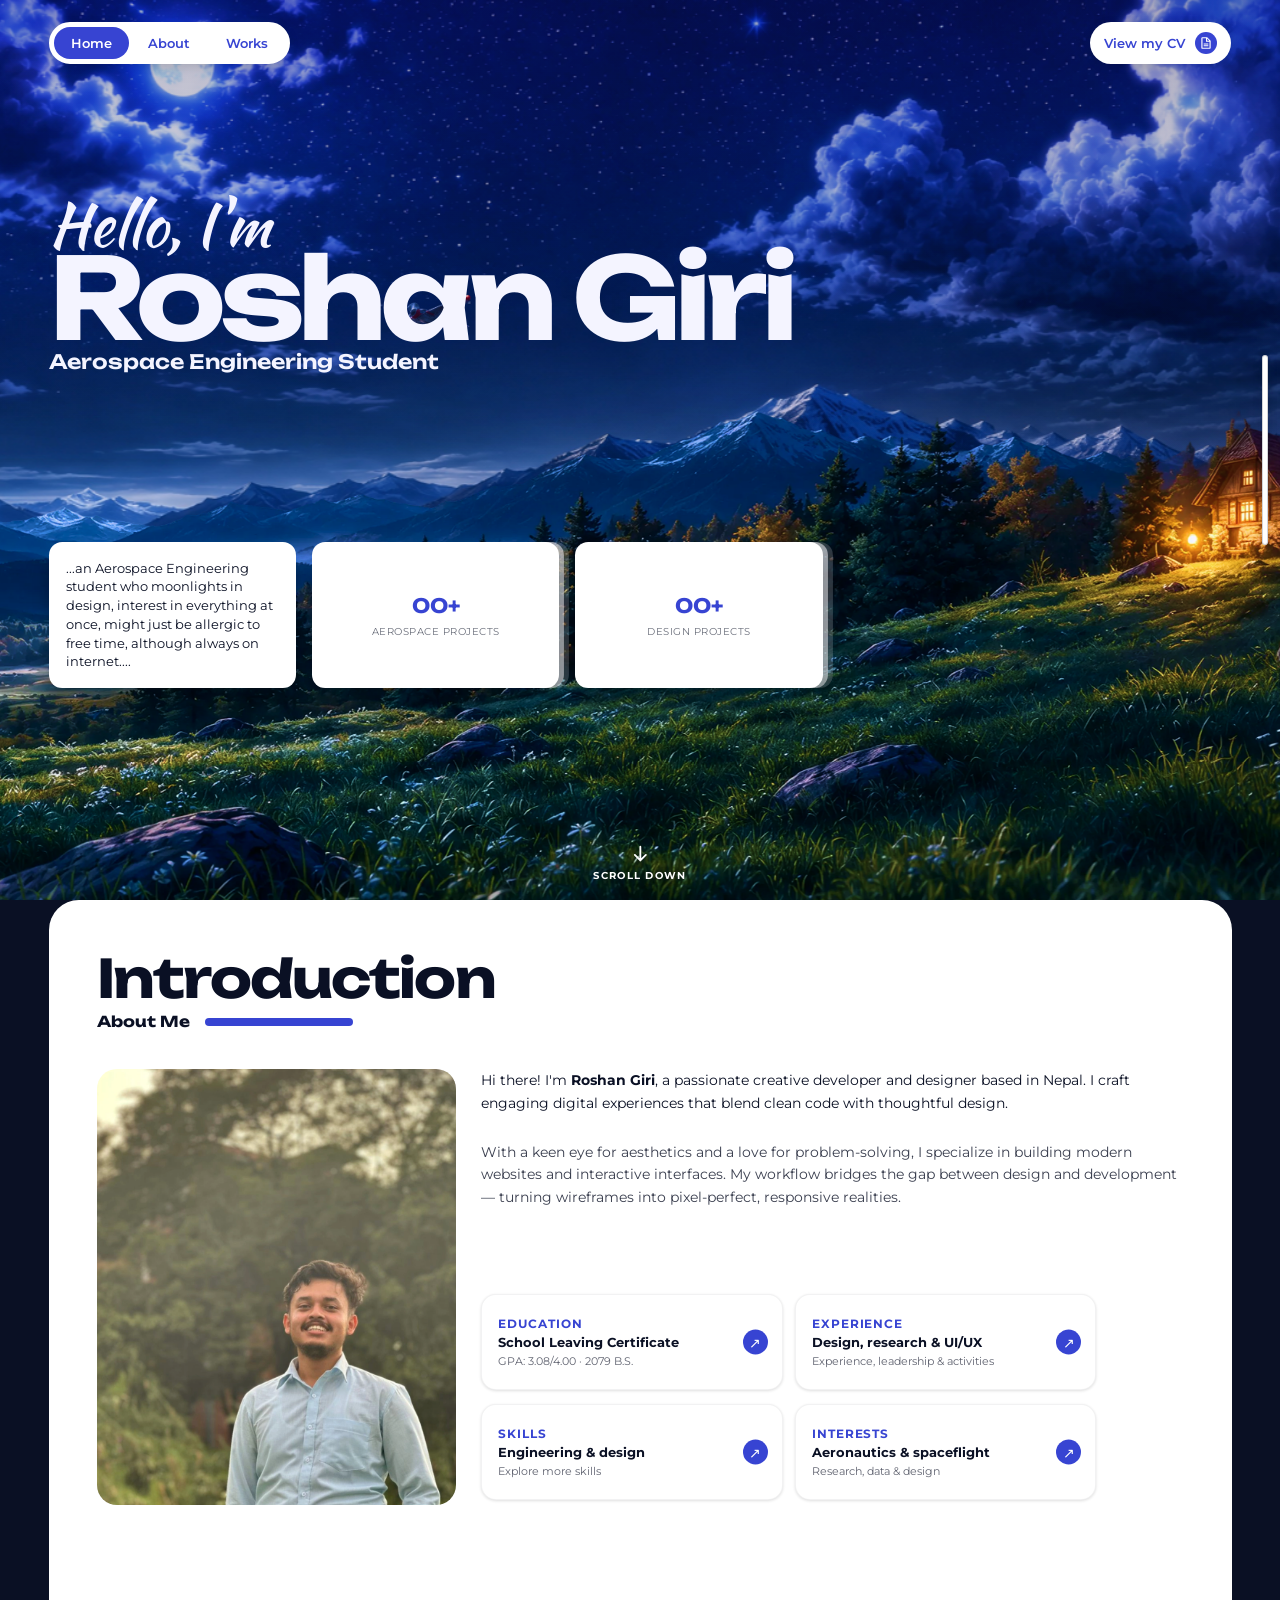
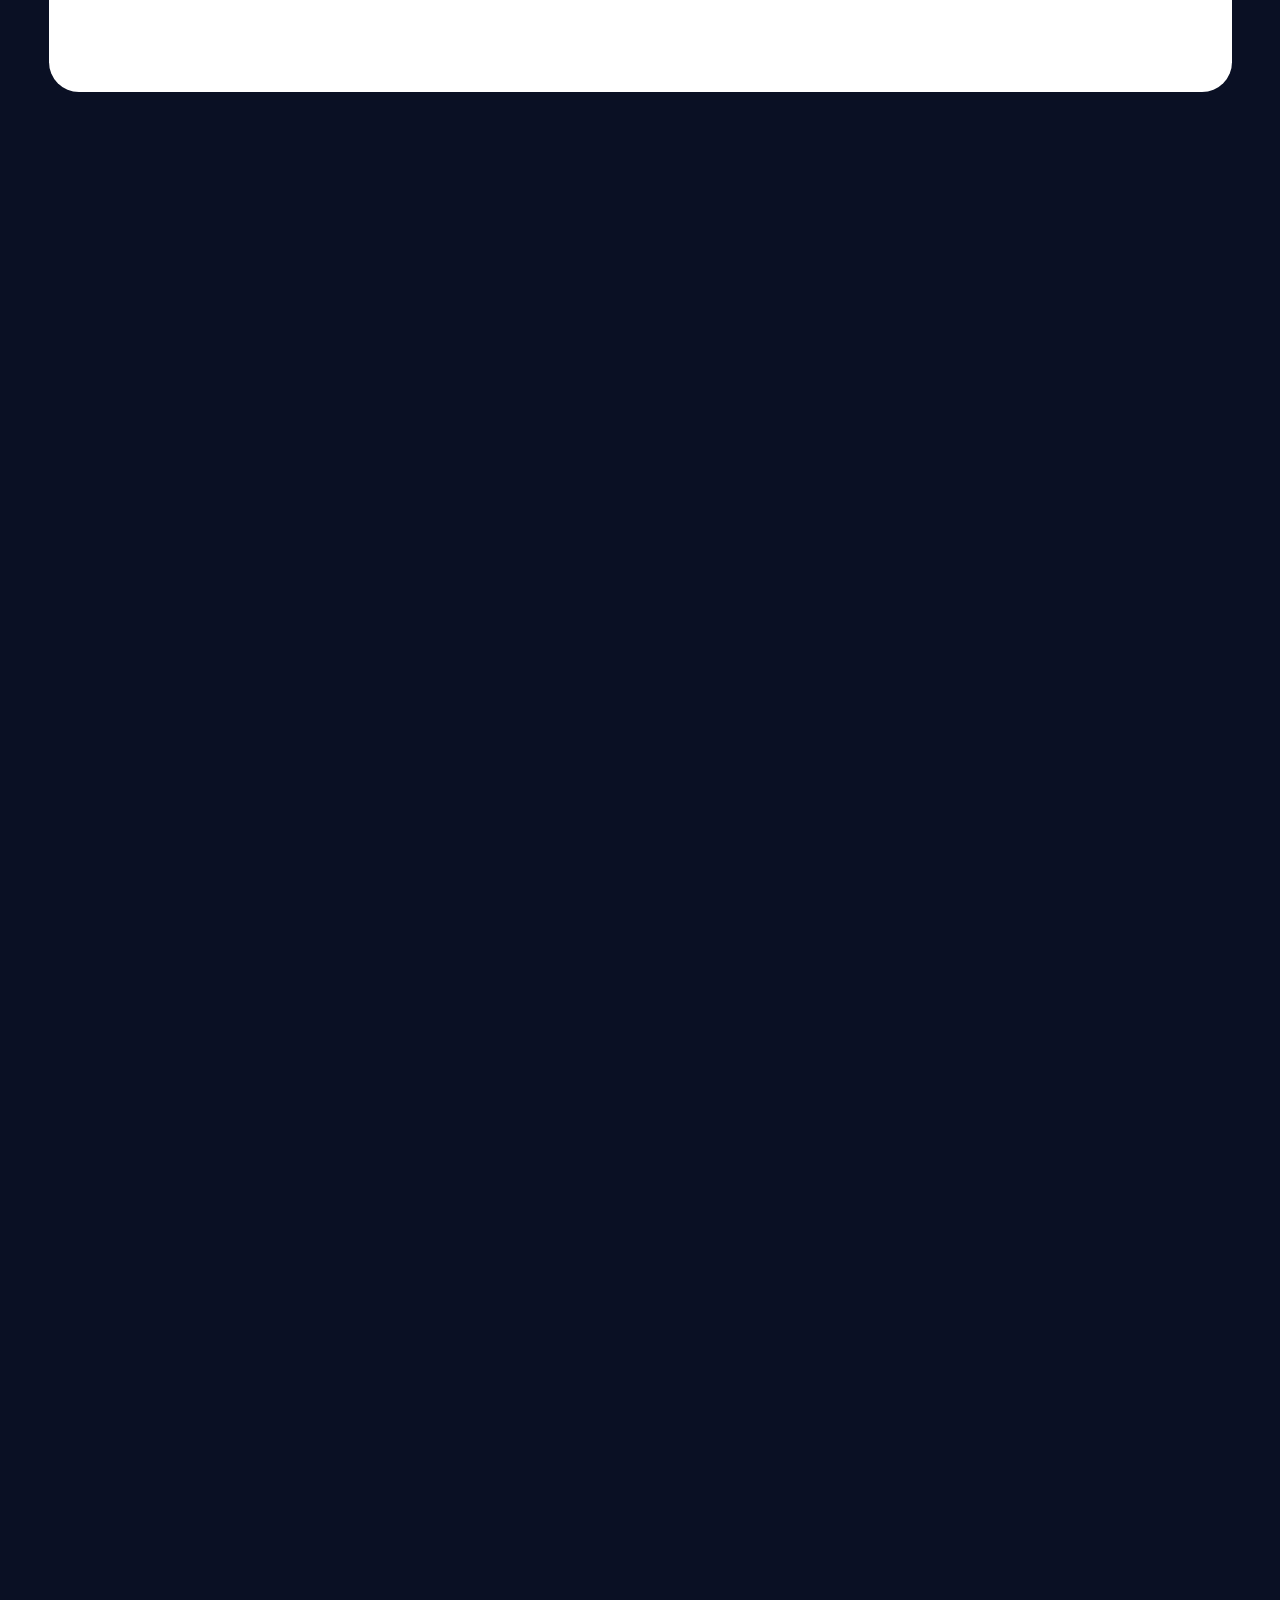
==== commit ac4c872b: "lowres" ====
--- a/index.html
+++ b/index.html
@@ -59,7 +59,7 @@
           <div class="hero__scene" aria-hidden="true">
             <img
               class="hero__sky"
-              data-high-res="assets/background.png"
+              data-high-res="assets/background-lowres.png"
               data-low-res="assets/background-lowres.png"
               alt=""
               fetchpriority="high"
@@ -87,7 +87,7 @@
           </div>
           <img
             class="hero__landscape"
-            data-high-res="assets/ForeGround.png"
+            data-high-res="assets/ForeGround_LorRes.png"
             data-low-res="assets/foreground-lowres.png"
             alt=""
             aria-hidden="true"
--- a/styles.css
+++ b/styles.css
@@ -78,29 +78,10 @@
 
 
 html,
-
 body {
-
   min-width: 320px;
-
   min-height: 100%;
-
   margin: 0;
-
-  scrollbar-width: none;
-
-  -ms-overflow-style: none;
-
-}
-
-
-
-html::-webkit-scrollbar,
-
-body::-webkit-scrollbar {
-
-  display: none;
-
 }
 
 
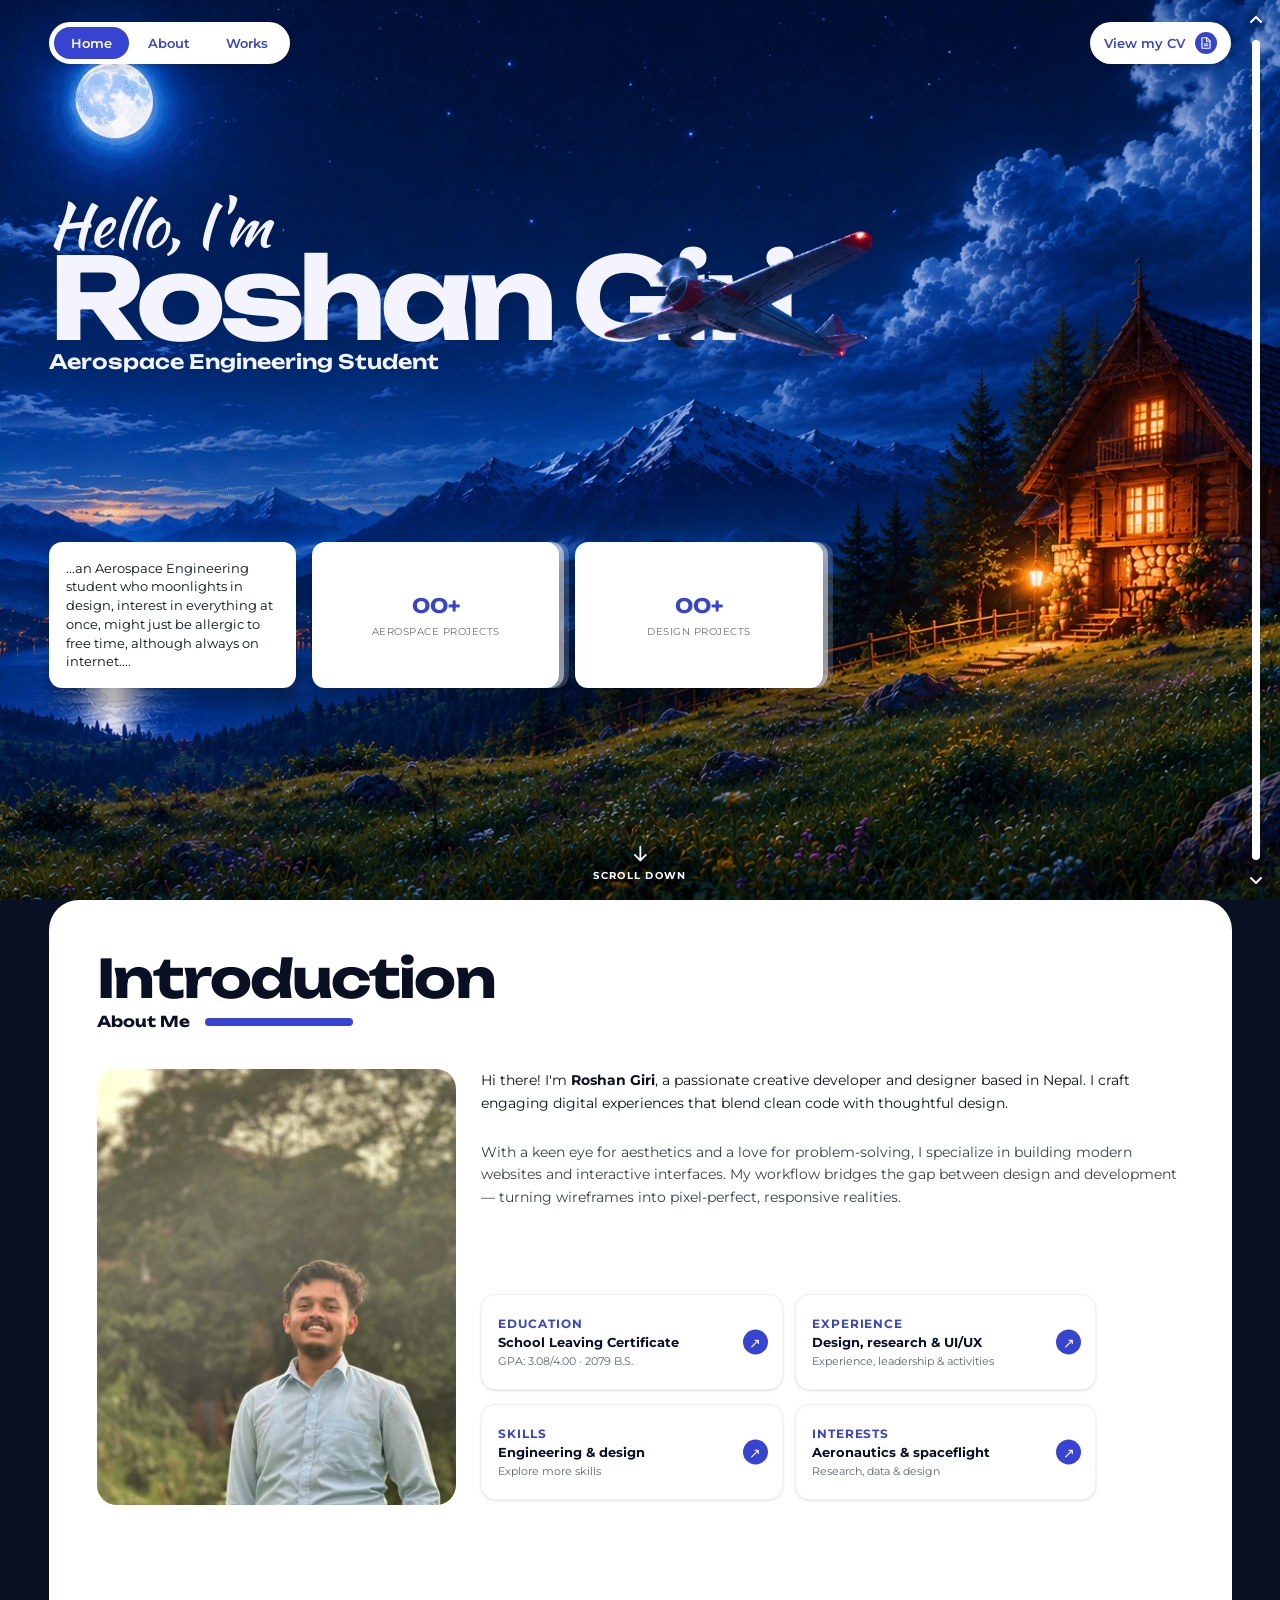
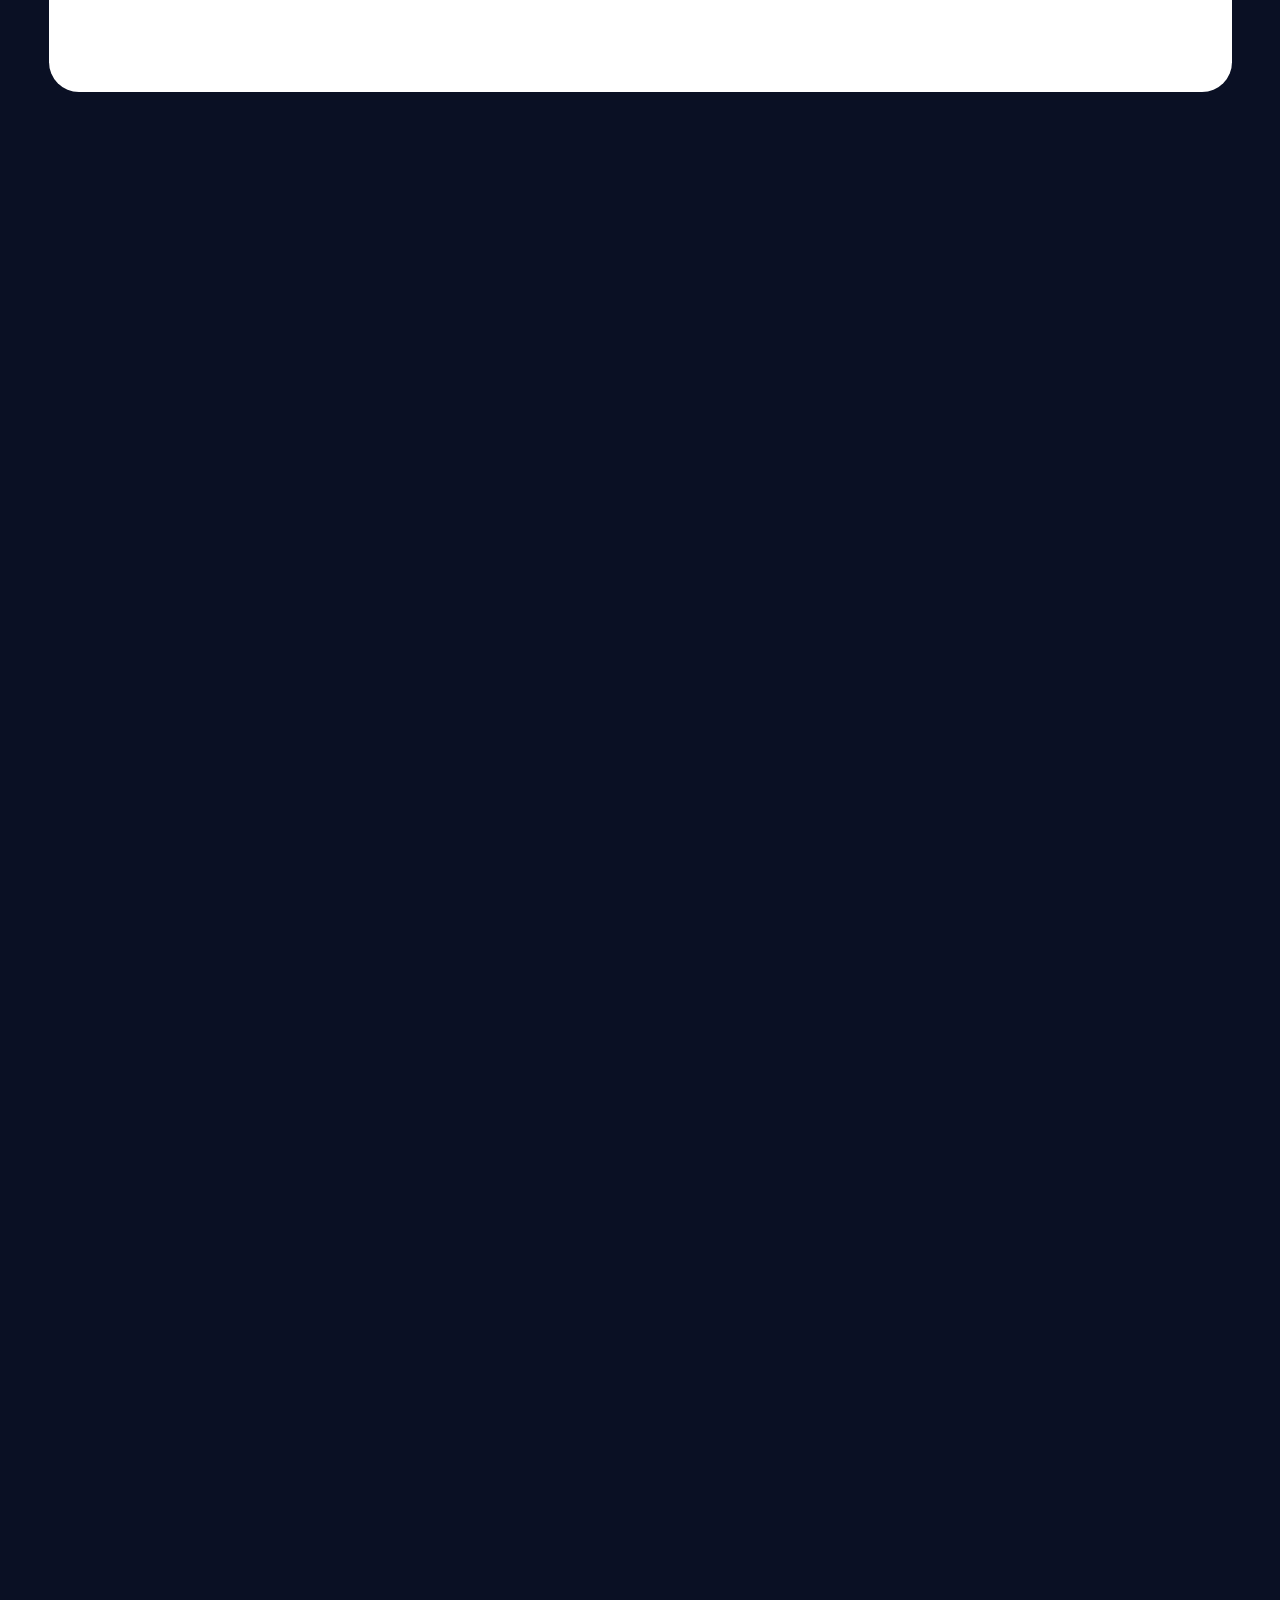
==== commit 1ad8c73b: "image change" ====
--- a/index.html
+++ b/index.html
@@ -42,15 +42,37 @@
       </button>
     </header>
 
-    <div
-      class="page-progress"
-      role="progressbar"
-      aria-label="Page scroll progress"
-      aria-valuemin="0"
-      aria-valuemax="100"
-      aria-valuenow="0"
-    >
-      <span aria-hidden="true"></span>
+    <div class="page-progress">
+      <button
+        class="page-progress__arrow page-progress__arrow--top"
+        type="button"
+        aria-label="Scroll to top"
+      >
+        <svg viewBox="0 0 16 16" aria-hidden="true" focusable="false">
+          <path d="m3 10 5-5 5 5" />
+        </svg>
+      </button>
+      <div
+        class="page-progress__track"
+        role="progressbar"
+        aria-label="Page scroll progress"
+        aria-orientation="vertical"
+        aria-valuemin="0"
+        aria-valuemax="100"
+        aria-valuenow="0"
+        tabindex="0"
+      >
+        <span aria-hidden="true"></span>
+      </div>
+      <button
+        class="page-progress__arrow page-progress__arrow--bottom"
+        type="button"
+        aria-label="Scroll to bottom"
+      >
+        <svg viewBox="0 0 16 16" aria-hidden="true" focusable="false">
+          <path d="m3 6 5 5 5-5" />
+        </svg>
+      </button>
     </div>
 
     <main>
@@ -58,45 +80,19 @@
         <section class="hero" aria-labelledby="hero-title">
           <div class="hero__scene" aria-hidden="true">
             <img
-              class="hero__sky"
-              data-high-res="assets/background-lowres.png"
-              data-low-res="assets/background-lowres.png"
+              src="assets/New_Background.png"
+              class="hero__image"
               alt=""
               fetchpriority="high"
             />
-            <div class="hero__aircraft-wrap">
-              <img class="hero__aircraft" src="assets/hero-aircraft.png" alt="" />
-            </div>
-          </div>
-          <div class="hero__clouds" aria-hidden="true">
-            <img
-              class="hero__cloud hero__cloud--top"
-              src="assets/cloud_top_transparent.png"
-              alt=""
-            />
-            <img
-              class="hero__cloud hero__cloud--mountain-one"
-              src="assets/cloud_transparent1.png"
-              alt=""
-            />
-            <img
-              class="hero__cloud hero__cloud--mountain-two"
-              src="assets/cloud_transparent2.png"
-              alt=""
-            />
-          </div>
+          </div>
+          <div class="hero__fireflies" aria-hidden="true"></div>
           <img
-            class="hero__landscape"
-            data-high-res="assets/ForeGround_LorRes.png"
-            data-low-res="assets/foreground-lowres.png"
+            class="hero__aircraft"
+            src="assets/hero-aircraft.png"
             alt=""
             aria-hidden="true"
-            fetchpriority="high"
           />
-          <div class="hero__shade" aria-hidden="true"></div>
-          <div class="hero__stars" aria-hidden="true">
-            <i></i><i></i><i></i><i></i>
-          </div>
           <div class="hero__copy">
             <p class="hero__hello">Hello, I&apos;m</p>
             <h1 id="hero-title">Roshan Giri</h1>
@@ -123,7 +119,6 @@
               </div>
             </article>
           </div>
-          <div class="hero__fireflies" aria-hidden="true"></div>
           <a
             class="hero__scroll-cue"
             href="#about"
--- a/styles.css
+++ b/styles.css
@@ -84,35 +84,19 @@
   margin: 0;
 }
 
+html {
+  scrollbar-width: none;
+}
+
+html::-webkit-scrollbar {
+  display: none;
+}
+
 
 
 body {
 
   overflow-x: hidden;
-
-}
-
-
-
-body.intro-complete .hero__shade {
-
-  animation: hero-fade-in 800ms ease-out 150ms both;
-
-}
-
-
-
-body.intro-complete .hero__stars {
-
-  animation: hero-rise-in 900ms cubic-bezier(0.22, 1, 0.36, 1) 220ms both;
-
-}
-
-
-
-body.intro-complete .hero__fireflies {
-
-  animation: hero-fade-in 900ms ease-out 650ms both;
 
 }
 
@@ -228,59 +212,99 @@
 
 
 .page-progress {
-
   position: fixed;
-
   z-index: 19;
-
-  top: 50%;
-
+  top: 8px;
   right: 12px;
-
-  width: 6px;
-
-  height: clamp(120px, 24vh, 190px);
-
+  bottom: 8px;
+  display: flex;
+  flex-direction: column;
+  align-items: center;
+  width: 24px;
+  gap: 8px;
+}
+
+.page-progress__arrow {
+  display: grid;
+  flex: 0 0 24px;
+  place-items: center;
+  width: 24px;
+  height: 24px;
+  padding: 4px;
+  border: 0;
+  border-radius: 50%;
+  color: #fff;
+  background: rgb(10 16 36 / 18%);
+  cursor: pointer;
+  transition: color 160ms ease, background-color 160ms ease;
+}
+
+.page-progress__arrow svg {
+  width: 16px;
+  height: 16px;
+  fill: none;
+  stroke: currentColor;
+  stroke-linecap: round;
+  stroke-linejoin: round;
+  stroke-width: 2;
+}
+
+.page-progress__arrow:hover,
+.page-progress__arrow:active,
+.page-progress__arrow:focus-visible,
+body.has-scrolled .page-progress__arrow {
+  color: #3744d2;
+  background: rgb(255 255 255 / 82%);
+}
+
+.page-progress__arrow:focus-visible {
+  outline: 2px solid #fff;
+  outline-offset: 2px;
+}
+
+.page-progress__track {
+  position: relative;
+  flex: 1 1 auto;
+  width: 8px;
+  min-height: 0;
   overflow: hidden;
-
+  border: 0;
   border-radius: 999px;
-
-  border: 1px solid rgb(10 16 36 / 18%);
-
   background: #fff;
-
-  box-shadow: 0 1px 8px rgb(10 16 36 / 22%);
-
-  pointer-events: none;
-
-  transform: translateY(-50%);
-
-}
-
-
-
-.page-progress span {
-
+  cursor: pointer;
+}
+
+.page-progress__track span {
   position: absolute;
-
   inset: 0;
-
   display: block;
-
   width: 100%;
-
   height: 100%;
-
   border-radius: inherit;
-
   background: #3744d2;
-
   transform: scaleY(0);
-
   transform-origin: top;
-
   transition: transform 80ms linear;
-
+}
+
+@media (max-width: 1000px) {
+  .page-progress {
+    top: 50%;
+    right: 8px;
+    bottom: auto;
+    height: clamp(140px, 64vh, 220px);
+    width: 18px;
+    gap: 5px;
+    transform: translateY(-50%);
+  }
+
+  .page-progress__arrow {
+    display: none;
+  }
+
+  .page-progress__track {
+    width: 4px;
+  }
 }
 
 
@@ -742,797 +766,752 @@
 
 
 
-/* Pause hero animations once blurred: avoids re-blurring the full viewport every frame */
-
-body.has-scrolled .hero__stars i,
-
-body.has-scrolled .hero__fireflies i,
-
-body.has-scrolled .hero__cloud {
-
-  animation-play-state: paused;
-
-}
-
-
-
 .hero__scene,
 
-.hero__scene img,
-
-.hero__shade,
-
-.hero__stars,
+.hero__scene img {
+
+  position: absolute;
+
+  inset: 0;
+
+}
+
+
+
+.hero__scene {
+
+  z-index: 0;
+
+  overflow: hidden;
+
+}
+
+
+
+.hero__clouds {
+
+  position: absolute;
+
+  z-index: -1;
+
+  inset: 0;
+
+  overflow: hidden;
+
+  pointer-events: none;
+
+}
+
+
+
+.hero__cloud {
+
+  position: absolute;
+
+  left: 0;
+
+  width: var(--cloud-width);
+
+  height: auto;
+
+  opacity: 0;
+
+  pointer-events: none;
+
+  user-select: none;
+
+  will-change: transform, opacity;
+
+}
+
+
+
+.hero__cloud.is-animating {
+
+  animation: cloud-drift var(--cloud-duration) linear both;
+
+}
+
+
+
+.hero__cloud--top {
+
+  --cloud-width: clamp(100px, 13vw, 230px);
+
+  top: 5%;
+
+}
+
+
+
+.hero__cloud--mountain-one {
+
+  --cloud-width: clamp(145px, 20vw, 350px);
+
+  top: 42%;
+
+}
+
+
+
+.hero__cloud--mountain-two {
+
+  --cloud-width: clamp(120px, 17vw, 300px);
+
+  top: 49%;
+
+}
+
+
+
+@keyframes cloud-drift {
+
+  0% {
+
+    opacity: 0;
+
+    transform: translate3d(-100%, 0, 0);
+
+  }
+
+  8% {
+
+    opacity: 0.8;
+
+  }
+
+  24% {
+
+    opacity: 0.8;
+
+    transform: translate3d(0, 0, 0);
+
+  }
+
+  46% {
+
+    opacity: 0;
+
+    transform: translate3d(25vw, 0, 0);
+
+  }
+
+}
+
+
+
+.hero__scene .hero__sky {
+
+  object-position: center;
+
+}
+
+
+
+.hero__scene img {
+
+  width: 100%;
+
+  height: 100%;
+
+  max-width: none;
+
+  object-fit: cover;
+
+  pointer-events: none;
+
+  user-select: none;
+
+  will-change: transform;
+
+  transition: transform 180ms ease-out;
+
+}
+
+
+
+.hero__sky {
+
+  transform: scale(1.04)
+
+    translate(calc(var(--parallax-x) * -10px), calc(var(--parallax-y) * -8px));
+
+}
+
+
+
+.hero__landscape {
+
+  position: absolute;
+
+  z-index: 3;
+
+  inset: 0;
+
+  width: 100%;
+
+  height: 100%;
+
+  object-fit: cover;
+
+  object-position: center bottom;
+
+  pointer-events: none;
+
+  user-select: none;
+
+  will-change: transform;
+
+  transition: transform 180ms ease-out;
+
+  transform: scale(1.08)
+
+    translate(
+
+      calc(var(--parallax-x) * 17px),
+
+      calc(2vh + var(--parallax-y) * 12px)
+
+    );
+
+}
+
+
+
+.hero__shade {
+
+  z-index: -2;
+
+  height: 58%;
+
+  background: linear-gradient(
+
+    184deg,
+
+    rgb(11 10 69 / 42%) -15%,
+
+    rgb(47 46 91 / 0%) 86%
+
+  );
+
+  pointer-events: none;
+
+}
+
+
+
+.hero__stars {
+
+  z-index: 1;
+
+  height: 48%;
+
+  overflow: hidden;
+
+  pointer-events: none;
+
+}
+
+
+
+.hero__stars i {
+
+  position: absolute;
+
+  display: block;
+
+  top: var(--star-top);
+
+  left: var(--star-left);
+
+  width: clamp(72px, 8vw, 150px);
+
+  height: 1px;
+
+  border-radius: 999px;
+
+  background: linear-gradient(90deg, transparent, #bedaff47, #f4f9ff);
+
+  box-shadow: 2px 0 4px #bfdeffe6;
+
+  opacity: 0;
+
+  transform: rotate(34deg);
+
+  transform-origin: right center;
+
+  animation: meteor-shower var(--star-duration) linear var(--star-delay)
+
+    infinite;
+
+}
+
+
+
+.hero__stars i::after {
+
+  position: absolute;
+
+  top: 50%;
+
+  right: -2px;
+
+  width: 3px;
+
+  height: 3px;
+
+  content: "";
+
+  border-radius: 50%;
+
+  background: #fff;
+
+  box-shadow: 0 0 5px 2px #c7e1ffe6, 0 0 11px 3px #77b0ff8c;
+
+  transform: translateY(-50%);
+
+}
+
+
+
+.hero__stars i:nth-child(1) {
+
+  --star-top: 18%;
+
+  --star-left: 12%;
+
+  --star-duration: 9s;
+
+  --star-delay: -3s;
+
+}
+
+
+
+.hero__stars i:nth-child(2) {
+
+  --star-top: 43%;
+
+  --star-left: 57%;
+
+  --star-duration: 12s;
+
+  --star-delay: -8s;
+
+}
+
+
+
+.hero__stars i:nth-child(3) {
+
+  --star-top: 66%;
+
+  --star-left: 79%;
+
+  --star-duration: 10s;
+
+  --star-delay: -5s;
+
+}
+
+
+
+.hero__stars i:nth-child(4) {
+
+  --star-top: 8%;
+
+  --star-left: 39%;
+
+  --star-duration: 14s;
+
+  --star-delay: -12s;
+
+}
+
+
+
+@keyframes meteor-shower {
+
+  0%,
+
+  64% {
+
+    opacity: 0;
+
+    transform: translate3d(0, 0, 0) rotate(34deg);
+
+  }
+
+  67% {
+
+    opacity: 0.9;
+
+  }
+
+  70% {
+
+    opacity: 0.75;
+
+    transform: translate3d(8vw, 10vh, 0) rotate(34deg);
+
+  }
+
+  74%,
+
+  100% {
+
+    opacity: 0;
+
+    transform: translate3d(18vw, 22vh, 0) rotate(34deg);
+
+  }
+
+}
+
+
+
+.hero__copy {
+
+  position: absolute;
+
+  z-index: 6;
+
+  top: clamp(136px, 21.7vh, 260px);
+
+  left: 3.83%;
+
+  right: 3.83%;
+}
+
+.hero__aircraft {
+  position: absolute;
+  z-index: 8;
+  top: calc(clamp(136px, 21.7vh, 260px) + clamp(23px, 2.56vw, 49.5px));
+  left: 44%;
+  width: clamp(180px, 28vw, 500px);
+  height: auto;
+  pointer-events: none;
+  user-select: none;
+}
+
+
+.hero__copy > * {
+
+  animation: hero-rise-in 780ms cubic-bezier(0.22, 1, 0.36, 1) both;
+
+}
+
+
+
+.hero__hello {
+
+  position: relative;
+
+  z-index: 1;
+
+  margin: 0;
+
+  font-family: "Kaushan Script", "Brush Script MT", cursive;
+
+  font-size: clamp(42px, 4.66vw, 90px);
+
+  line-height: 1;
+
+  animation-delay: 80ms;
+
+}
+
+
+
+.hero__copy h1 {
+
+  width: max-content;
+
+  max-width: 100%;
+
+  margin: -0.12em 0 0;
+
+  font-family: "Unbounded", Arial, sans-serif;
+
+  font-size: clamp(48px, min(8.85vw, 17vh), 170px);
+
+  font-weight: 700;
+
+  line-height: 1;
+
+  letter-spacing: -0.055em;
+
+  white-space: nowrap;
+
+  animation-delay: 210ms;
+
+}
+
+
+
+.hero__role {
+
+  margin: -0.15em 0 0;
+
+  font-family: "Unbounded", Arial, sans-serif;
+
+  font-size: clamp(14px, 1.55vw, 30px);
+
+  font-weight: 600;
+
+  line-height: 1;
+
+  white-space: nowrap;
+
+  animation-delay: 340ms;
+
+}
+
+
+
+.hero__cards {
+
+  position: absolute;
+
+  z-index: 5;
+
+  top: 60.25%;
+
+  left: 3.83%;
+
+  display: grid;
+
+  grid-template-columns: repeat(3, minmax(0, 1fr));
+
+  gap: clamp(16px, 1.2vw, 24px);
+
+  width: min(60.43%, 1160px);
+
+}
+
+
+
+.hero__cards > * {
+
+  animation: hero-rise-in 850ms cubic-bezier(0.22, 1, 0.36, 1) both;
+
+}
+
+
+
+.hero__cards > :nth-child(1) {
+
+  animation-delay: 420ms;
+
+}
+
+
+
+.hero__cards > :nth-child(2) {
+
+  animation-delay: 550ms;
+
+}
+
+
+
+.hero__cards > :nth-child(3) {
+
+  animation-delay: 680ms;
+
+}
+
+
+
+.hero__about-card,
+
+.hero__stat-card {
+
+  height: clamp(118px, 11.36vw, 262px);
+
+  border-radius: clamp(12px, 1.03vw, 24px);
+
+  background: #fff;
+
+}
+
+
+
+.hero__about-card {
+
+  padding: clamp(14px, 1.29vw, 30px);
+
+  color: #0a1024;
+
+  box-shadow: 0 18px 16px rgb(0 0 0 / 28%);
+
+}
+
+
+
+.hero__about-card p {
+
+  margin: 0;
+
+  font-size: clamp(12px, 1.03vw, 20px);
+
+  line-height: 1.42;
+
+}
+
+
+
+.hero__stat-stack {
+
+  position: relative;
+
+  height: clamp(118px, 11.36vw, 262px);
+
+}
+
+
+
+.hero__stat-stack::before,
+
+.hero__stat-stack::after {
+
+  position: absolute;
+
+  inset: 0;
+
+  content: "";
+
+  border-radius: clamp(12px, 1.03vw, 24px);
+
+  background: #e6e6ea;
+
+}
+
+
+
+.hero__stat-stack::before {
+
+  opacity: 0.2;
+
+  transform: translate(clamp(7px, 0.775vw, 18px));
+
+}
+
+
+
+.hero__stat-stack::after {
+
+  opacity: 0.6;
+
+  transform: translate(clamp(4px, 0.387vw, 9px));
+
+}
+
+
+
+.hero__stat-card {
+
+  position: relative;
+
+  z-index: 1;
+
+  display: flex;
+
+  flex-direction: column;
+
+  align-items: center;
+
+  justify-content: center;
+
+  gap: clamp(4px, 0.516vw, 12px);
+
+  box-shadow: 0 18px 16px rgb(0 0 0 / 20%);
+
+}
+
+
+
+.hero__stat-card strong {
+
+  color: #3744d2;
+
+  font-family: "Unbounded", Arial, sans-serif;
+
+  font-size: clamp(19px, 1.55vw, 36px);
+
+}
+
+
+
+.hero__stat-card span {
+
+  color: rgb(10 16 36 / 60%);
+
+  font-size: clamp(9px, 0.775vw, 18px);
+
+  letter-spacing: 0.05em;
+
+  text-align: center;
+
+  text-transform: uppercase;
+
+}
+
+
+
+@keyframes hero-rise-in {
+
+  from {
+
+    opacity: 0;
+
+    transform: translate3d(0, 24px, 0);
+
+  }
+
+  to {
+
+    opacity: 1;
+
+    transform: translate3d(0, 0, 0);
+
+  }
+
+}
+
+
+
+@keyframes hero-fade-in {
+
+  from {
+
+    opacity: 0;
+
+  }
+
+  to {
+
+    opacity: 1;
+
+  }
+
+}
+
+
 
 .hero__fireflies {
 
   position: absolute;
 
+  z-index: 4;
+
   inset: 0;
 
-}
-
-
-
-.hero__scene {
-
-  z-index: -3;
-
   overflow: hidden;
 
-}
-
-
-
-.hero__clouds {
-
-  position: absolute;
-
-  z-index: -1;
-
-  inset: 0;
-
-  overflow: hidden;
-
   pointer-events: none;
 
-}
-
-
-
-.hero__cloud {
-
-  position: absolute;
-
-  left: 0;
-
-  width: var(--cloud-width);
-
-  height: auto;
-
-  opacity: 0;
-
-  pointer-events: none;
-
-  user-select: none;
-
-  will-change: transform, opacity;
-
-}
-
-
-
-.hero__cloud.is-animating {
-
-  animation: cloud-drift var(--cloud-duration) linear both;
-
-}
-
-
-
-.hero__cloud--top {
-
-  --cloud-width: clamp(100px, 13vw, 230px);
-
-  top: 5%;
-
-}
-
-
-
-.hero__cloud--mountain-one {
-
-  --cloud-width: clamp(145px, 20vw, 350px);
-
-  top: 42%;
-
-}
-
-
-
-.hero__cloud--mountain-two {
-
-  --cloud-width: clamp(120px, 17vw, 300px);
-
-  top: 49%;
-
-}
-
-
-
-@keyframes cloud-drift {
-
-  0% {
-
-    opacity: 0;
-
-    transform: translate3d(-100%, 0, 0);
-
-  }
-
-  8% {
-
-    opacity: 0.8;
-
-  }
-
-  24% {
-
-    opacity: 0.8;
-
-    transform: translate3d(0, 0, 0);
-
-  }
-
-  46% {
-
-    opacity: 0;
-
-    transform: translate3d(25vw, 0, 0);
-
-  }
-
-}
-
-
-
-.hero__scene .hero__sky {
-
-  object-position: center;
-
-}
-
-
-
-.hero__aircraft-wrap {
-
-  position: absolute;
-
-  z-index: 1;
-
-  top: 31.7%;
-
-  left: 29.68%;
-
-  width: 8.18%;
-
-  height: 7.05%;
-
-  animation: hero-rise-in 900ms cubic-bezier(0.22, 1, 0.36, 1) 320ms both;
-
-}
-
-
-
-.hero__scene img {
-
-  width: 100%;
-
-  height: 100%;
-
-  max-width: none;
-
-  object-fit: cover;
-
-  pointer-events: none;
-
-  user-select: none;
-
-  will-change: transform;
-
-  transition: transform 180ms ease-out;
-
-}
-
-
-
-.hero__sky {
-
-  transform: scale(1.04)
-
-    translate(calc(var(--parallax-x) * -10px), calc(var(--parallax-y) * -8px));
-
-}
-
-
-
-.hero__landscape {
-
-  position: absolute;
-
-  z-index: 3;
-
-  inset: 0;
-
-  width: 100%;
-
-  height: 100%;
-
-  object-fit: cover;
-
-  object-position: center bottom;
-
-  pointer-events: none;
-
-  user-select: none;
-
-  will-change: transform;
-
-  transition: transform 180ms ease-out;
-
-  transform: scale(1.08)
-
-    translate(
-
-      calc(var(--parallax-x) * 17px),
-
-      calc(2vh + var(--parallax-y) * 12px)
-
-    );
-
-}
-
-
-
-.hero__scene .hero__aircraft {
-
-  width: 100%;
-
-  height: 100%;
-
-  object-fit: contain;
-
-  transform: translate(
-
-    calc(var(--parallax-x) * 32px),
-
-    calc(var(--parallax-y) * 23px)
-
-  );
-
-}
-
-
-
-.hero__shade {
-
-  z-index: -2;
-
-  height: 58%;
-
-  background: linear-gradient(
-
-    184deg,
-
-    rgb(11 10 69 / 42%) -15%,
-
-    rgb(47 46 91 / 0%) 86%
-
-  );
-
-  pointer-events: none;
-
-}
-
-
-
-.hero__stars {
-
-  z-index: 1;
-
-  height: 48%;
-
-  overflow: hidden;
-
-  pointer-events: none;
-
-}
-
-
-
-.hero__stars i {
-
-  position: absolute;
-
-  display: block;
-
-  top: var(--star-top);
-
-  left: var(--star-left);
-
-  width: clamp(72px, 8vw, 150px);
-
-  height: 1px;
-
-  border-radius: 999px;
-
-  background: linear-gradient(90deg, transparent, #bedaff47, #f4f9ff);
-
-  box-shadow: 2px 0 4px #bfdeffe6;
-
-  opacity: 0;
-
-  transform: rotate(34deg);
-
-  transform-origin: right center;
-
-  animation: meteor-shower var(--star-duration) linear var(--star-delay)
-
-    infinite;
-
-}
-
-
-
-.hero__stars i::after {
-
-  position: absolute;
-
-  top: 50%;
-
-  right: -2px;
-
-  width: 3px;
-
-  height: 3px;
-
-  content: "";
-
-  border-radius: 50%;
-
-  background: #fff;
-
-  box-shadow: 0 0 5px 2px #c7e1ffe6, 0 0 11px 3px #77b0ff8c;
-
-  transform: translateY(-50%);
-
-}
-
-
-
-.hero__stars i:nth-child(1) {
-
-  --star-top: 18%;
-
-  --star-left: 12%;
-
-  --star-duration: 9s;
-
-  --star-delay: -3s;
-
-}
-
-
-
-.hero__stars i:nth-child(2) {
-
-  --star-top: 43%;
-
-  --star-left: 57%;
-
-  --star-duration: 12s;
-
-  --star-delay: -8s;
-
-}
-
-
-
-.hero__stars i:nth-child(3) {
-
-  --star-top: 66%;
-
-  --star-left: 79%;
-
-  --star-duration: 10s;
-
-  --star-delay: -5s;
-
-}
-
-
-
-.hero__stars i:nth-child(4) {
-
-  --star-top: 8%;
-
-  --star-left: 39%;
-
-  --star-duration: 14s;
-
-  --star-delay: -12s;
-
-}
-
-
-
-@keyframes meteor-shower {
-
-  0%,
-
-  64% {
-
-    opacity: 0;
-
-    transform: translate3d(0, 0, 0) rotate(34deg);
-
-  }
-
-  67% {
-
-    opacity: 0.9;
-
-  }
-
-  70% {
-
-    opacity: 0.75;
-
-    transform: translate3d(8vw, 10vh, 0) rotate(34deg);
-
-  }
-
-  74%,
-
-  100% {
-
-    opacity: 0;
-
-    transform: translate3d(18vw, 22vh, 0) rotate(34deg);
-
-  }
-
-}
-
-
-
-.hero__copy {
-
-  position: absolute;
-
-  z-index: 6;
-
-  top: clamp(136px, 21.7vh, 260px);
-
-  left: 3.83%;
-
-  right: 3.83%;
-
-}
-
-
-
-.hero__copy > * {
-
-  animation: hero-rise-in 780ms cubic-bezier(0.22, 1, 0.36, 1) both;
-
-}
-
-
-
-.hero__hello {
-
-  position: relative;
-
-  z-index: 1;
-
-  margin: 0;
-
-  font-family: "Kaushan Script", "Brush Script MT", cursive;
-
-  font-size: clamp(42px, 4.66vw, 90px);
-
-  line-height: 1;
-
-  animation-delay: 80ms;
-
-}
-
-
-
-.hero__copy h1 {
-
-  width: max-content;
-
-  max-width: 100%;
-
-  margin: -0.12em 0 0;
-
-  font-family: "Unbounded", Arial, sans-serif;
-
-  font-size: clamp(48px, min(8.85vw, 17vh), 170px);
-
-  font-weight: 700;
-
-  line-height: 1;
-
-  letter-spacing: -0.055em;
-
-  white-space: nowrap;
-
-  animation-delay: 210ms;
-
-}
-
-
-
-.hero__role {
-
-  margin: -0.15em 0 0;
-
-  font-family: "Unbounded", Arial, sans-serif;
-
-  font-size: clamp(14px, 1.55vw, 30px);
-
-  font-weight: 600;
-
-  line-height: 1;
-
-  white-space: nowrap;
-
-  animation-delay: 340ms;
-
-}
-
-
-
-.hero__cards {
-
-  position: absolute;
-
-  z-index: 5;
-
-  top: 60.25%;
-
-  left: 3.83%;
-
-  display: grid;
-
-  grid-template-columns: repeat(3, minmax(0, 1fr));
-
-  gap: clamp(16px, 1.2vw, 24px);
-
-  width: min(60.43%, 1160px);
-
-}
-
-
-
-.hero__cards > * {
-
-  animation: hero-rise-in 850ms cubic-bezier(0.22, 1, 0.36, 1) both;
-
-}
-
-
-
-.hero__cards > :nth-child(1) {
-
-  animation-delay: 420ms;
-
-}
-
-
-
-.hero__cards > :nth-child(2) {
-
-  animation-delay: 550ms;
-
-}
-
-
-
-.hero__cards > :nth-child(3) {
-
-  animation-delay: 680ms;
-
-}
-
-
-
-.hero__about-card,
-
-.hero__stat-card {
-
-  height: clamp(118px, 11.36vw, 262px);
-
-  border-radius: clamp(12px, 1.03vw, 24px);
-
-  background: #fff;
-
-}
-
-
-
-.hero__about-card {
-
-  padding: clamp(14px, 1.29vw, 30px);
-
-  color: #0a1024;
-
-  box-shadow: 0 18px 16px rgb(0 0 0 / 28%);
-
-}
-
-
-
-.hero__about-card p {
-
-  margin: 0;
-
-  font-size: clamp(12px, 1.03vw, 20px);
-
-  line-height: 1.42;
-
-}
-
-
-
-.hero__stat-stack {
-
-  position: relative;
-
-  height: clamp(118px, 11.36vw, 262px);
-
-}
-
-
-
-.hero__stat-stack::before,
-
-.hero__stat-stack::after {
-
-  position: absolute;
-
-  inset: 0;
-
-  content: "";
-
-  border-radius: clamp(12px, 1.03vw, 24px);
-
-  background: #e6e6ea;
-
-}
-
-
-
-.hero__stat-stack::before {
-
-  opacity: 0.2;
-
-  transform: translate(clamp(7px, 0.775vw, 18px));
-
-}
-
-
-
-.hero__stat-stack::after {
-
-  opacity: 0.6;
-
-  transform: translate(clamp(4px, 0.387vw, 9px));
-
-}
-
-
-
-.hero__stat-card {
-
-  position: relative;
-
-  z-index: 1;
-
-  display: flex;
-
-  flex-direction: column;
-
-  align-items: center;
-
-  justify-content: center;
-
-  gap: clamp(4px, 0.516vw, 12px);
-
-  box-shadow: 0 18px 16px rgb(0 0 0 / 20%);
-
-}
-
-
-
-.hero__stat-card strong {
-
-  color: #3744d2;
-
-  font-family: "Unbounded", Arial, sans-serif;
-
-  font-size: clamp(19px, 1.55vw, 36px);
-
-}
-
-
-
-.hero__stat-card span {
-
-  color: rgb(10 16 36 / 60%);
-
-  font-size: clamp(9px, 0.775vw, 18px);
-
-  letter-spacing: 0.05em;
-
-  text-align: center;
-
-  text-transform: uppercase;
-
-}
-
-
-
-@keyframes hero-rise-in {
-
-  from {
-
-    opacity: 0;
-
-    transform: translate3d(0, 24px, 0);
-
-  }
-
-  to {
-
-    opacity: 1;
-
-    transform: translate3d(0, 0, 0);
-
-  }
-
-}
-
-
-
-@keyframes hero-fade-in {
-
-  from {
-
-    opacity: 0;
-
-  }
-
-  to {
-
-    opacity: 1;
-
-  }
-
-}
-
-
-
-.hero__fireflies {
-
-  z-index: 4;
-
-  overflow: hidden;
-
-  pointer-events: none;
+  mix-blend-mode: screen;
 
   mix-blend-mode: screen;
 
@@ -3648,19 +3627,36 @@
 
 
 @media (max-width: 1000px) {
-
   .hero__copy {
-
     top: clamp(96px, 15vh, 150px);
-
-  }
-
-
+  }
+
+  .hero__aircraft {
+    top: clamp(96px, 15vh, 150px);
+    right: 8%;
+    left: auto;
+    width: clamp(145px, 24vw, 260px);
+  }
 
   .hero__cards {
-
-    top: calc(clamp(96px, 15vh, 150px) + 165px);
-
+    top: auto;
+    right: 6%;
+    bottom: clamp(56px, 8vh, 76px);
+    left: 6%;
+    grid-template-columns: repeat(2, minmax(0, 1fr));
+    gap: 12px;
+    width: auto;
+  }
+
+  .hero__about-card {
+    grid-column: 1 / -1;
+    height: auto;
+    min-height: clamp(88px, 13vh, 120px);
+  }
+
+  .hero__stat-stack,
+  .hero__stat-card {
+    height: clamp(108px, 16vh, 150px);
   }
 
 
@@ -3911,13 +3907,8 @@
 
 
   .page-progress {
-
-    right: 7px;
-
-    width: 5px;
-
-    height: clamp(100px, 18vh, 140px);
-
+    right: 4px;
+    width: 4px;
   }
 
 
@@ -3993,840 +3984,817 @@
 
 
 
-  .hero__scene .hero__aircraft {
+  .hero__aircraft {
+    top: clamp(132px, 19vh, 180px);
+    right: 7%;
+    width: clamp(105px, 30vw, 170px);
+  }
+
+
+
+  .hero__copy {
+
+    top: clamp(132px, 19vh, 180px);
+
+    left: 6%;
+
+    right: 6%;
+
+  }
+
+
+
+  .hero__hello {
+
+    font-size: clamp(38px, 12vw, 64px);
+
+  }
+
+
+
+  .hero__copy h1 {
+
+    font-size: clamp(34px, 12.5vw, 50px);
+
+  }
+
+
+
+  .hero__role {
+
+    margin-top: 0.3rem;
+
+    font-size: clamp(12px, 3.1vw, 19px);
+
+  }
+
+
+
+  .hero__cards {
+    top: auto;
+    right: 6%;
+    bottom: clamp(56px, 8vh, 76px);
+
+    left: 6%;
+
+    grid-template-columns: repeat(2, minmax(0, 1fr));
+
+    gap: 12px;
+
+    width: auto;
+
+  }
+
+
+
+  .hero__about-card {
+
+    grid-column: 1 / -1;
+
+    height: auto;
+
+    min-height: 112px;
+
+    padding: 14px;
+
+  }
+
+
+
+  .hero__about-card p {
+
+    font-size: clamp(13px, 3.2vw, 16px);
+
+  }
+
+
+
+  .hero__stat-stack,
+
+  .hero__stat-card {
+
+    height: clamp(108px, 30vw, 150px);
+
+  }
+
+
+
+  .hero__stat-card strong {
+
+    font-size: clamp(18px, 4.5vw, 26px);
+
+  }
+
+
+
+  .hero__stat-card span {
+
+    font-size: clamp(8px, 2.05vw, 12px);
+
+  }
+
+
+
+  .about-section {
+
+    padding-block: 12px;
+
+  }
+
+
+
+  .hero__scroll-cue {
+
+    gap: 2px;
+
+    font-size: 9px;
+
+  }
+
+
+
+  .hero__scroll-cue-icon {
+
+    width: 20px;
+
+    height: 20px;
+
+  }
+
+
+
+  .about-section__content,
+
+  .projects-section__content {
+
+    width: calc(100% - 2 * var(--section-content-inset));
+
+  }
+
+
+
+  .about-section__content {
+
+    padding-top: 0;
+
+  }
+
+
+
+  .section-heading h2 {
+
+    font-size: clamp(33px, 9vw, 52px);
+
+    line-height: 1.2;
+
+    overflow-wrap: anywhere;
+
+  }
+
+
+
+  .section-heading__subline {
+
+    gap: 10px;
+
+  }
+
+
+
+  .section-heading__subline h3,
+
+  .projects-section__subline h3 {
+
+    font-size: 15px;
+
+  }
+
+
+
+  .section-heading__subline span {
+
+    width: min(120px, 35vw);
+
+    height: 8px;
+
+  }
+
+
+
+  .about-section__body {
+
+    display: flex;
+
+    flex-direction: column;
+
+    gap: 12px;
+
+    margin-top: 16px;
+
+  }
+
+
+
+  .about-section__portrait {
 
     width: 100%;
 
+    height: clamp(145px, 38vw, 170px);
+
+    border-radius: 16px;
+
+  }
+
+
+
+  .about-section__details {
+
+    height: auto;
+
+    gap: 24px;
+
+  }
+
+
+
+  .about-section__details p {
+
+    font-size: 15px;
+
+    line-height: 1.6;
+
+  }
+
+
+
+  .about-section__expanded-view {
+
+    gap: 8px;
+
+  }
+
+
+
+  .about-expanded-card {
+
+    min-height: 68px;
+
+    padding: 10px;
+
+  }
+
+
+
+  .about-expanded-card h4 {
+
+    font-size: 11px;
+
+  }
+
+
+
+  .about-expanded-card p {
+
+    font-size: 10px;
+
+  }
+
+
+
+  .about-section__info-cards {
+
+    width: 100%;
+
+    gap: 8px;
+
+    margin-top: 0;
+
+  }
+
+
+
+  .about-info-card {
+
+    min-height: 60px;
+
+    gap: 2px;
+
+    padding: 7px 30px 7px 10px;
+
+    border-radius: 12px;
+
+  }
+
+
+
+  .about-info-card__title {
+
+    font-size: 10px;
+
+  }
+
+
+
+  .about-info-card strong {
+
+    font-size: 12px;
+
+  }
+
+
+
+  .about-info-card__summary {
+
+    font-size: 10px;
+
+  }
+
+
+
+  .about-info-card__arrow {
+
+    right: 6px;
+
+    width: 21px;
+
+    height: 21px;
+
+  }
+
+
+
+  .projects-section {
+
+    padding-block: clamp(16px, 2.5vh, 24px);
+
+  }
+
+
+
+  .projects-section .section-heading {
+
+    display: block;
+
+  }
+
+
+
+  .projects-section__intro {
+
+    max-width: 320px;
+
+    margin: 14px 0 0;
+
+    padding-left: 12px;
+
+    font-size: 12px;
+
+  }
+
+
+
+  .projects-section__content {
+
+    padding-top: 0;
+
+  }
+
+
+
+  .projects-section__subline {
+
+    gap: 12px;
+
+  }
+
+
+
+  .project-progress {
+
+    gap: 4px;
+
+  }
+
+
+
+  .project-progress button {
+
+    width: clamp(28px, 10vw, 44px);
+
+    height: 8px;
+
+  }
+
+
+
+  .project-carousel {
+
+    margin-top: calc(clamp(12px, 3.6vw, 18px) + var(--card-section-gap));
+
+    padding-right: 20px;
+
+    padding-left: 20px;
+
+    scroll-padding-inline: 20px;
+
+  }
+
+
+
+  .project-card {
+
+    flex-basis: min(82vw, 420px);
+
+    height: clamp(280px, min(105vw, 54svh), 420px);
+
+  }
+
+
+
+  .project-card__details {
+
+    min-height: 76px;
+
+    padding: 10px 12px;
+
+  }
+
+
+
+  .project-card__details h3 {
+
+    font-size: clamp(12px, 3.5vw, 16px);
+
+  }
+
+
+
+  .project-card__details p {
+
+    max-width: 60vw;
+
+    overflow: hidden;
+
+    font-size: 12px;
+
+    text-overflow: ellipsis;
+
+  }
+
+
+
+  .project-card__index,
+
+  .project-card__art-note {
+
+    left: 16px;
+
+    font-size: 8px;
+
+  }
+
+
+
+  .project-card__index {
+
+    top: 16px;
+
+  }
+
+
+
+  .project-card__art-note {
+
+    bottom: 14px;
+
+  }
+
+
+
+  .project-card__details a,
+
+  .project-card__details a img {
+
+    width: 28px;
+
+    height: 28px;
+
+    flex-basis: 28px;
+
+  }
+
+
+
+  .footer {
+
+    min-height: 0;
+
+  }
+
+
+
+  .footer__landscape {
+
+    top: clamp(40px, 30svh, 255px);
+
+  }
+
+
+
+  .footer__sky {
+
+    top: 0;
+
+    left: 0;
+
+    width: 100%;
+
     height: 100%;
 
-    aspect-ratio: auto;
-
-  }
-
-
-
-  .hero__aircraft-wrap {
-
-    top: 29%;
-
-    left: 22%;
-
-    width: 20%;
-
-    height: auto;
-
-    aspect-ratio: 1024 / 439;
-
-  }
-
-
-
-  .hero__copy {
-
-    top: clamp(132px, 19vh, 180px);
-
-    left: 6%;
-
-    right: 6%;
-
-  }
-
-
-
-  .hero__hello {
-
-    font-size: clamp(38px, 12vw, 64px);
-
-  }
-
-
-
-  .hero__copy h1 {
-
-    font-size: clamp(34px, 12.5vw, 50px);
-
-  }
-
-
-
-  .hero__role {
-
-    margin-top: 0.3rem;
-
-    font-size: clamp(12px, 3.1vw, 19px);
-
-  }
-
-
-
-  .hero__cards {
-
-    top: auto;
-
-    right: 6%;
-
-    bottom: clamp(52px, 8vh, 64px);
-
-    left: 6%;
-
-    grid-template-columns: repeat(2, minmax(0, 1fr));
-
-    gap: 12px;
-
-    width: auto;
-
-  }
-
-
-
-  .hero__about-card {
-
-    grid-column: 1 / -1;
-
-    height: auto;
-
-    min-height: 112px;
-
-    padding: 14px;
-
-  }
-
-
-
-  .hero__about-card p {
-
-    font-size: clamp(13px, 3.2vw, 16px);
-
-  }
-
-
-
-  .hero__stat-stack,
-
-  .hero__stat-card {
-
-    height: clamp(108px, 30vw, 150px);
-
-  }
-
-
-
-  .hero__stat-card strong {
-
-    font-size: clamp(18px, 4.5vw, 26px);
-
-  }
-
-
-
-  .hero__stat-card span {
-
-    font-size: clamp(8px, 2.05vw, 12px);
-
-  }
-
-
-
-  .about-section {
-
-    padding-block: 12px;
-
-  }
-
-
-
-  .hero__scroll-cue {
-
-    gap: 2px;
+    object-fit: cover;
+
+    object-position: 50% center;
+
+  }
+
+
+
+  .footer__hills {
+
+    top: 2%;
+
+    left: -55%;
+
+    width: 210%;
+
+    height: 110%;
+
+  }
+
+
+
+  .footer__message {
+
+    top: 65%;
+
+    left: 0;
+
+    width: 10%;
+
+    text-shadow: 0 2px 6px rgb(10 16 36 / 35%);
+
+  }
+
+
+
+  .footer__message span {
+
+    top: -0.52em;
+
+    font-size: clamp(28px, 12vw, 64px);
+
+  }
+
+
+
+  .footer__message strong {
+
+    font-size: clamp(24px, min(13.5vw, 14svh), 112px);
+
+    letter-spacing: -0.06em;
+
+  }
+
+
+
+  .footer__foreground {
+
+    top: 2%;
+
+    right: -7%;
+
+    width: 160%;
+
+    height: 120%;
+
+    object-position: right bottom;
+
+  }
+
+
+
+  .contact {
+
+    top: 24px;
+
+    left: 24px;
+
+    width: calc(100% - 48px);
+
+  }
+
+
+
+  .contact h2 {
+
+    font-size: clamp(34px, 10vw, 54px);
+
+  }
+
+
+
+  .contact p {
+
+    font-size: 11px;
+
+    line-height: 1.8;
+
+  }
+
+
+
+  .message-form {
+
+    max-width: 430px;
+
+    margin-top: 6px;
+
+  }
+
+
+
+  .footer-links {
+
+    top: clamp(192px, calc(17vw + 130px), 217px);
+
+    right: auto;
+
+    left: 24px;
+
+    width: calc(100% - 48px);
+
+    max-width: 430px;
+
+  }
+
+
+
+  .footer-links nav {
+
+    display: none;
+
+  }
+
+
+
+  .social-links {
+
+    max-width: 260px;
+
+  }
+
+}
+
+
+
+@media (max-width: 700px) and (max-height: 400px) {
+
+  .footer__landscape {
+
+    top: 70%;
+
+    overflow: visible;
+
+  }
+
+
+
+  .footer__message {
+
+    top: -73%;
+
+    right: 20px;
+
+    left: auto;
+
+    width: 28%;
+
+    color: #3744d2;
+
+  }
+
+
+
+  .footer__message span {
+
+    top: -0.45em;
+
+    font-size: clamp(15px, 4vw, 22px);
+
+  }
+
+
+
+  .footer__message strong {
+
+    font-size: clamp(22px, 6vw, 34px);
+
+  }
+
+
+
+  .contact {
+
+    top: 12px;
+
+    left: 20px;
+
+    width: calc(58% - 20px);
+
+  }
+
+
+
+  .contact h2 {
+
+    font-size: clamp(22px, 6vw, 34px);
+
+    line-height: 1.15;
+
+  }
+
+
+
+  .contact p {
 
     font-size: 9px;
 
-  }
-
-
-
-  .hero__scroll-cue-icon {
-
-    width: 20px;
-
-    height: 20px;
-
-  }
-
-
-
-  .about-section__content,
-
-  .projects-section__content {
-
-    width: calc(100% - 2 * var(--section-content-inset));
-
-  }
-
-
-
-  .about-section__content {
-
-    padding-top: 0;
-
-  }
-
-
-
-  .section-heading h2 {
-
-    font-size: clamp(33px, 9vw, 52px);
+    line-height: 1.35;
+
+  }
+
+
+
+  .message-form {
+
+    margin-top: 4px;
+
+  }
+
+
+
+  .message-form input {
+
+    padding: 0 8px;
+
+    font-size: 11px;
+
+  }
+
+
+
+  .message-form button {
+
+    min-width: 58px;
+
+  }
+
+
+
+  .form-status {
+
+    min-height: 0;
+
+    font-size: 9px;
 
     line-height: 1.2;
 
-    overflow-wrap: anywhere;
-
-  }
-
-
-
-  .section-heading__subline {
-
-    gap: 10px;
-
-  }
-
-
-
-  .section-heading__subline h3,
-
-  .projects-section__subline h3 {
-
-    font-size: 15px;
-
-  }
-
-
-
-  .section-heading__subline span {
-
-    width: min(120px, 35vw);
-
-    height: 8px;
-
-  }
-
-
-
-  .about-section__body {
-
-    display: flex;
-
-    flex-direction: column;
-
-    gap: 12px;
-
-    margin-top: 16px;
-
-  }
-
-
-
-  .about-section__portrait {
+  }
+
+
+
+  .footer-links {
+
+    top: 12px;
+
+    right: 20px;
+
+    left: auto;
+
+    width: 34%;
+
+    max-width: none;
+
+  }
+
+
+
+  .social-links {
 
     width: 100%;
 
-    height: clamp(145px, 38vw, 170px);
-
-    border-radius: 16px;
-
-  }
-
-
-
-  .about-section__details {
-
-    height: auto;
-
-    gap: 24px;
-
-  }
-
-
-
-  .about-section__details p {
-
-    font-size: 15px;
-
-    line-height: 1.6;
-
-  }
-
-
-
-  .about-section__expanded-view {
-
-    gap: 8px;
-
-  }
-
-
-
-  .about-expanded-card {
-
-    min-height: 68px;
-
-    padding: 10px;
-
-  }
-
-
-
-  .about-expanded-card h4 {
-
-    font-size: 11px;
-
-  }
-
-
-
-  .about-expanded-card p {
-
-    font-size: 10px;
-
-  }
-
-
-
-  .about-section__info-cards {
-
-    width: 100%;
-
-    gap: 8px;
-
-    margin-top: 0;
-
-  }
-
-
-
-  .about-info-card {
-
-    min-height: 60px;
-
-    gap: 2px;
-
-    padding: 7px 30px 7px 10px;
-
-    border-radius: 12px;
-
-  }
-
-
-
-  .about-info-card__title {
-
-    font-size: 10px;
-
-  }
-
-
-
-  .about-info-card strong {
-
-    font-size: 12px;
-
-  }
-
-
-
-  .about-info-card__summary {
-
-    font-size: 10px;
-
-  }
-
-
-
-  .about-info-card__arrow {
-
-    right: 6px;
-
-    width: 21px;
-
-    height: 21px;
-
-  }
-
-
-
-  .projects-section {
-
-    padding-block: clamp(16px, 2.5vh, 24px);
-
-  }
-
-
-
-  .projects-section .section-heading {
-
-    display: block;
-
-  }
-
-
-
-  .projects-section__intro {
-
-    max-width: 320px;
-
-    margin: 14px 0 0;
-
-    padding-left: 12px;
-
-    font-size: 12px;
-
-  }
-
-
-
-  .projects-section__content {
-
-    padding-top: 0;
-
-  }
-
-
-
-  .projects-section__subline {
-
-    gap: 12px;
-
-  }
-
-
-
-  .project-progress {
-
-    gap: 4px;
-
-  }
-
-
-
-  .project-progress button {
-
-    width: clamp(28px, 10vw, 44px);
-
-    height: 8px;
-
-  }
-
-
-
-  .project-carousel {
-
-    margin-top: calc(clamp(12px, 3.6vw, 18px) + var(--card-section-gap));
-
-    padding-right: 20px;
-
-    padding-left: 20px;
-
-    scroll-padding-inline: 20px;
-
-  }
-
-
-
-  .project-card {
-
-    flex-basis: min(82vw, 420px);
-
-    height: clamp(280px, min(105vw, 54svh), 420px);
-
-  }
-
-
-
-  .project-card__details {
-
-    min-height: 76px;
-
-    padding: 10px 12px;
-
-  }
-
-
-
-  .project-card__details h3 {
-
-    font-size: clamp(12px, 3.5vw, 16px);
-
-  }
-
-
-
-  .project-card__details p {
-
-    max-width: 60vw;
-
-    overflow: hidden;
-
-    font-size: 12px;
-
-    text-overflow: ellipsis;
-
-  }
-
-
-
-  .project-card__index,
-
-  .project-card__art-note {
-
-    left: 16px;
-
-    font-size: 8px;
-
-  }
-
-
-
-  .project-card__index {
-
-    top: 16px;
-
-  }
-
-
-
-  .project-card__art-note {
-
-    bottom: 14px;
-
-  }
-
-
-
-  .project-card__details a,
-
-  .project-card__details a img {
-
-    width: 28px;
-
-    height: 28px;
-
-    flex-basis: 28px;
-
-  }
-
-
-
-  .footer {
-
-    min-height: 0;
-
-  }
-
-
-
-  .footer__landscape {
-
-    top: clamp(40px, 30svh, 255px);
-
-  }
-
-
-
-  .footer__sky {
-
-    top: 0;
-
-    left: 0;
-
-    width: 100%;
-
-    height: 100%;
-
-    object-fit: cover;
-
-    object-position: 50% center;
-
-  }
-
-
-
-  .footer__hills {
-
-    top: 2%;
-
-    left: -55%;
-
-    width: 210%;
-
-    height: 110%;
-
-  }
-
-
-
-  .footer__message {
-
-    top: 65%;
-
-    left: 0;
-
-    width: 10%;
-
-    text-shadow: 0 2px 6px rgb(10 16 36 / 35%);
-
-  }
-
-
-
-  .footer__message span {
-
-    top: -0.52em;
-
-    font-size: clamp(28px, 12vw, 64px);
-
-  }
-
-
-
-  .footer__message strong {
-
-    font-size: clamp(24px, min(13.5vw, 14svh), 112px);
-
-    letter-spacing: -0.06em;
-
-  }
-
-
-
-  .footer__foreground {
-
-    top: 2%;
-
-    right: -7%;
-
-    width: 160%;
-
-    height: 120%;
-
-    object-position: right bottom;
-
-  }
-
-
-
-  .contact {
-
-    top: 24px;
-
-    left: 24px;
-
-    width: calc(100% - 48px);
-
-  }
-
-
-
-  .contact h2 {
-
-    font-size: clamp(34px, 10vw, 54px);
-
-  }
-
-
-
-  .contact p {
-
-    font-size: 11px;
-
-    line-height: 1.8;
-
-  }
-
-
-
-  .message-form {
-
-    max-width: 430px;
-
-    margin-top: 6px;
-
-  }
-
-
-
-  .footer-links {
-
-    top: clamp(192px, calc(17vw + 130px), 217px);
-
-    right: auto;
-
-    left: 24px;
-
-    width: calc(100% - 48px);
-
-    max-width: 430px;
-
-  }
-
-
-
-  .footer-links nav {
-
-    display: none;
-
-  }
-
-
-
-  .social-links {
-
-    max-width: 260px;
-
-  }
-
-}
-
-
-
-@media (max-width: 700px) and (max-height: 400px) {
-
-  .footer__landscape {
-
-    top: 70%;
-
-    overflow: visible;
-
-  }
-
-
-
-  .footer__message {
-
-    top: -73%;
-
-    right: 20px;
-
-    left: auto;
-
-    width: 28%;
-
-    color: #3744d2;
-
-  }
-
-
-
-  .footer__message span {
-
-    top: -0.45em;
-
-    font-size: clamp(15px, 4vw, 22px);
-
-  }
-
-
-
-  .footer__message strong {
-
-    font-size: clamp(22px, 6vw, 34px);
-
-  }
-
-
-
-  .contact {
-
-    top: 12px;
-
-    left: 20px;
-
-    width: calc(58% - 20px);
-
-  }
-
-
-
-  .contact h2 {
-
-    font-size: clamp(22px, 6vw, 34px);
-
-    line-height: 1.15;
-
-  }
-
-
-
-  .contact p {
-
-    font-size: 9px;
-
-    line-height: 1.35;
-
-  }
-
-
-
-  .message-form {
-
-    margin-top: 4px;
-
-  }
-
-
-
-  .message-form input {
-
-    padding: 0 8px;
-
-    font-size: 11px;
-
-  }
-
-
-
-  .message-form button {
-
-    min-width: 58px;
-
-  }
-
-
-
-  .form-status {
-
-    min-height: 0;
-
-    font-size: 9px;
-
-    line-height: 1.2;
-
-  }
-
-
-
-  .footer-links {
-
-    top: 12px;
-
-    right: 20px;
-
-    left: auto;
-
-    width: 34%;
-
     max-width: none;
 
-  }
-
-
-
-  .social-links {
-
-    width: 100%;
-
-    max-width: none;
-
     padding: 6px 10px;
 
   }
